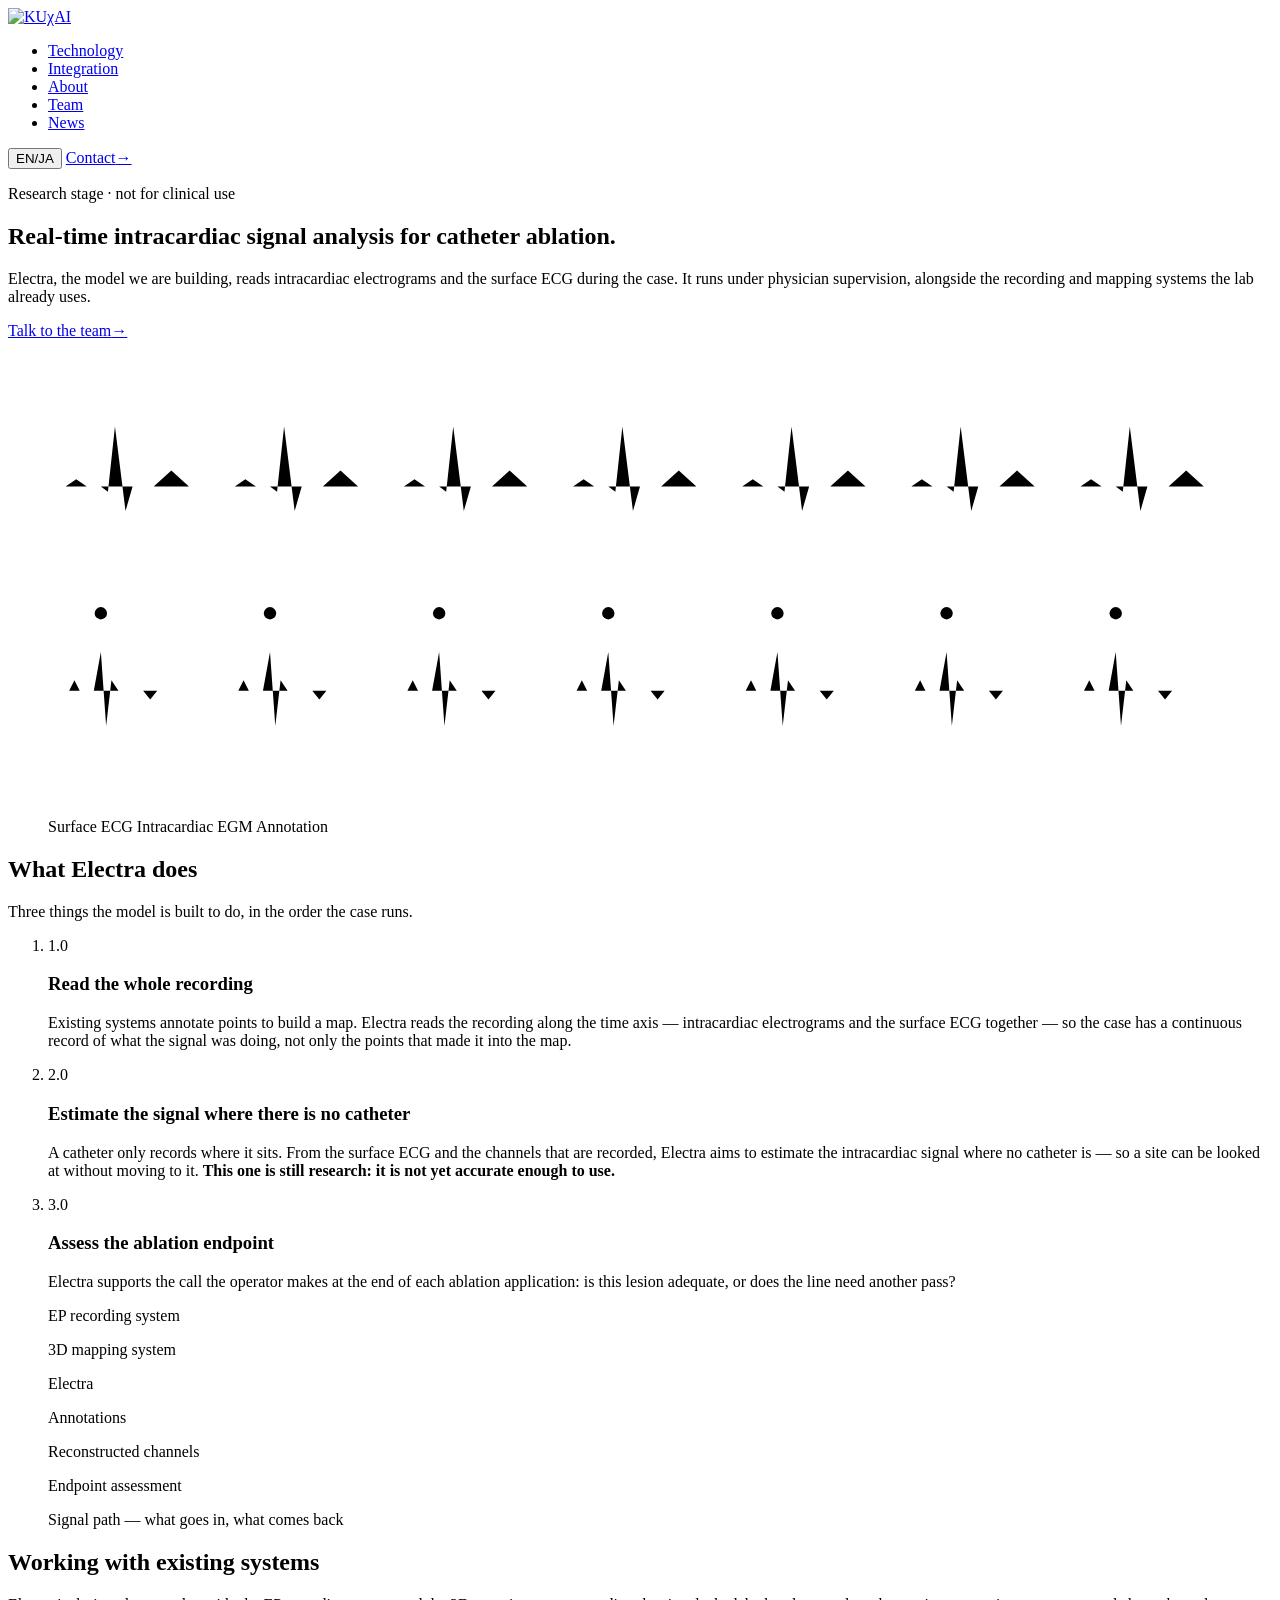
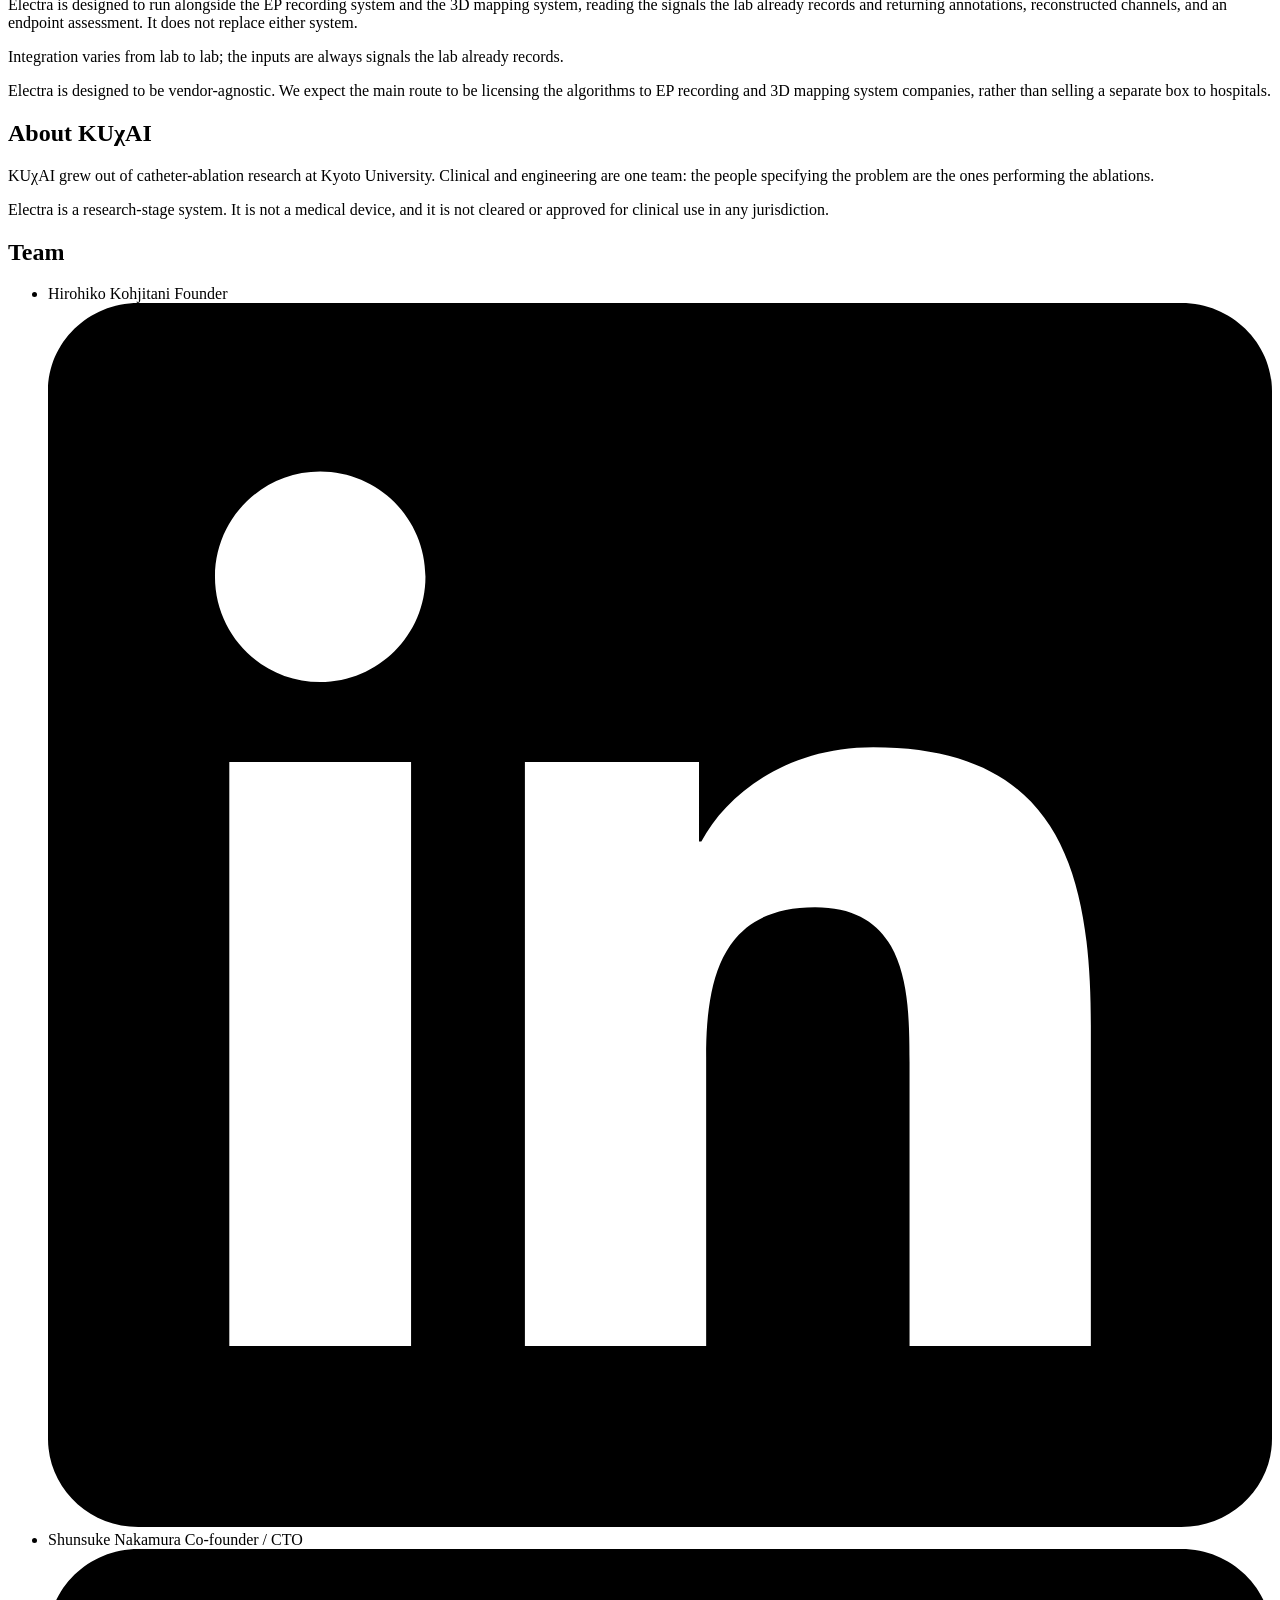
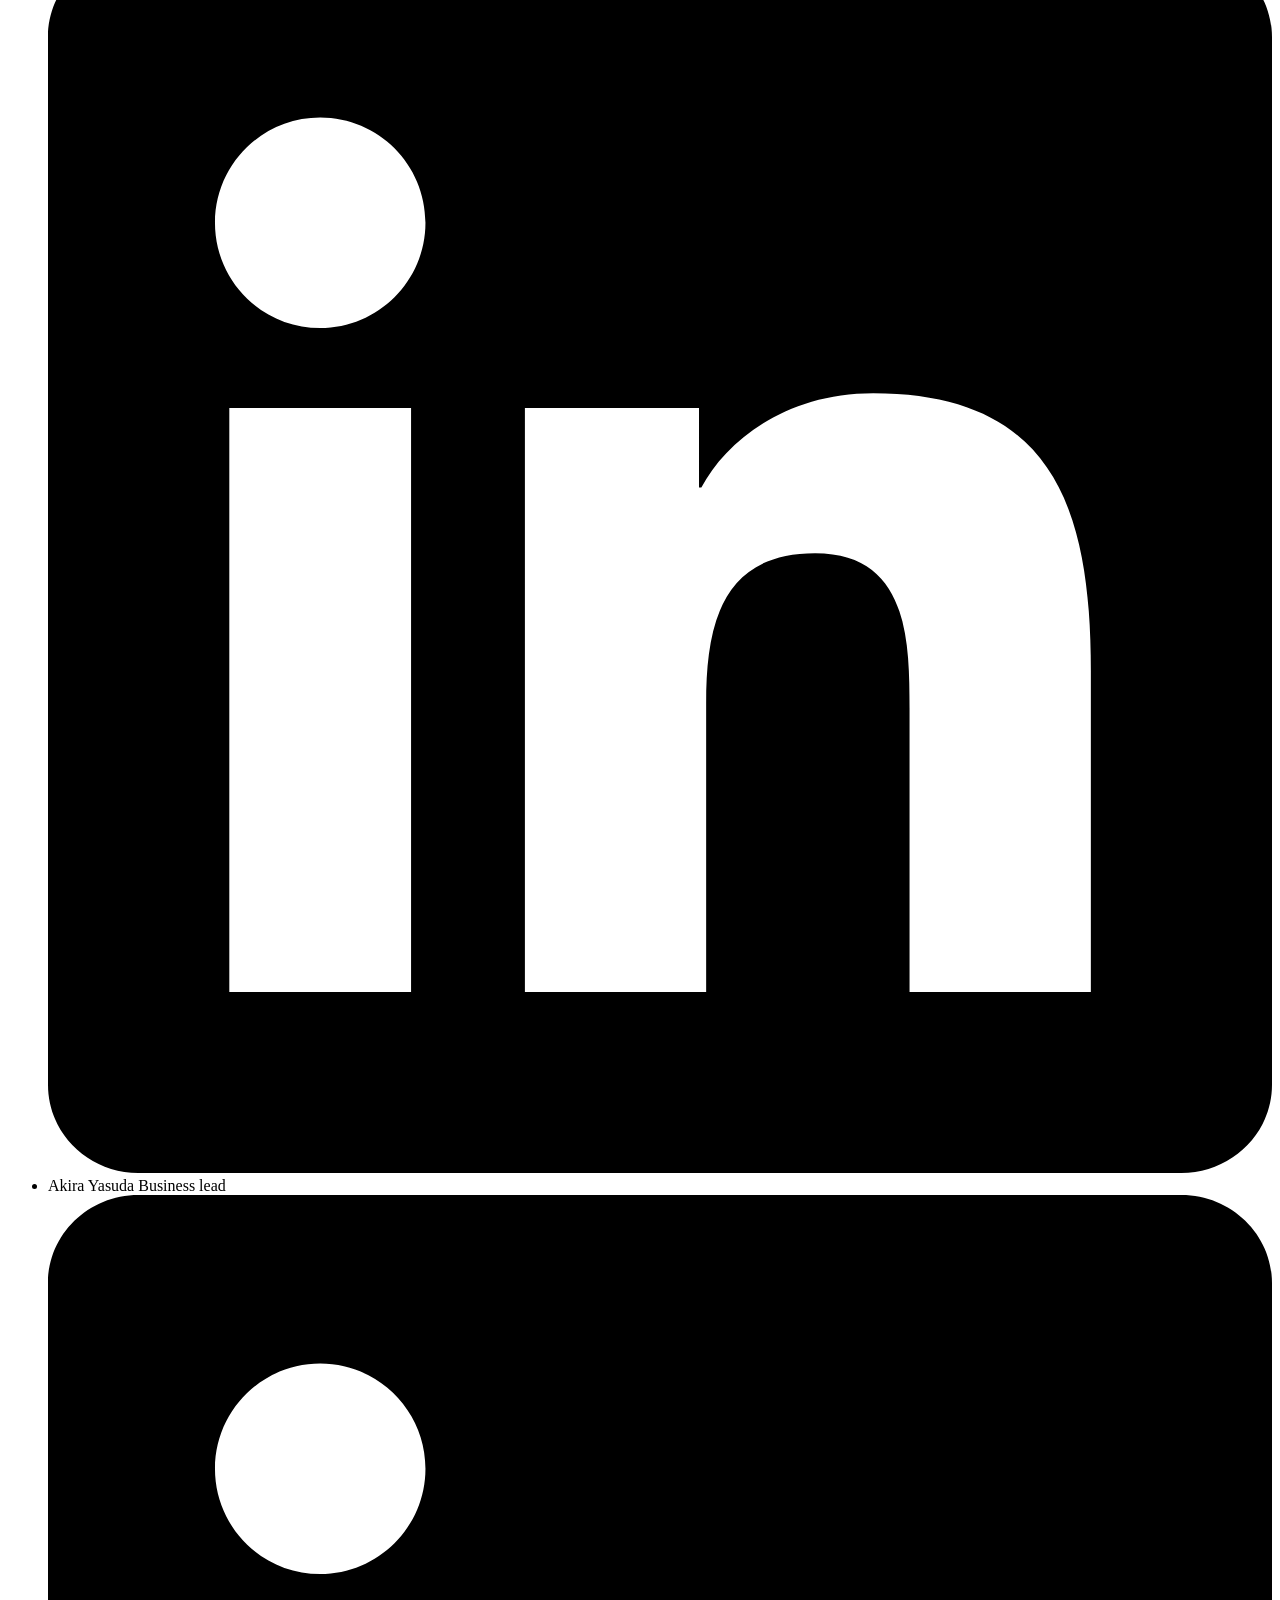
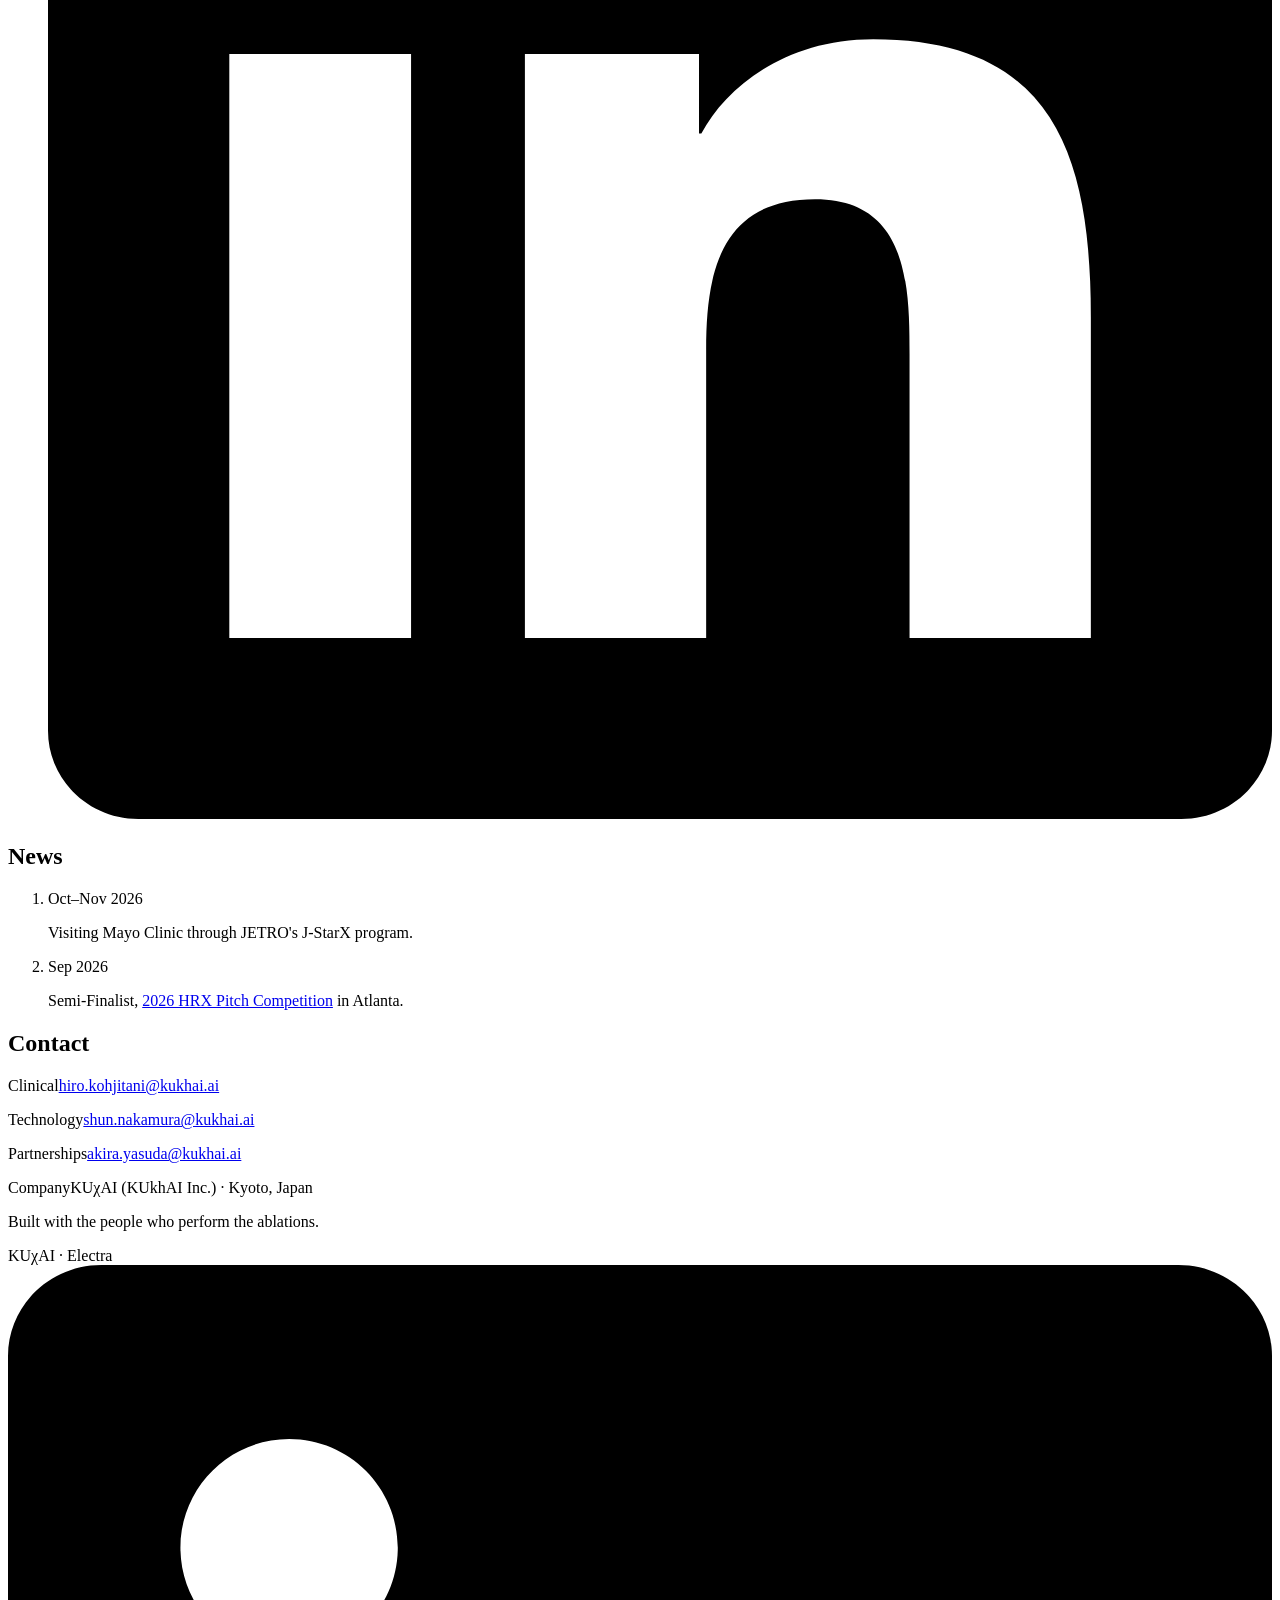
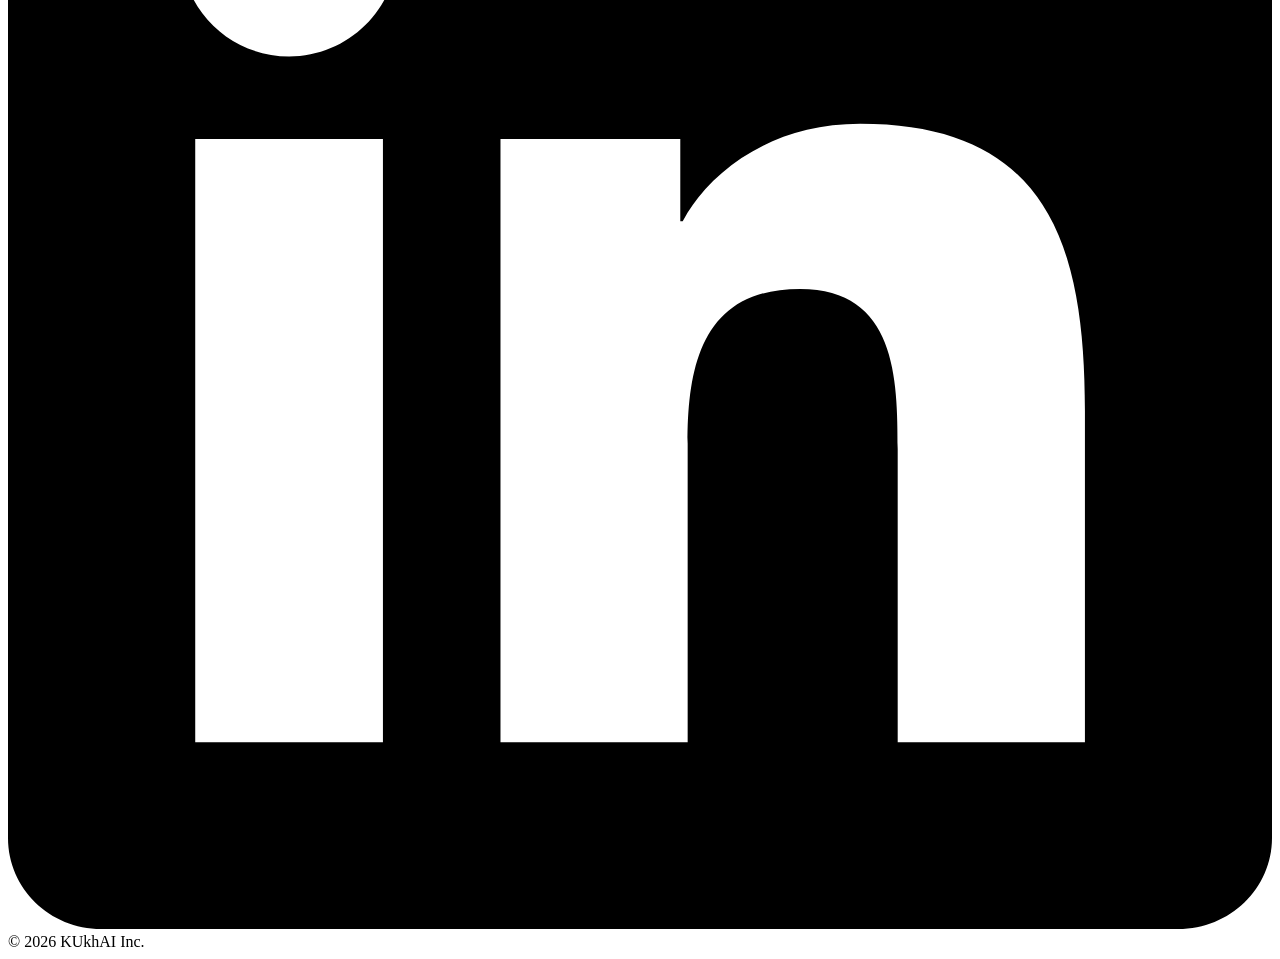
==== index.html @ 80356d18 "サイト: index.html を配置" ====
<!doctype html>
<html lang="en">
<head>
<meta charset="utf-8">
<meta name="viewport" content="width=device-width, initial-scale=1">
<title>KUχAI — Real-time intracardiac signal analysis for catheter ablation</title>
<meta name="description" content="KUχAI builds Electra, a research-stage model that reads intracardiac electrograms and surface ECG during catheter ablation — physician-supervised annotation, channel reconstruction, and endpoint assessment, alongside the recording and mapping systems the lab already uses.">
<link rel="preconnect" href="https://fonts.googleapis.com">
<link rel="preconnect" href="https://fonts.gstatic.com" crossorigin>
<link href="https://fonts.googleapis.com/css2?family=Space+Grotesk:wght@500;700&family=Inter:wght@350;400;500;600&family=JetBrains+Mono:wght@400;500&display=swap" rel="stylesheet">
<link rel="stylesheet" href="site.css">
</head>
<body>

<div class="shell">

  <!-- masthead: 大きいワードマーク（固定しない） -->
  <header class="masthead reveal" style="--i: 0">
    <a class="wordmark" href="#top" aria-label="KUχAI"><img src="assets/kukhai-wordmark.png" alt="KUχAI" width="720" height="322" fetchpriority="high"></a>
  </header>

  <!-- N5 · floating pill: スクロールしても残るタブ。押すとそのセクションへ飛ぶ -->
  <nav class="pill reveal" style="--i: 1" aria-label="Sections">
    <ul class="pill__tabs">
      <li><a class="tab" href="#procedure" data-ja="技術">Technology</a></li>
      <li><a class="tab" href="#where" data-ja="連携">Integration</a></li>
      <li><a class="tab" href="#origin" data-ja="会社概要">About</a></li>
      <li><a class="tab" href="#team" data-ja="チーム">Team</a></li>
      <li><a class="tab" href="#news" data-ja="お知らせ">News</a></li>
    </ul>
    <button class="lang" type="button" aria-label="Switch to Japanese" title="日本語 / English">
      <span class="lang__en">EN</span><span class="lang__sep" aria-hidden="true">/</span><span class="lang__ja">JA</span>
    </button>
    <a class="chip chip--nav" href="#contact"><span data-ja="お問い合わせ">Contact</span><span class="chip__arrow" aria-hidden="true">→</span></a>
  </nav>

  <main id="top">

    <!-- H2 · split diptych (7/5) -->
    <section class="hero">
      <div class="hero__body reveal" style="--i: 1">
        <p class="status" data-ja="研究段階 · 臨床使用不可">Research stage · not for clinical use</p>
        <h1 class="hero__display" data-ja-html="カテーテルアブレーションの<span class=&quot;accent&quot;>リアルタイム心内電位解析</span>">Real-time <span class="accent">intracardiac signal analysis</span> for catheter ablation.</h1>
        <p class="lede" data-ja="私たちが開発しているモデル Electra は、手技中の心内電位と体表 ECG を医師の監督下で解析する。EP ラボにある既存の記録システム・マッピングシステムと並べて使う。">Electra, the model we are building, reads intracardiac electrograms and the surface ECG during the case. It runs under physician supervision, alongside the recording and mapping systems the lab already uses.</p>
        <a class="chip" href="#contact"><span data-ja="チームに相談する">Talk to the team</span><span class="chip__arrow" aria-hidden="true">→</span></a>
      </div>

      <figure class="figure reveal" style="--i: 2">
        <div class="scope">
          <svg viewBox="0 0 672 260" role="img" aria-labelledby="scope-title scope-desc" preserveAspectRatio="xMidYMid meet">
            <title id="scope-title" data-ja="アノテーションのついた 2 チャネルの波形">Two signal traces, annotated</title>
            <desc id="scope-desc" data-ja="上が体表 ECG、下が心内電位の波形。心内電位の各電位に縦線のマーカー（アノテーション）が付いている。">A surface ECG trace above an intracardiac electrogram trace; vertical marks sit on each intracardiac deflection.</desc>

            <path class="wave wave--surface" d="M0 74.0 L0.0 74.0 L10.0 74.0 L16.0 70.0 L22.0 74.0 L30.0 74.0 L34.0 77.0 L38.0 40.0 L44.0 88.0 L48.0 74.0 L60.0 74.0 L70.0 65.0 L80.0 74.0 L96.0 74.0 L106.0 74.0 L112.0 70.0 L118.0 74.0 L126.0 74.0 L130.0 77.0 L134.0 40.0 L140.0 88.0 L144.0 74.0 L156.0 74.0 L166.0 65.0 L176.0 74.0 L192.0 74.0 L202.0 74.0 L208.0 70.0 L214.0 74.0 L222.0 74.0 L226.0 77.0 L230.0 40.0 L236.0 88.0 L240.0 74.0 L252.0 74.0 L262.0 65.0 L272.0 74.0 L288.0 74.0 L298.0 74.0 L304.0 70.0 L310.0 74.0 L318.0 74.0 L322.0 77.0 L326.0 40.0 L332.0 88.0 L336.0 74.0 L348.0 74.0 L358.0 65.0 L368.0 74.0 L384.0 74.0 L394.0 74.0 L400.0 70.0 L406.0 74.0 L414.0 74.0 L418.0 77.0 L422.0 40.0 L428.0 88.0 L432.0 74.0 L444.0 74.0 L454.0 65.0 L464.0 74.0 L480.0 74.0 L490.0 74.0 L496.0 70.0 L502.0 74.0 L510.0 74.0 L514.0 77.0 L518.0 40.0 L524.0 88.0 L528.0 74.0 L540.0 74.0 L550.0 65.0 L560.0 74.0 L576.0 74.0 L586.0 74.0 L592.0 70.0 L598.0 74.0 L606.0 74.0 L610.0 77.0 L614.0 40.0 L620.0 88.0 L624.0 74.0 L636.0 74.0 L646.0 65.0 L656.0 74.0 L672.0 74.0"></path>

            <path class="wave wave--egm" d="M0 190.0 L12.0 190.0 L15.0 184.0 L18.0 190.0 L26.0 190.0 L30.0 168.0 L33.0 210.0 L36.0 184.0 L40.0 190.0 L54.0 190.0 L58.0 195.0 L62.0 190.0 L96.0 190.0 L108.0 190.0 L111.0 184.0 L114.0 190.0 L122.0 190.0 L126.0 168.0 L129.0 210.0 L132.0 184.0 L136.0 190.0 L150.0 190.0 L154.0 195.0 L158.0 190.0 L192.0 190.0 L204.0 190.0 L207.0 184.0 L210.0 190.0 L218.0 190.0 L222.0 168.0 L225.0 210.0 L228.0 184.0 L232.0 190.0 L246.0 190.0 L250.0 195.0 L254.0 190.0 L288.0 190.0 L300.0 190.0 L303.0 184.0 L306.0 190.0 L314.0 190.0 L318.0 168.0 L321.0 210.0 L324.0 184.0 L328.0 190.0 L342.0 190.0 L346.0 195.0 L350.0 190.0 L384.0 190.0 L396.0 190.0 L399.0 184.0 L402.0 190.0 L410.0 190.0 L414.0 168.0 L417.0 210.0 L420.0 184.0 L424.0 190.0 L438.0 190.0 L442.0 195.0 L446.0 190.0 L480.0 190.0 L492.0 190.0 L495.0 184.0 L498.0 190.0 L506.0 190.0 L510.0 168.0 L513.0 210.0 L516.0 184.0 L520.0 190.0 L534.0 190.0 L538.0 195.0 L542.0 190.0 L576.0 190.0 L588.0 190.0 L591.0 184.0 L594.0 190.0 L602.0 190.0 L606.0 168.0 L609.0 210.0 L612.0 184.0 L616.0 190.0 L630.0 190.0 L634.0 195.0 L638.0 190.0 L672.0 190.0"></path>

            <g class="tick" stroke-dasharray="3 5">
              <line x1="30" y1="150" x2="30" y2="232"></line>
              <line x1="126" y1="150" x2="126" y2="232"></line>
              <line x1="222" y1="150" x2="222" y2="232"></line>
              <line x1="318" y1="150" x2="318" y2="232"></line>
              <line x1="414" y1="150" x2="414" y2="232"></line>
              <line x1="510" y1="150" x2="510" y2="232"></line>
              <line x1="606" y1="150" x2="606" y2="232"></line>
            </g>
            <g class="tick-cap">
              <circle cx="30" cy="146" r="3.5"></circle>
              <circle cx="126" cy="146" r="3.5"></circle>
              <circle cx="222" cy="146" r="3.5"></circle>
              <circle cx="318" cy="146" r="3.5"></circle>
              <circle cx="414" cy="146" r="3.5"></circle>
              <circle cx="510" cy="146" r="3.5"></circle>
              <circle cx="606" cy="146" r="3.5"></circle>
            </g>
          </svg>
        </div>

        <figcaption>
          <span class="legend">
            <span class="legend__item legend__item--surface"><span class="legend__key" aria-hidden="true"></span><span data-ja="体表 ECG">Surface ECG</span></span>
            <span class="legend__item legend__item--egm"><span class="legend__key" aria-hidden="true"></span><span data-ja="心内電位">Intracardiac EGM</span></span>
            <span class="legend__item legend__item--mark"><span class="legend__key" aria-hidden="true"></span><span data-ja="アノテーション">Annotation</span></span>
          </span>
        </figcaption>
      </figure>
    </section>

    <!-- F4 · step sequence -->
    <section id="procedure" class="section section--tight reveal" style="--i: 3" aria-labelledby="h-procedure">
      <header class="head-hang">
        <h2 id="h-procedure" data-ja="Electra にできること">What Electra does</h2>
        <p class="note" data-ja="モデルが行うよう作られている 3 つ。手技の進行と同じ順に。">Three things the model is built to do, in the order the case runs.</p>
      </header>

      <ol class="steps">
        <li class="step">
          <span class="step__stage">1.0</span>
          <h3 data-ja="録画全体を読む">Read the whole recording</h3>
          <p data-ja="既存のシステムは、マップを作るために点をアノテーションする。Electra は時間軸に沿って録画を読む。心内電位と体表 ECG を同じ入力として扱うので、マップに載った点だけでなく、信号が何をしていたかが連続して残る。">Existing systems annotate points to build a map. Electra reads the recording along the time axis — intracardiac electrograms and the surface ECG together — so the case has a continuous record of what the signal was doing, not only the points that made it into the map.</p>
        </li>
        <li class="step">
          <span class="step__stage">2.0</span>
          <h3 data-ja="置いていない場所の心内電位を推定する">Estimate the signal where there is no catheter</h3>
          <p data-ja-html="カテーテルは、置いた場所の電位しか記録しない。Electra は、記録されている体表 ECG と心内電位から、カテーテルを置いていない場所の心内電位を推定することを目指している。カテーテルを動かさずにその部位を見る、という狙い。<strong>ここはまだ研究段階で、使える精度には達していない。</strong>">A catheter only records where it sits. From the surface ECG and the channels that are recorded, Electra aims to estimate the intracardiac signal where no catheter is — so a site can be looked at without moving to it. <strong>This one is still research: it is not yet accurate enough to use.</strong></p>
        </li>
        <li class="step">
          <span class="step__stage">3.0</span>
          <h3 data-ja="アブレーションのエンドポイント評価を支える">Assess the ablation endpoint</h3>
          <p data-ja="この焼灼で十分か、同じラインをもう一度なぞるか——通電のたびに術者が下す判断を Electra が支える。">Electra supports the call the operator makes at the end of each ablation application: is this lesion adequate, or does the line need another pass?</p>
        </li>
      </ol>
    </section>

    <!-- alternating diptych: figure left, text right -->
    <section id="where" class="section reveal" style="--i: 4" aria-labelledby="h-where">
      <div class="split">
        <figure class="figure">
          <div class="map">
            <div class="map__group">
              <p class="map__node" data-ja="EP 記録システム">EP recording system</p>
              <p class="map__node" data-ja="3D マッピングシステム">3D mapping system</p>
            </div>
            <span class="map__arrow" aria-hidden="true"></span>
            <p class="map__node map__node--core">Electra</p>
            <span class="map__arrow" aria-hidden="true"></span>
            <div class="map__group">
              <p class="map__node" data-ja="アノテーション">Annotations</p>
              <p class="map__node" data-ja="再構成した心内電位">Reconstructed channels</p>
              <p class="map__node" data-ja="エンドポイント評価">Endpoint assessment</p>
            </div>
          </div>
          <figcaption data-ja="信号の経路 — 何を入力し、何を返すか">Signal path — what goes in, what comes back</figcaption>
        </figure>

        <div class="split__text">
          <header class="head-hang">
            <h2 id="h-where" data-ja="既存システムとの連携">Working with existing systems</h2>
          </header>
          <p class="lede" data-ja="Electra は EP 記録システム・3D マッピングシステムと並べて使う設計で、手技中にすでに記録されている信号を読み、アノテーション、再構成した心内電位、エンドポイントの評価を出力する。どちらの装置も置き換えない。">Electra is designed to run alongside the EP recording system and the 3D mapping system, reading the signals the lab already records and returning annotations, reconstructed channels, and an endpoint assessment. It does not replace either system.</p>
          <p class="note" data-ja="連携の方法は施設ごとに異なる。入力に使うのは、その EP ラボで既に記録している信号だ。">Integration varies from lab to lab; the inputs are always signals the lab already records.</p>
          <p class="note" data-ja="Electra はベンダー非依存を前提に設計している。提供の形としては、EP 記録システムや 3D マッピングシステムのメーカーへのアルゴリズム・ライセンスを主に想定しており、病院に別の装置を売る形は想定していない。">Electra is designed to be vendor-agnostic. We expect the main route to be licensing the algorithms to EP recording and 3D mapping system companies, rather than selling a separate box to hospitals.</p>
        </div>
      </div>
    </section>

    <!-- origin -->
    <section id="origin" class="section section--tight reveal" style="--i: 5" aria-labelledby="h-origin">
      <header class="head-hang">
        <h2 id="h-origin" data-ja="KUχAI について">About KUχAI</h2>
      </header>
      <div class="origin">
        <p class="lede" data-ja="KUχAI は京都大学のカテーテルアブレーション研究から生まれた。臨床と技術は一つのチームで、課題を定義している人間が、実際にアブレーションを行う術者でもある。">KUχAI grew out of catheter-ablation research at Kyoto University. Clinical and engineering are one team: the people specifying the problem are the ones performing the ablations.</p>
        <p class="note" data-ja="Electra は研究段階のシステムであり、医療機器ではない。いかなる国・地域でも、医療機器としての承認・認証を受けていない。">Electra is a research-stage system. It is not a medical device, and it is not cleared or approved for clinical use in any jurisdiction.</p>
      </div>
    </section>

    <!-- team -->
    <section id="team" class="section section--tight reveal" style="--i: 6" aria-labelledby="h-team">
      <header class="head-hang">
        <h2 id="h-team" data-ja="チーム">Team</h2>
      </header>
      <ul class="team">
        <li class="person">
          <span class="person__name" data-ja="糀谷　泰彦">Hirohiko Kohjitani</span>
          <span class="person__role">Founder</span>
          <a class="person__link" href="https://www.linkedin.com/in/hirohiko-kohjitani" rel="noopener" aria-label="Hirohiko Kohjitani on LinkedIn" title="Hirohiko Kohjitani on LinkedIn"><svg class="icon-li" viewBox="0 0 24 24" aria-hidden="true" focusable="false"><path d="M20.447 20.452h-3.554v-5.569c0-1.328-.027-3.037-1.852-3.037-1.853 0-2.136 1.445-2.136 2.939v5.667H9.351V9h3.414v1.561h.046c.477-.9 1.637-1.85 3.37-1.85 3.601 0 4.267 2.37 4.267 5.455v6.286zM5.337 7.433c-1.144 0-2.063-.926-2.063-2.065 0-1.138.92-2.063 2.063-2.063 1.14 0 2.064.925 2.064 2.063 0 1.139-.925 2.065-2.064 2.065zm1.782 13.019H3.555V9h3.564v11.452zM22.225 0H1.771C.792 0 0 .774 0 1.729v20.542C0 23.227.792 24 1.771 24h20.451C23.2 24 24 23.227 24 22.271V1.729C24 .774 23.2 0 22.225 0z"></path></svg></a>
        </li>
        <li class="person">
          <span class="person__name" data-ja="中村　俊輔">Shunsuke Nakamura</span>
          <span class="person__role">Co-founder / CTO</span>
          <a class="person__link" href="https://www.linkedin.com/in/shunsuke-nakamura" rel="noopener" aria-label="Shunsuke Nakamura on LinkedIn" title="Shunsuke Nakamura on LinkedIn"><svg class="icon-li" viewBox="0 0 24 24" aria-hidden="true" focusable="false"><path d="M20.447 20.452h-3.554v-5.569c0-1.328-.027-3.037-1.852-3.037-1.853 0-2.136 1.445-2.136 2.939v5.667H9.351V9h3.414v1.561h.046c.477-.9 1.637-1.85 3.37-1.85 3.601 0 4.267 2.37 4.267 5.455v6.286zM5.337 7.433c-1.144 0-2.063-.926-2.063-2.065 0-1.138.92-2.063 2.063-2.063 1.14 0 2.064.925 2.064 2.063 0 1.139-.925 2.065-2.064 2.065zm1.782 13.019H3.555V9h3.564v11.452zM22.225 0H1.771C.792 0 0 .774 0 1.729v20.542C0 23.227.792 24 1.771 24h20.451C23.2 24 24 23.227 24 22.271V1.729C24 .774 23.2 0 22.225 0z"></path></svg></a>
        </li>
        <li class="person">
          <span class="person__name" data-ja="安田　晃">Akira Yasuda</span>
          <span class="person__role">Business lead</span>
          <a class="person__link" href="https://www.linkedin.com/in/sayrendipity" rel="noopener" aria-label="Akira Yasuda on LinkedIn" title="Akira Yasuda on LinkedIn"><svg class="icon-li" viewBox="0 0 24 24" aria-hidden="true" focusable="false"><path d="M20.447 20.452h-3.554v-5.569c0-1.328-.027-3.037-1.852-3.037-1.853 0-2.136 1.445-2.136 2.939v5.667H9.351V9h3.414v1.561h.046c.477-.9 1.637-1.85 3.37-1.85 3.601 0 4.267 2.37 4.267 5.455v6.286zM5.337 7.433c-1.144 0-2.063-.926-2.063-2.065 0-1.138.92-2.063 2.063-2.063 1.14 0 2.064.925 2.064 2.063 0 1.139-.925 2.065-2.064 2.065zm1.782 13.019H3.555V9h3.564v11.452zM22.225 0H1.771C.792 0 0 .774 0 1.729v20.542C0 23.227.792 24 1.771 24h20.451C23.2 24 24 23.227 24 22.271V1.729C24 .774 23.2 0 22.225 0z"></path></svg></a>
        </li>
      </ul>
    </section>


    <!-- news -->
    <section id="news" class="section section--tight reveal" style="--i: 7" aria-labelledby="h-news">
      <header class="head-hang">
        <h2 id="h-news" data-ja="お知らせ">News</h2>
      </header>
      <ol class="news">
        <li class="news__item">
          <time class="news__date" datetime="2026-10" data-ja="2026年10〜11月">Oct–Nov 2026</time>
          <p class="news__text" data-ja="JETRO の J-StarX プログラムで Mayo Clinic を訪問（予定）。">Visiting Mayo Clinic through JETRO&#39;s J-StarX program.</p>
        </li>
        <li class="news__item">
          <time class="news__date" datetime="2026-09" data-ja="2026年9月">Sep 2026</time>
          <p class="news__text" data-ja-html="2026 HRX Pitch Competition の&lt;a class=&quot;news__link&quot; href=&quot;https://experiencehrx.com/hrx-live/pitch-competition/pitch-competition-semi-finalists/&quot; rel=&quot;noopener&quot;&gt;セミファイナリスト&lt;/a&gt;に選出（アトランタ）。">Semi-Finalist, <a class="news__link" href="https://experiencehrx.com/hrx-live/pitch-competition/pitch-competition-semi-finalists/" rel="noopener">2026 HRX Pitch Competition</a> in Atlanta.</p>
        </li>
      </ol>
    </section>
    <!-- contact -->
    <section class="section section--tight reveal" style="--i: 7" id="contact" aria-labelledby="h-contact">
      <header class="head-hang">
        <h2 id="h-contact" data-ja="お問い合わせ">Contact</h2>
      </header>
      <div class="contact">
        <div class="contact__rows">
          <p class="contact__row"><span class="contact__key" data-ja="臨床">Clinical</span><span class="contact__val"><a href="mailto:hiro.kohjitani@kukhai.ai">hiro.kohjitani@kukhai.ai</a></span></p>
          <p class="contact__row"><span class="contact__key" data-ja="技術">Technology</span><span class="contact__val"><a href="mailto:shun.nakamura@kukhai.ai">shun.nakamura@kukhai.ai</a></span></p>
          <p class="contact__row"><span class="contact__key" data-ja="提携">Partnerships</span><span class="contact__val"><a href="mailto:akira.yasuda@kukhai.ai">akira.yasuda@kukhai.ai</a></span></p>
          <p class="contact__row"><span class="contact__key" data-ja="会社">Company</span><span class="contact__val" data-ja="KUχAI（KUkhAI Inc.）· 日本・京都">KUχAI (KUkhAI Inc.) · Kyoto, Japan</span></p>
        </div>
      </div>
    </section>

  </main>
</div>

<!-- Ft5 · statement -->
<footer class="foot-stmt">
  <div class="shell">
    <p class="foot-stmt__line" data-ja="実際に手技を行う術者と一緒に作っている。">Built with the people who perform the ablations.</p>
    <div class="foot-stmt__meta">
      <span>KUχAI · Electra</span>
      <a class="foot-stmt__li" href="https://www.linkedin.com/company/ku%CF%87ai/" rel="noopener" aria-label="KUχAI on LinkedIn" title="KUχAI on LinkedIn"><svg class="icon-li" viewBox="0 0 24 24" aria-hidden="true" focusable="false"><path d="M20.447 20.452h-3.554v-5.569c0-1.328-.027-3.037-1.852-3.037-1.853 0-2.136 1.445-2.136 2.939v5.667H9.351V9h3.414v1.561h.046c.477-.9 1.637-1.85 3.37-1.85 3.601 0 4.267 2.37 4.267 5.455v6.286zM5.337 7.433c-1.144 0-2.063-.926-2.063-2.065 0-1.138.92-2.063 2.063-2.063 1.14 0 2.064.925 2.064 2.063 0 1.139-.925 2.065-2.064 2.065zm1.782 13.019H3.555V9h3.564v11.452zM22.225 0H1.771C.792 0 0 .774 0 1.729v20.542C0 23.227.792 24 1.771 24h20.451C23.2 24 24 23.227 24 22.271V1.729C24 .774 23.2 0 22.225 0z"></path></svg></a>
      <span>© 2026 KUkhAI Inc.</span>
    </div>
  </div>
</footer>


<script>
(function () {
  var tabs = Array.prototype.slice.call(document.querySelectorAll('.tab'));
  if (!tabs.length || !('IntersectionObserver' in window)) return;
  var byId = {};
  tabs.forEach(function (t) { byId[t.getAttribute('href').slice(1)] = t; });
  var seen = {};
  var io = new IntersectionObserver(function (entries) {
    entries.forEach(function (e) { seen[e.target.id] = e.isIntersecting ? e.intersectionRatio : 0; });
    var best = null, bestRatio = 0;
    Object.keys(seen).forEach(function (id) { if (seen[id] > bestRatio) { bestRatio = seen[id]; best = id; } });
    tabs.forEach(function (t) { t.removeAttribute('aria-current'); });
    if (best && byId[best]) byId[best].setAttribute('aria-current', 'true');
  }, { rootMargin: '-40% 0px -50% 0px', threshold: [0, 0.25, 0.5, 1] });
  Object.keys(byId).forEach(function (id) { var el = document.getElementById(id); if (el) io.observe(el); });
})();
</script>


<script>
(function () {
  var doc = document.documentElement;
  var btn = document.querySelector('.lang');
  var TITLE = {
    en: document.title,
    ja: 'KUχAI — カテーテルアブレーションのリアルタイム心内電位解析'
  };
  var DESC = {
    en: document.querySelector('meta[name="description"]').content,
    ja: 'KUχAI が開発する Electra は、カテーテルアブレーション中の心内電位と体表 ECG を読み、医師の監督下でアノテーション・心内電位の再構成・エンドポイント評価を支援する研究段階のモデル。EP ラボにある既存の記録システム・マッピングシステムと並べて使う。'
  };
  function apply(lang) {
    var ja = lang === 'ja';
    document.querySelectorAll('[data-ja], [data-ja-html]').forEach(function (el) {
      if (!el.hasAttribute('data-en')) {
        el.setAttribute('data-en', el.hasAttribute('data-ja-html') ? el.innerHTML : el.textContent);
      }
      if (el.hasAttribute('data-ja-html')) {
        el.innerHTML = ja ? el.getAttribute('data-ja-html') : el.getAttribute('data-en');
      } else {
        el.textContent = ja ? el.getAttribute('data-ja') : el.getAttribute('data-en');
      }
    });
    doc.lang = ja ? 'ja' : 'en';
    document.title = ja ? TITLE.ja : TITLE.en;
    document.querySelector('meta[name="description"]').content = ja ? DESC.ja : DESC.en;
    if (btn) {
      btn.setAttribute('aria-label', ja ? 'Switch to English' : 'Switch to Japanese');
      btn.dataset.lang = ja ? 'ja' : 'en';
    }
    try { localStorage.setItem('kukhai-lang', ja ? 'ja' : 'en'); } catch (e) {}
  }
  var saved = 'en';
  try { saved = localStorage.getItem('kukhai-lang') || 'en'; } catch (e) {}
  apply(saved);
  if (btn) btn.addEventListener('click', function () { apply(doc.lang === 'ja' ? 'en' : 'ja'); });
})();
</script>

</body>
</html>
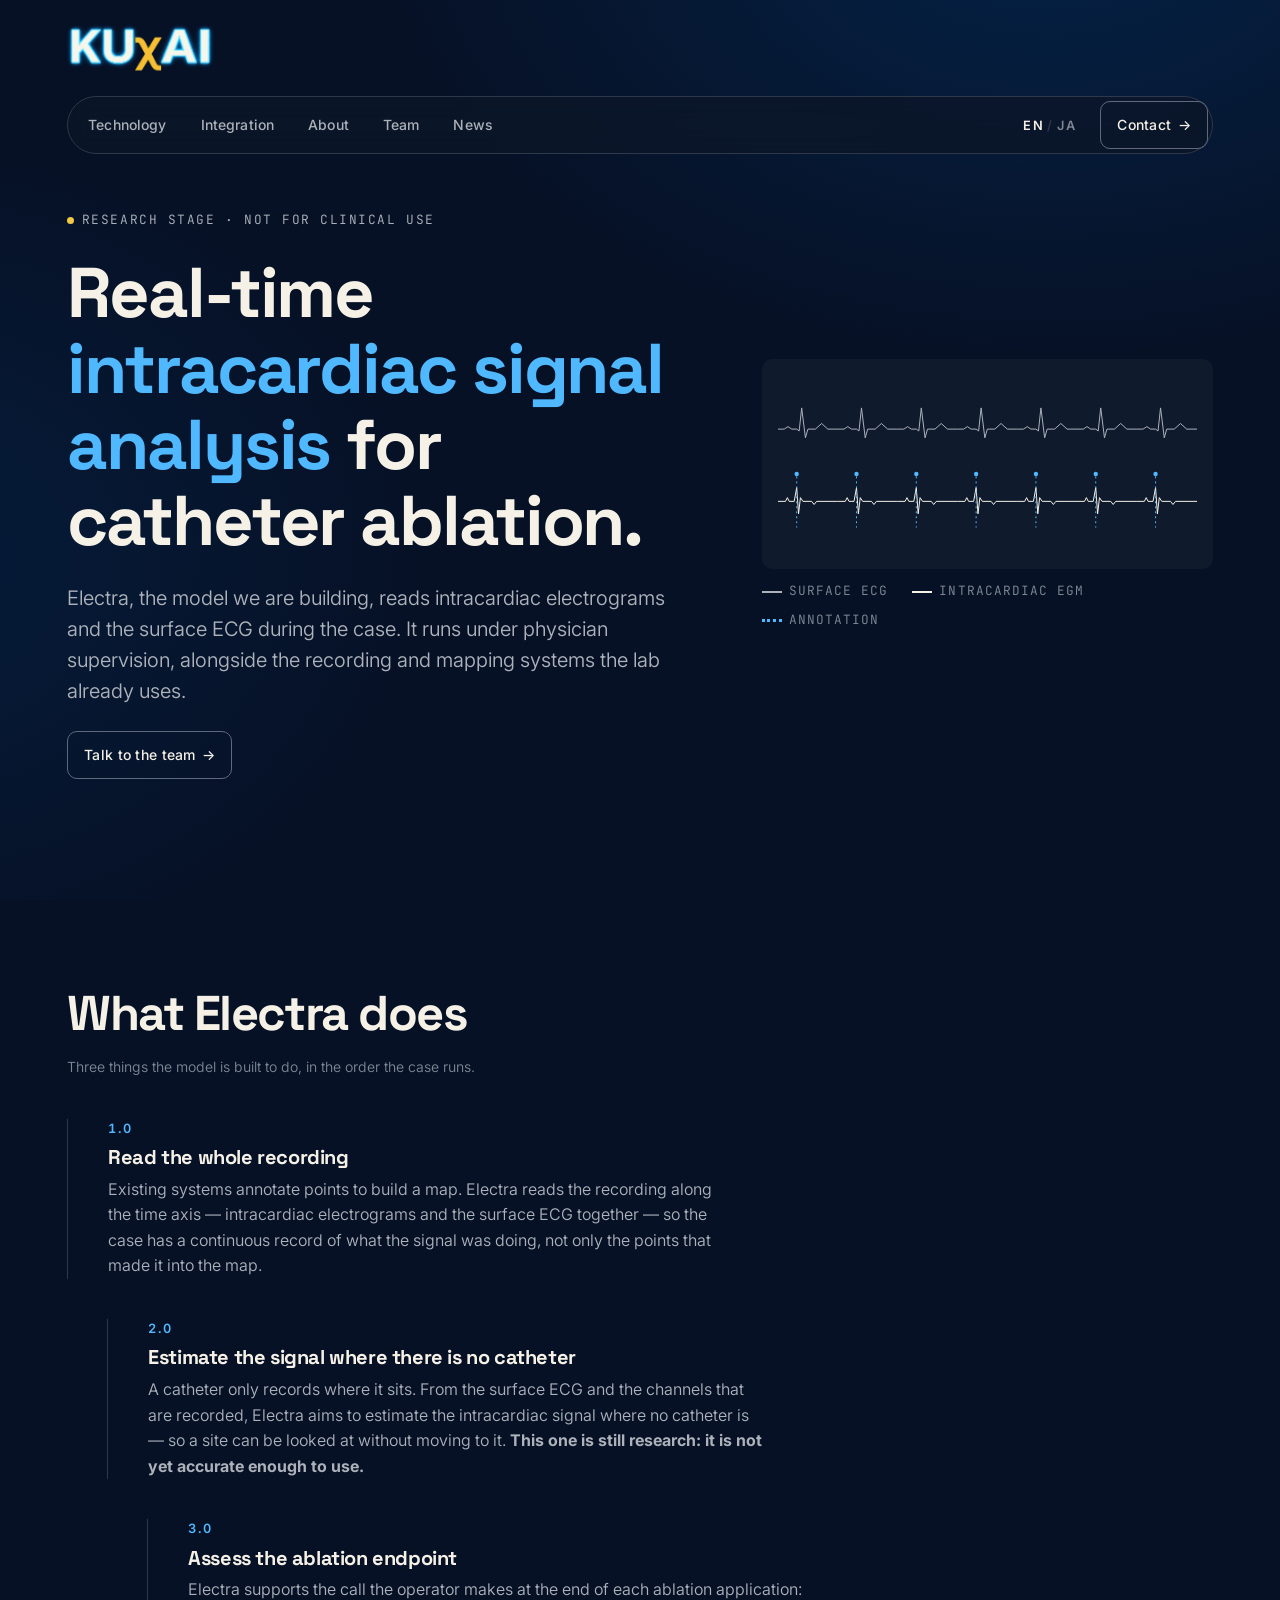
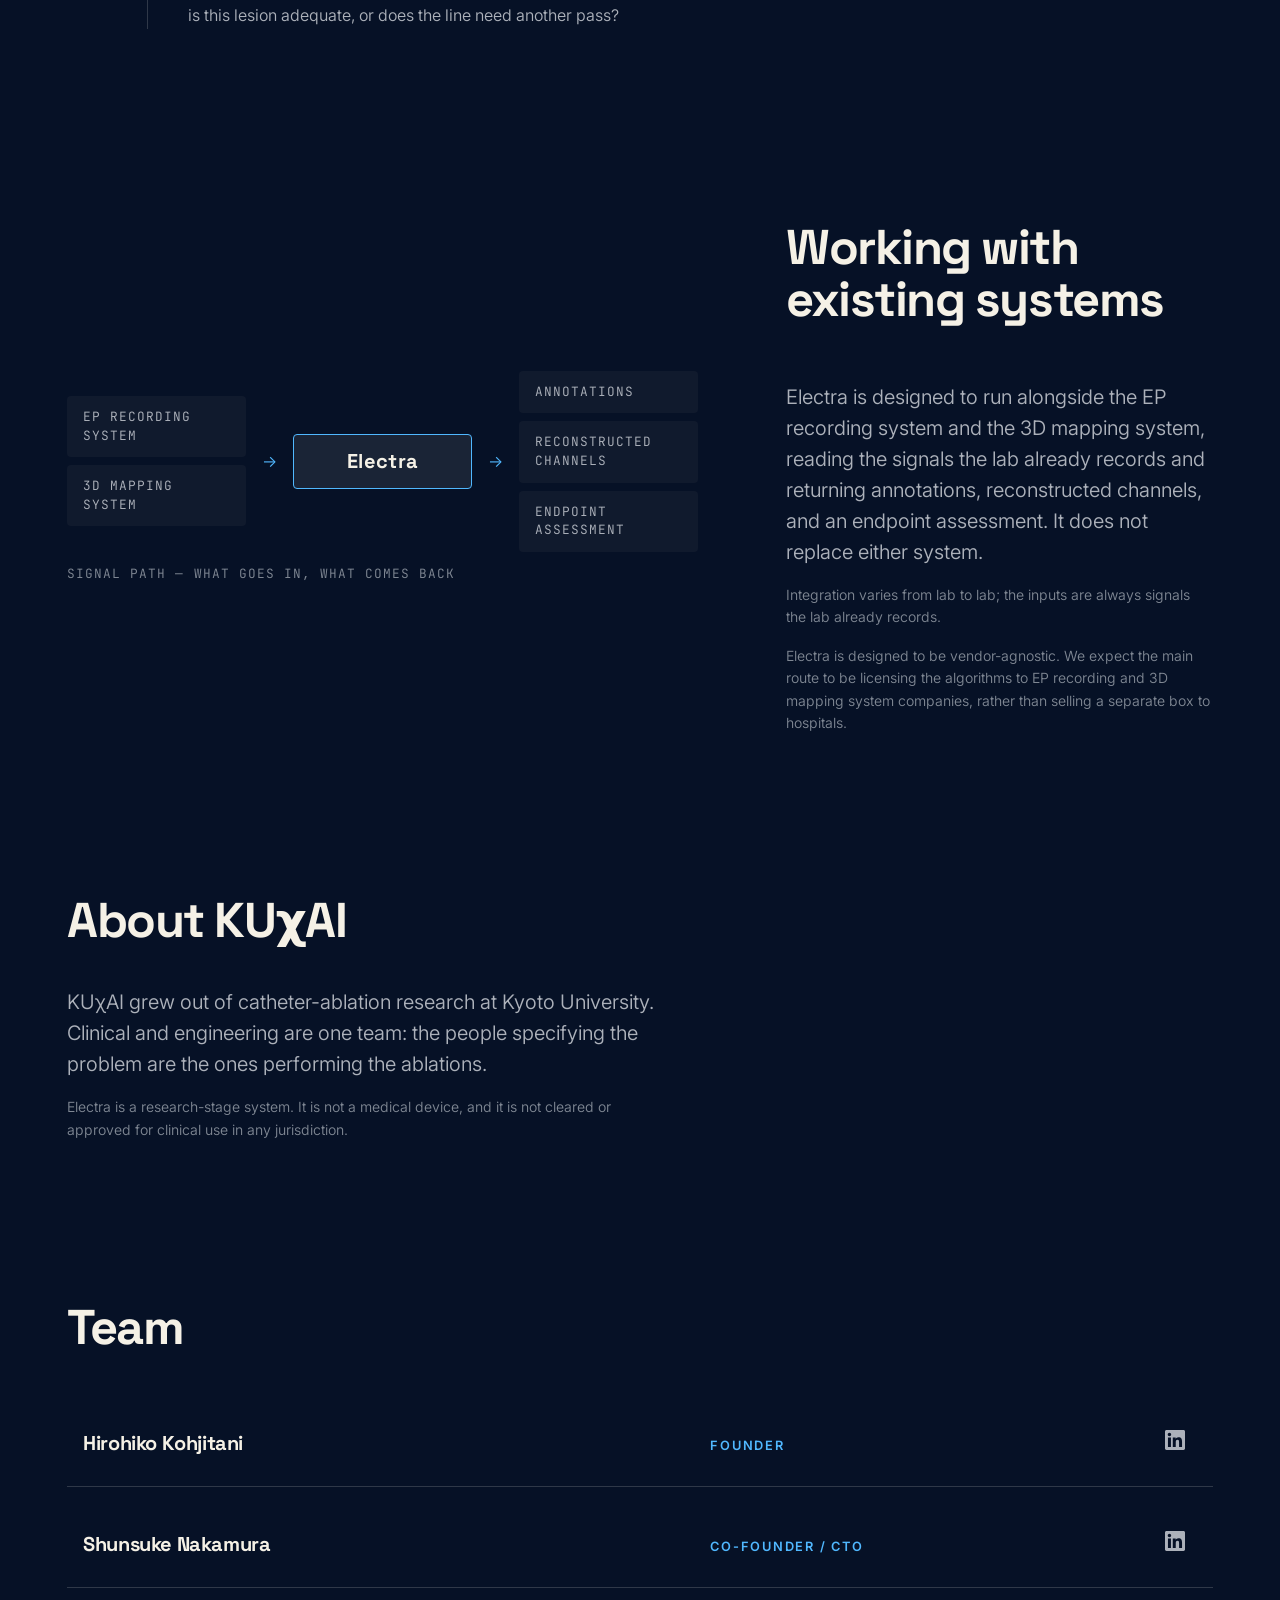
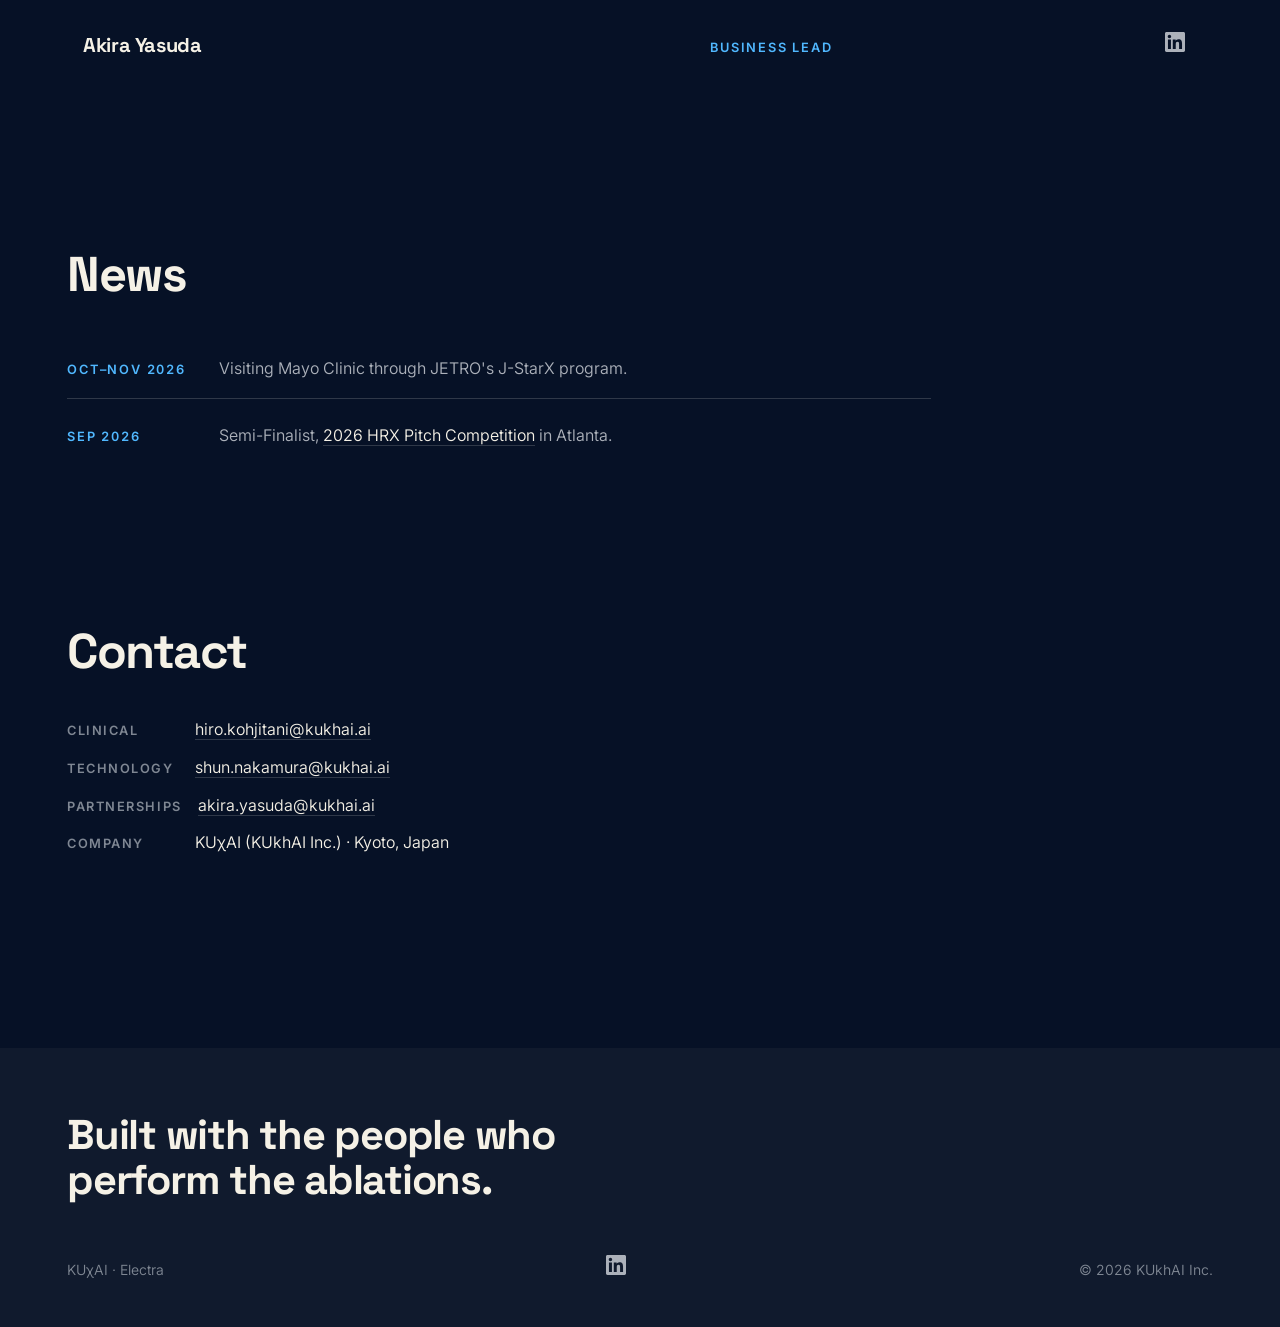
==== commit 602f989a: "サイト: index.html を配置" ====
--- a/index.html
+++ b/index.html
@@ -5,6 +5,11 @@
 <meta name="viewport" content="width=device-width, initial-scale=1">
 <title>KUχAI — Real-time intracardiac signal analysis for catheter ablation</title>
 <meta name="description" content="KUχAI builds Electra, a research-stage model that reads intracardiac electrograms and surface ECG during catheter ablation — physician-supervised annotation, channel reconstruction, and endpoint assessment, alongside the recording and mapping systems the lab already uses.">
+<link rel="icon" href="assets/favicon.ico" sizes="any">
+<link rel="icon" type="image/png" sizes="32x32" href="assets/favicon-32.png">
+<link rel="icon" type="image/png" sizes="192x192" href="assets/favicon-192.png">
+<link rel="apple-touch-icon" sizes="180x180" href="assets/apple-touch-icon.png">
+<meta name="theme-color" content="#061126">
 <link rel="preconnect" href="https://fonts.googleapis.com">
 <link rel="preconnect" href="https://fonts.gstatic.com" crossorigin>
 <link href="https://fonts.googleapis.com/css2?family=Space+Grotesk:wght@500;700&family=Inter:wght@350;400;500;600&family=JetBrains+Mono:wght@400;500&display=swap" rel="stylesheet">
--- a/site.css
+++ b/site.css
@@ -0,0 +1,658 @@
+/* Hallmark · genre: atmospheric · macrostructure: Split Studio · theme: Midnight (re-anchored to the KUχAI card palette)
+ * nav: N5 Floating pill（masthead は非固定、タブは sticky）· footer: Ft5 Statement
+ * enrichment: Tier-B hand-built SVG (hero traces) + Tier-A CSS/text diagram (signal path)
+ * H2 Split Diptych knobs: ratio=7/5 · right=proof column (hand-built SVG) · divider=negative space
+ * F4 Step sequence knobs: numbering=1.0/2.0/3.0 · layout=vertical stack · connector=line
+ * C1 Outlined chip knobs: shape=rectangular · density=spacious · adornment=arrow
+ * tone: technical + austere · anchor hue: 261 · accent: cyan #4FB8FF (<3% of viewport)
+ * type: Space Grotesk (display) + Inter (body — brand-mandated, matches the printed cards) + JetBrains Mono (outlier: status line, figure annotation)
+ * slop test: 58/58 · contrast: pass (40–41) · nav/footer/hero: pass (42–45) · honest: pass (46)
+ *   chrome: pass (47) · tokens: pass (48) · responsive: pass (49) · mobile: pass (34, 50–57) · icons: pass (30)
+ *   verified in Chrome at 320 / 375 / 414 / 768 / 1280 px — no horizontal scroll, hero fits 1280x800
+ * Hallmark · pre-emit critique: P5 H5 E5 S4 R5 V4
+ */
+
+@import url("tokens.css");
+
+/* ---------- base ---------- */
+
+*, *::before, *::after { box-sizing: border-box; }
+
+html, body {
+  overflow-x: clip;
+  margin: 0;
+  padding: 0;
+}
+
+html {
+  -webkit-text-size-adjust: 100%;
+  scroll-behavior: smooth;
+}
+
+body {
+  background-color: var(--color-paper);
+  /* two fixed blooms — the atmospheric ground. No animation, no third stop. */
+  background-image:
+    radial-gradient(60rem 40rem at 82% -10%, var(--color-bloom-1), transparent 70%),
+    radial-gradient(48rem 36rem at -10% 62%, var(--color-bloom-2), transparent 72%);
+  background-attachment: fixed;
+  color: var(--color-ink);
+  font-family: var(--font-body);
+  font-weight: 350;
+  font-size: var(--text-base);
+  line-height: 1.6;
+  -webkit-font-smoothing: antialiased;
+}
+
+h1, h2, h3 {
+  font-family: var(--font-display);
+  font-style: normal;
+  font-weight: 700;
+  letter-spacing: -0.03em;
+  line-height: 1.08;
+  overflow-wrap: anywhere;
+  min-width: 0;
+  margin: 0;
+}
+
+p { margin: 0; }
+
+a { color: inherit; }
+
+::selection { background: var(--color-accent-deep); color: var(--color-ink); }
+
+:focus-visible {
+  outline: 2px solid var(--color-focus);
+  outline-offset: 3px;
+  border-radius: var(--radius-sm);
+  /* never transitioned — the ring is instant */
+}
+
+.shell {
+  width: 100%;
+  max-width: 78rem;
+  margin-inline: auto;
+  padding-inline: var(--page-gutter);
+}
+
+.lede {
+  font-size: var(--text-md);
+  line-height: 1.55;
+  color: var(--color-muted);
+  max-width: var(--measure);
+}
+
+.note {
+  font-size: var(--text-sm);
+  color: var(--color-neutral);
+  max-width: var(--measure);
+}
+
+/* ---------- masthead（大きいワードマーク。固定しない） ---------- */
+
+.masthead {
+  display: flex;
+  align-items: center;
+  padding-block: var(--space-md) var(--space-xs);
+}
+
+/* ---------- N5 · floating pill（スクロールしても残るタブ） ---------- */
+
+.pill {
+  position: sticky;
+  top: var(--space-sm);
+  z-index: var(--z-sticky);
+  display: flex;
+  align-items: center;
+  gap: var(--space-sm);
+  min-width: 0;
+  padding: var(--space-2xs);
+  border: var(--rule-hair) solid var(--color-rule);
+  border-radius: var(--radius-pill);
+  background: var(--color-pill);
+  backdrop-filter: blur(12px);
+  -webkit-backdrop-filter: blur(12px);
+  margin-block-end: var(--space-md);
+}
+
+.pill__tabs {
+  list-style: none;
+  display: flex;
+  align-items: center;
+  gap: var(--space-3xs);
+  margin: 0;
+  padding: 0;
+  min-width: 0;
+  overflow-x: auto;
+  overscroll-behavior-x: contain;
+  scrollbar-width: none;
+}
+
+.pill__tabs::-webkit-scrollbar { display: none; }
+
+.tab {
+  display: inline-flex;
+  align-items: center;
+  min-height: 40px;
+  padding-inline: var(--space-md);
+  border-radius: var(--radius-pill);
+  color: var(--color-muted);
+  font-size: var(--text-sm);
+  font-weight: 500;
+  letter-spacing: 0.01em;
+  text-decoration: none;
+  white-space: nowrap;
+  transition: color var(--dur-short) var(--ease-out), background-color var(--dur-short) var(--ease-out);
+}
+
+/* 現在地 */
+.tab[aria-current="true"] { color: var(--color-ink); background: var(--color-paper-3); }
+
+@media (hover: hover) and (pointer: fine) {
+  .tab:hover { color: var(--color-accent); }
+}
+
+.tab:active { color: var(--color-accent); }
+
+.chip--nav {
+  margin-inline-start: auto;
+  flex: none;
+  min-height: 40px;
+  padding: var(--space-xs) var(--space-md);
+  border-radius: var(--radius-pill);
+}
+
+/* 固定タブの下に見出しが潜らないように */
+section[id], main[id] { scroll-margin-top: 5.5rem; }
+
+.wordmark {
+  display: block;
+  line-height: 0;
+  text-decoration: none;
+}
+
+/* the real wordmark from the printed cards — ivory letters, cyan glow, gold chi */
+.wordmark img {
+  display: block;
+  width: auto;
+  height: clamp(3rem, 8vw, 4.5rem);
+  margin-inline-start: calc(var(--space-xs) * -1);  /* glow padding — optical alignment to the gutter */
+}
+
+/* ---------- C1 · outlined chip ---------- */
+
+.chip {
+  display: inline-flex;
+  align-items: center;
+  gap: 0.45em;
+  min-height: 44px;
+  padding: var(--space-sm) var(--space-md);
+  border: var(--rule-hair) solid var(--color-edge);
+  border-radius: var(--radius-md);
+  background: transparent;
+  color: var(--color-ink);
+  font-family: var(--font-body);
+  font-weight: 500;
+  font-size: var(--text-sm);
+  letter-spacing: 0.02em;
+  text-decoration: none;
+  white-space: nowrap;
+  transition:
+    border-color var(--dur-short) var(--ease-out),
+    color var(--dur-short) var(--ease-out),
+    background-color var(--dur-short) var(--ease-out);
+}
+
+.chip__arrow { transition: transform var(--dur-micro) var(--ease-out); }
+
+@media (hover: hover) and (pointer: fine) {
+  .chip:hover { border-color: var(--color-accent); color: var(--color-accent); }
+  .chip:hover .chip__arrow { transform: translateX(2px); }
+}
+
+.chip:active { border-color: var(--color-accent); color: var(--color-accent); }
+
+.chip[aria-disabled="true"] {
+  opacity: 0.55;
+  cursor: not-allowed;
+  border-color: var(--color-rule);  /* boundary exempt: disabled */
+  color: var(--color-neutral);
+  pointer-events: none;
+}
+
+@media (pointer: coarse) { .chip { min-height: 48px; } }
+
+
+/* EN / JA トグル（タブと同じピルの中に置く） */
+.lang {
+  flex: none;
+  display: inline-flex;
+  align-items: center;
+  gap: 0.25em;
+  min-height: 40px;
+  margin-inline-start: auto;
+  padding-inline: var(--space-sm);
+  border: 0;
+  border-radius: var(--radius-pill);
+  background: transparent;
+  color: var(--color-neutral);
+  font-family: var(--font-body);
+  font-size: var(--text-xs);
+  font-weight: 600;
+  letter-spacing: 0.12em;
+  white-space: nowrap;
+  cursor: pointer;
+  transition: color var(--dur-short) var(--ease-out);
+}
+
+.lang__sep { color: var(--color-rule); }
+.lang[data-lang="en"] .lang__en,
+.lang[data-lang="ja"] .lang__ja { color: var(--color-ink); }
+
+@media (hover: hover) and (pointer: fine) {
+  .lang:hover { color: var(--color-accent); }
+}
+
+.lang:active { color: var(--color-accent); }
+.lang:disabled { opacity: 0.55; cursor: not-allowed; }
+
+/* トグルが auto マージンを持つので、CTA 側は詰める */
+.chip--nav { margin-inline-start: 0; }
+
+/* 日本語表示のときだけ本文の行間を少し広げる */
+:root[lang="ja"] body { line-height: 1.75; }
+:root[lang="ja"] .hero__display,
+:root[lang="ja"] .head-hang h2,
+:root[lang="ja"] .foot-stmt__line { letter-spacing: -0.01em; line-height: 1.25; }
+
+/* ---------- hero · H2 split diptych ---------- */
+
+.hero {
+  display: grid;
+  grid-template-columns: minmax(0, 1fr);
+  gap: var(--space-2xl);
+  align-items: center;
+  padding-block: var(--space-xl) var(--space-3xl);
+}
+
+.hero__display {
+  font-size: var(--text-display);
+  max-width: 14ch;
+}
+
+.hero__display .accent { color: var(--color-accent); }
+
+.hero__body { display: grid; gap: var(--space-lg); justify-items: start; }
+
+.status {
+  display: inline-flex;
+  align-items: center;
+  gap: 0.6em;
+  font-family: var(--font-outlier);
+  font-size: var(--text-xs);
+  letter-spacing: 0.12em;
+  text-transform: uppercase;
+  color: var(--color-muted);
+}
+
+.status::before {
+  content: "";
+  width: 7px;
+  height: 7px;
+  border-radius: 50%;
+  background: var(--color-signal);
+  flex: none;
+}
+
+/* ---------- figures (hand-built SVG) ---------- */
+
+.figure { margin: 0; display: grid; gap: var(--space-sm); min-width: 0; }
+
+.figure svg { display: block; width: 100%; height: auto; }
+
+.figure figcaption {
+  font-family: var(--font-outlier);
+  font-size: var(--text-xs);
+  letter-spacing: 0.08em;
+  text-transform: uppercase;
+  color: var(--color-neutral);
+}
+
+.scope {
+  background: var(--color-paper-2);
+  border-radius: var(--radius-md);
+  padding: var(--space-lg) var(--space-md);
+}
+
+.wave { fill: none; stroke-linejoin: round; stroke-linecap: round; }
+.wave--surface { stroke: var(--color-muted); stroke-width: 1.6; }
+.wave--egm { stroke: var(--color-ink); stroke-width: 1.6; }
+.tick { stroke: var(--color-accent); stroke-width: 1.6; }
+.tick-cap { fill: var(--color-accent); }
+
+.legend { display: flex; flex-wrap: wrap; gap: var(--space-xs) var(--space-lg); }
+
+.legend__item {
+  display: flex;
+  align-items: center;
+  gap: 0.55em;
+  font-family: var(--font-outlier);
+  font-size: var(--text-xs);
+  letter-spacing: 0.08em;
+  text-transform: uppercase;
+  color: var(--color-neutral);
+}
+
+.legend__key { width: 20px; border-block-start: 2px solid currentColor; flex: none; }
+.legend__item--surface .legend__key { color: var(--color-muted); }
+.legend__item--egm .legend__key { color: var(--color-ink); }
+.legend__item--mark .legend__key { color: var(--color-accent); border-block-start-style: dotted; border-block-start-width: 3px; }
+
+/* ---------- signal-path diagram (Tier-A, CSS + text) ---------- */
+
+.map { display: grid; gap: var(--space-sm); justify-items: stretch; }
+
+.map__group { display: grid; gap: var(--space-xs); align-content: center; }
+
+.map__node {
+  padding: var(--space-sm) var(--space-md);
+  border-radius: var(--radius-sm);
+  background: var(--color-paper-2);
+  font-family: var(--font-outlier);
+  font-size: var(--text-xs);
+  line-height: 1.45;
+  letter-spacing: 0.08em;
+  text-transform: uppercase;
+  color: var(--color-muted);
+}
+
+.map__node--core {
+  background: var(--color-paper-3);
+  border: var(--rule-hair) solid var(--color-accent);
+  color: var(--color-ink);
+  font-family: var(--font-display);
+  font-weight: 700;
+  font-size: var(--text-md);
+  letter-spacing: 0.02em;
+  text-transform: none;
+  text-align: center;
+  align-self: center;
+}
+
+.map__arrow { justify-self: center; color: var(--color-accent); line-height: 1; }
+.map__arrow::before { content: "↓"; }
+
+/* ---------- section heads · S2 hanging ---------- */
+
+.section { padding-block: var(--space-3xl); }
+.section--tight { padding-block: var(--space-2xl) var(--space-3xl); }
+
+.head-hang { display: grid; gap: var(--space-md); padding-block-end: var(--space-xl); }
+.head-hang h2 { font-size: var(--text-2xl); max-width: 18ch; }
+
+/* ---------- F4 · step sequence ---------- */
+
+.steps {
+  list-style: none;
+  margin: 0;
+  padding: 0;
+  display: grid;
+  gap: var(--space-xl);
+}
+
+/* Vertical stack with a connector rule. Each stage steps further in — the
+   indent carries the sequence, so no icon row and no equal-column grid. */
+.step {
+  display: grid;
+  grid-template-columns: minmax(0, 1fr);
+  gap: var(--space-xs);
+  padding-inline-start: var(--space-lg);
+  border-inline-start: var(--rule-hair) solid var(--color-rule);
+}
+
+.step__stage {
+  font-family: var(--font-body);
+  font-weight: 600;
+  font-variant-numeric: tabular-nums;
+  font-size: var(--text-xs);
+  letter-spacing: 0.14em;
+  color: var(--color-accent);
+}
+
+.step h3 { font-size: var(--text-md); letter-spacing: -0.02em; }
+
+.step p { color: var(--color-muted); max-width: var(--measure); }
+
+/* ---------- split · alternating diptych ---------- */
+
+.split {
+  display: grid;
+  grid-template-columns: minmax(0, 1fr);
+  gap: var(--space-2xl);
+  align-items: center;
+}
+
+.split__text { display: grid; gap: var(--space-md); }
+
+/* ---------- origin ---------- */
+
+.origin { display: grid; gap: var(--space-md); max-width: var(--measure); }
+
+/* ---------- team ---------- */
+
+/* Rows, not a three-card grid: name reads first, role and link sit to the
+   right on wide viewports and stack underneath on narrow ones. */
+.team { list-style: none; margin: 0; padding: 0; display: grid; gap: var(--space-xs); }
+
+.person {
+  display: grid;
+  grid-template-columns: minmax(0, 1fr);
+  gap: var(--space-2xs);
+  padding: var(--space-lg) var(--space-md);
+  border-block-end: var(--rule-hair) solid var(--color-rule);
+}
+
+.person:last-child { border-block-end: 0; }
+
+.person__role {
+  font-family: var(--font-body);
+  font-weight: 600;
+  font-size: var(--text-xs);
+  letter-spacing: 0.14em;
+  text-transform: uppercase;
+  color: var(--color-accent);
+}
+
+.person__name { font-family: var(--font-display); font-weight: 700; font-size: var(--text-md); letter-spacing: -0.02em; }
+
+/* LinkedIn はアイコンだけ。リンク名は aria-label が持つ（視覚テキストは置かない） */
+.person__link,
+.foot-stmt__li {
+  justify-self: start;
+  display: inline-flex;
+  align-items: center;
+  justify-content: center;
+  min-width: 44px;
+  min-height: 44px;
+  margin-inline-start: calc(var(--space-sm) * -1);  /* 44px のタップ枠を作りつつ、見た目は行頭に揃える */
+  color: var(--color-muted);
+  text-decoration: none;
+  border-radius: var(--radius-sm);
+  transition: color var(--dur-short) var(--ease-out);
+}
+
+.icon-li { width: 20px; height: 20px; fill: currentColor; display: block; }
+
+@media (hover: hover) and (pointer: fine) {
+  .person__link:hover,
+  .foot-stmt__li:hover { color: var(--color-accent); }
+}
+
+.person__link:active,
+.foot-stmt__li:active { color: var(--color-accent); }
+
+/* ---------- news ---------- */
+
+.news { list-style: none; margin: 0; padding: 0; display: grid; gap: var(--space-xs); max-width: 54rem; }
+
+.news__item {
+  display: grid;
+  grid-template-columns: minmax(0, 1fr);
+  gap: var(--space-2xs);
+  padding: var(--space-md) 0;
+  border-block-end: var(--rule-hair) solid var(--color-rule);
+}
+
+.news__item:last-child { border-block-end: 0; }
+
+.news__date {
+  font-family: var(--font-body);
+  font-weight: 600;
+  font-size: var(--text-xs);
+  letter-spacing: 0.14em;
+  text-transform: uppercase;
+  color: var(--color-accent);
+  font-variant-numeric: tabular-nums;
+}
+
+.news__text { color: var(--color-muted); max-width: var(--measure); }
+
+.news__link {
+  color: var(--color-ink);
+  text-decoration: none;
+  border-block-end: 1px solid var(--color-rule);
+  transition: color var(--dur-short) var(--ease-out), border-color var(--dur-short) var(--ease-out);
+}
+
+@media (hover: hover) and (pointer: fine) {
+  .news__link:hover { color: var(--color-accent); border-color: var(--color-accent); }
+}
+
+.news__link:active { color: var(--color-accent); }
+
+/* ---------- contact ---------- */
+
+.contact { display: grid; gap: var(--space-lg); }
+
+.contact__rows { display: grid; gap: var(--space-sm); }
+
+.contact__row {
+  display: flex;
+  flex-wrap: wrap;
+  align-items: baseline;
+  gap: var(--space-xs) var(--space-md);
+}
+
+.contact__key {
+  font-family: var(--font-body);
+  font-weight: 600;
+  font-size: var(--text-xs);
+  letter-spacing: 0.12em;
+  text-transform: uppercase;
+  color: var(--color-neutral);
+  min-width: 7rem;
+}
+
+.contact__val a {
+  color: var(--color-ink);
+  text-decoration: none;
+  border-bottom: 1px solid var(--color-rule);
+  transition: color var(--dur-short) var(--ease-out), border-color var(--dur-short) var(--ease-out);
+}
+
+@media (hover: hover) and (pointer: fine) {
+  .contact__val a:hover { color: var(--color-accent); border-color: var(--color-accent); }
+}
+
+/* ---------- Ft5 · statement footer ---------- */
+
+.foot-stmt {
+  background: var(--color-paper-2);
+  padding-block: var(--space-2xl) var(--space-xl);
+  margin-block-start: var(--space-3xl);
+}
+
+.foot-stmt__line {
+  font-family: var(--font-display);
+  font-weight: 700;
+  font-size: clamp(1.6rem, 3.6vw, 2.6rem);
+  line-height: 1.1;
+  letter-spacing: -0.03em;
+  max-width: 24ch;
+}
+
+.foot-stmt__meta {
+  display: flex;
+  flex-wrap: wrap;
+  justify-content: space-between;
+  align-items: baseline;
+  gap: var(--space-sm) var(--space-lg);
+  padding-block-start: var(--space-xl);
+  color: var(--color-neutral);
+  font-size: var(--text-sm);
+}
+
+.foot-stmt__meta a { text-decoration: none; }
+
+/* ---------- motion: one orchestrated entrance ---------- */
+
+.reveal {
+  opacity: 0;
+  transform: translateY(8px);
+  animation: reveal var(--dur-long) var(--ease-out) forwards;
+  animation-delay: calc(var(--i, 0) * 60ms);
+}
+
+@keyframes reveal { to { opacity: 1; transform: none; } }
+
+.wave { stroke-dasharray: 2400; stroke-dashoffset: 2400; animation: trace 1400ms var(--ease-out) 240ms forwards; }
+.wave--egm { animation-delay: 520ms; }
+
+@keyframes trace { to { stroke-dashoffset: 0; } }
+
+@media (prefers-reduced-motion: reduce) {
+  html { scroll-behavior: auto; }
+  .reveal { animation: fade 140ms linear forwards; transform: none; }
+  @keyframes fade { to { opacity: 1; } }
+  .wave { stroke-dasharray: none; stroke-dashoffset: 0; animation: none; }
+  .chip, .chip__arrow, .person__link, .contact__val a { transition-duration: 1ms; }
+}
+
+/* ---------- breakpoints ---------- */
+
+@media (min-width: 60rem) {
+  .hero {
+    grid-template-columns: minmax(0, 7fr) minmax(0, 5fr);
+    padding-block: var(--space-xl) var(--space-4xl);
+  }
+
+  .steps { max-width: 54rem; }
+  .step { padding-inline-start: var(--space-xl); }
+  .step:nth-child(2) { margin-inline-start: var(--space-xl); }
+  .step:nth-child(3) { margin-inline-start: calc(var(--space-xl) * 2); }
+
+  /* figure takes the wide half — the diagram is the payload of this section */
+  .split { grid-template-columns: minmax(0, 7fr) minmax(0, 5fr); }
+  .split__text { padding-inline-start: var(--space-lg); }
+
+  .map {
+    grid-template-columns: minmax(0, 1fr) auto minmax(0, 1fr) auto minmax(0, 1fr);
+    align-items: center;
+    gap: var(--space-md);
+  }
+  .map__arrow::before { content: "→"; }
+
+  .person {
+    grid-template-columns: minmax(0, 7fr) minmax(0, 5fr) auto;
+    align-items: baseline;
+    gap: var(--space-lg);
+  }
+
+  .news__item {
+    grid-template-columns: 8rem minmax(0, 1fr);
+    align-items: baseline;
+    gap: var(--space-lg);
+  }
+
+  .head-hang h2 { font-size: var(--text-3xl); }
+}
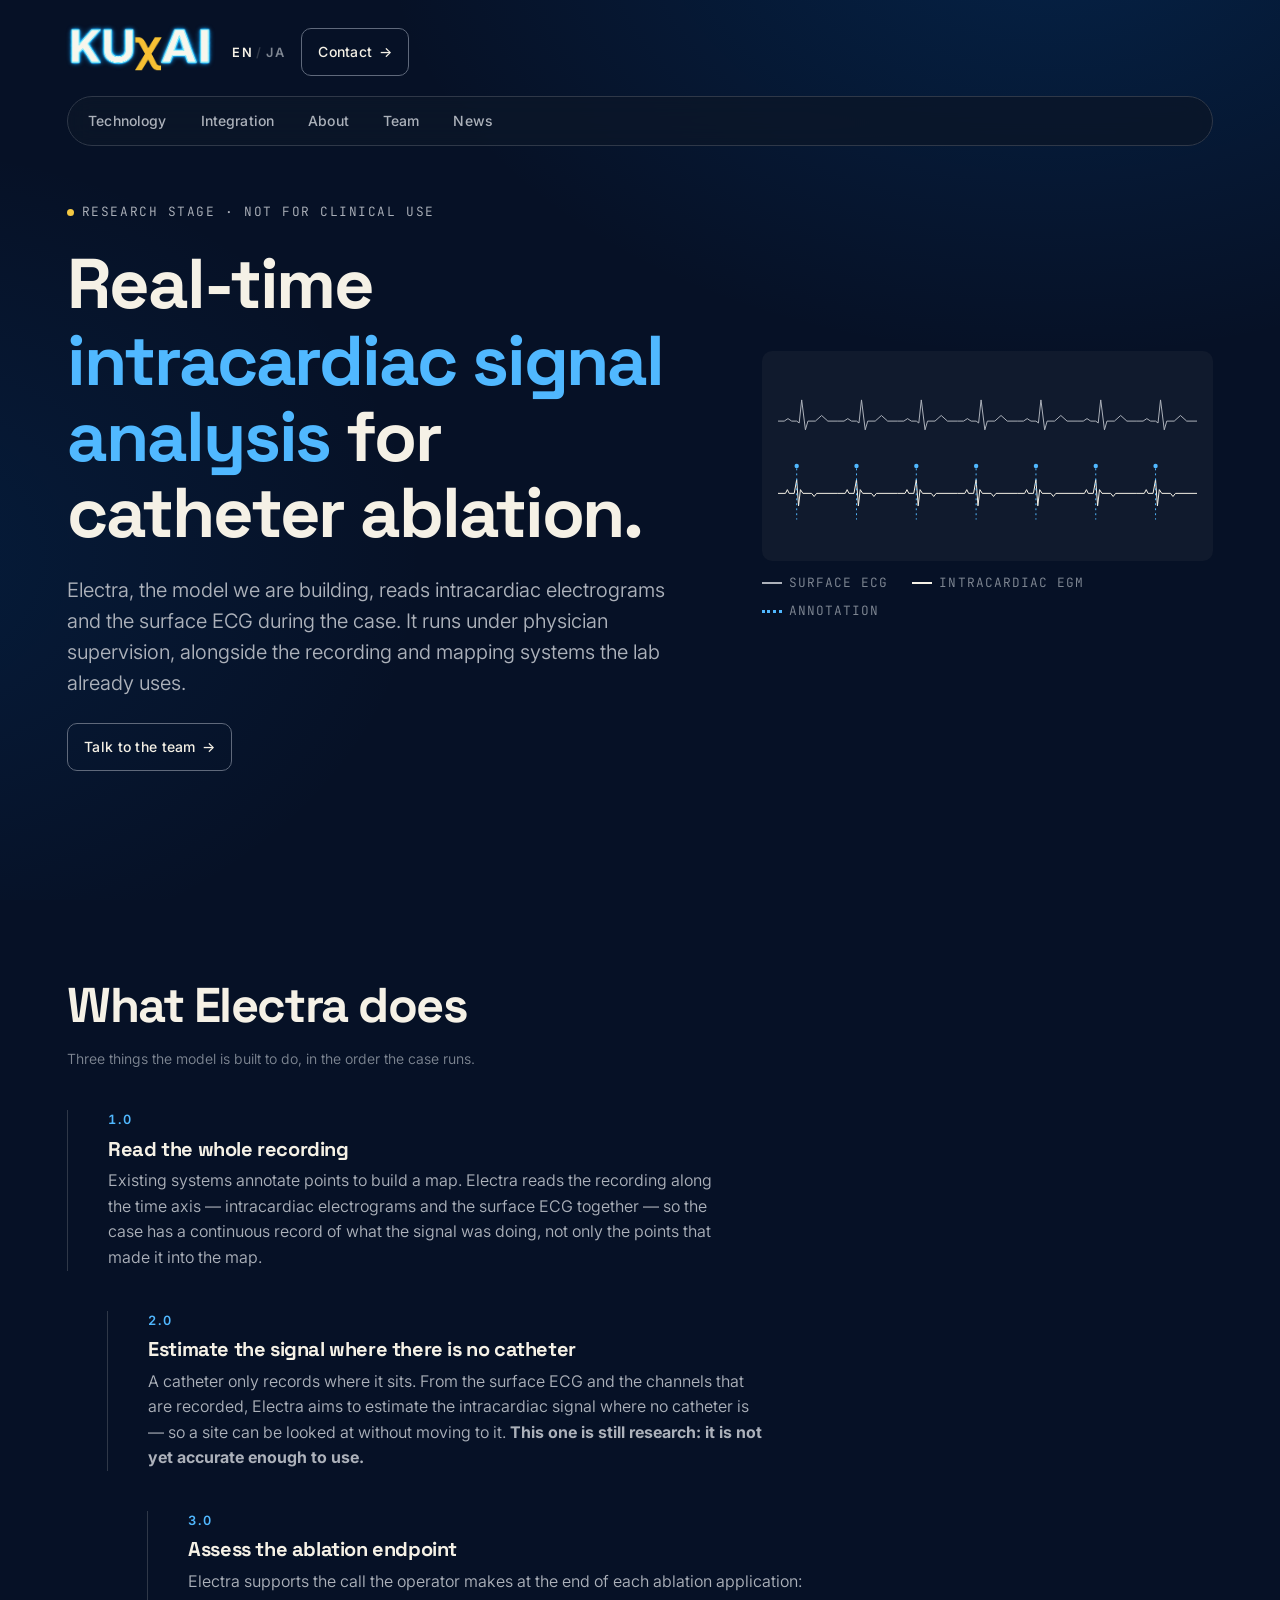
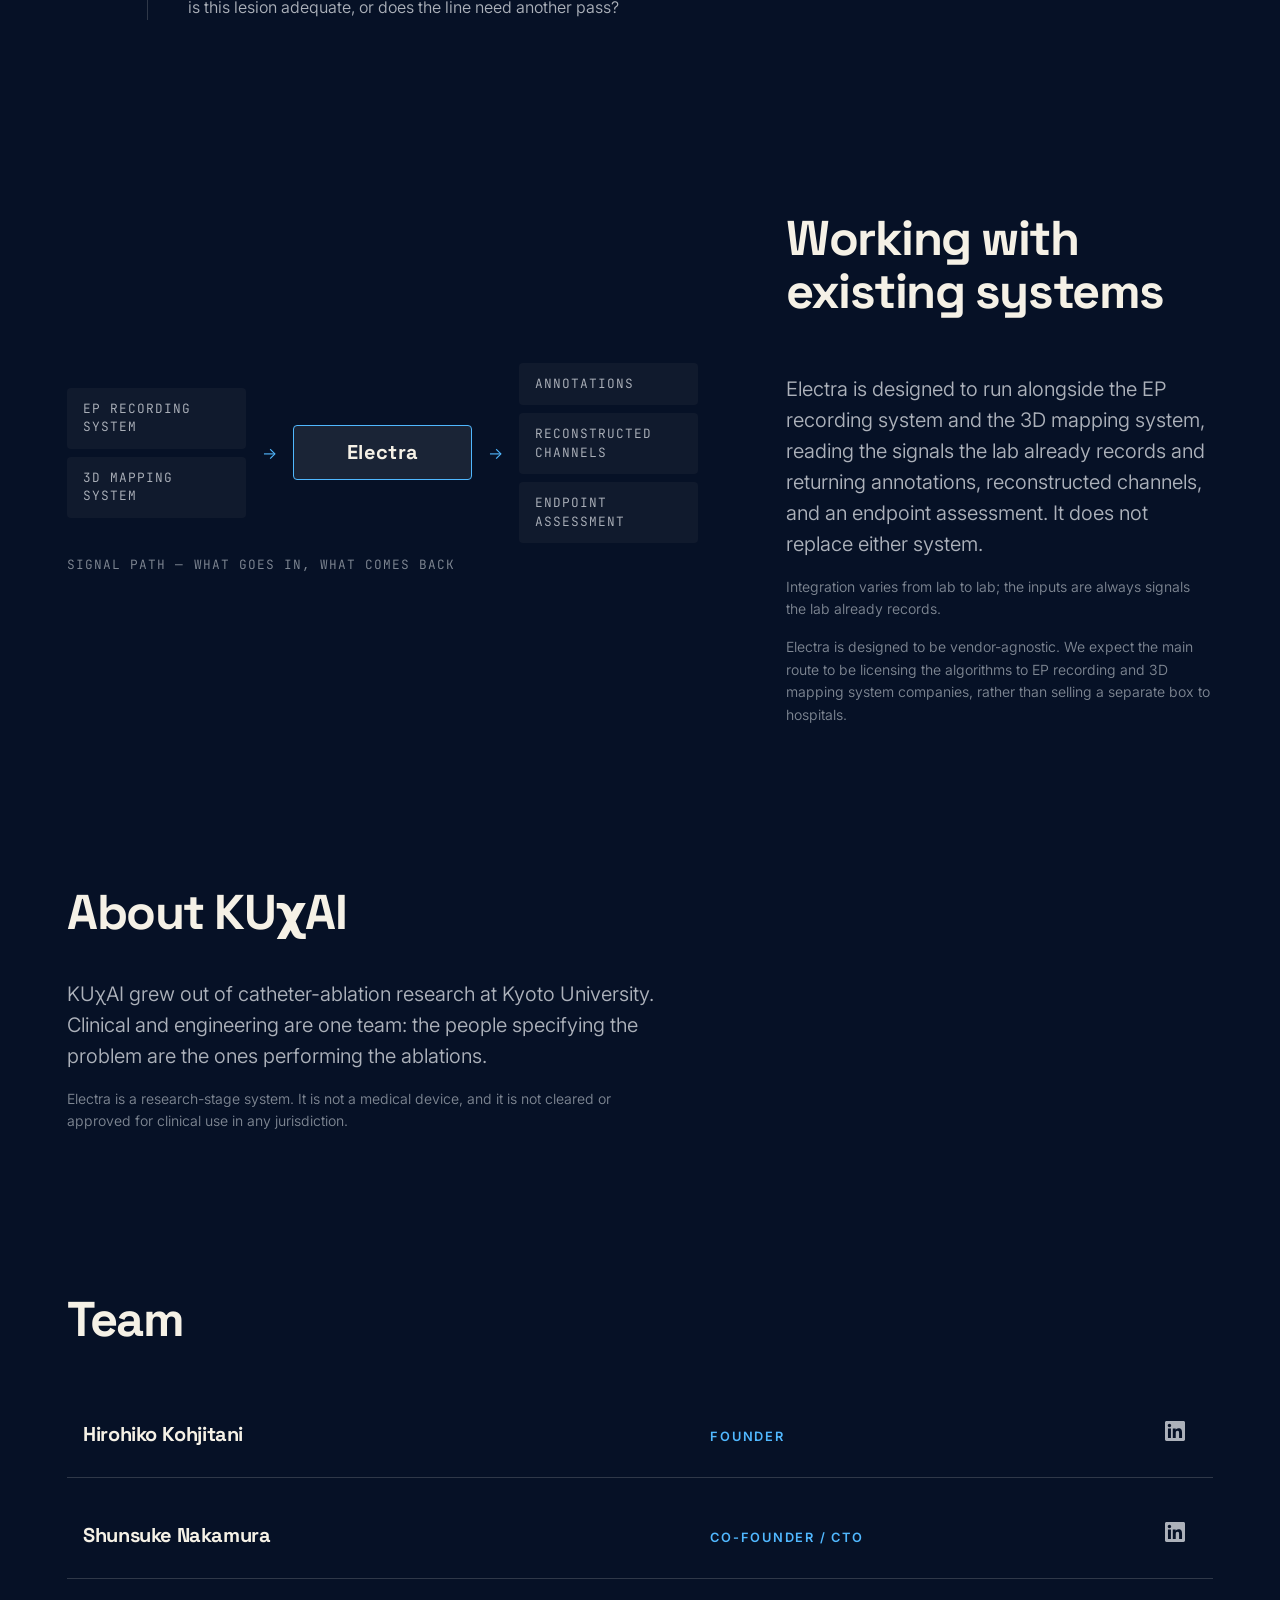
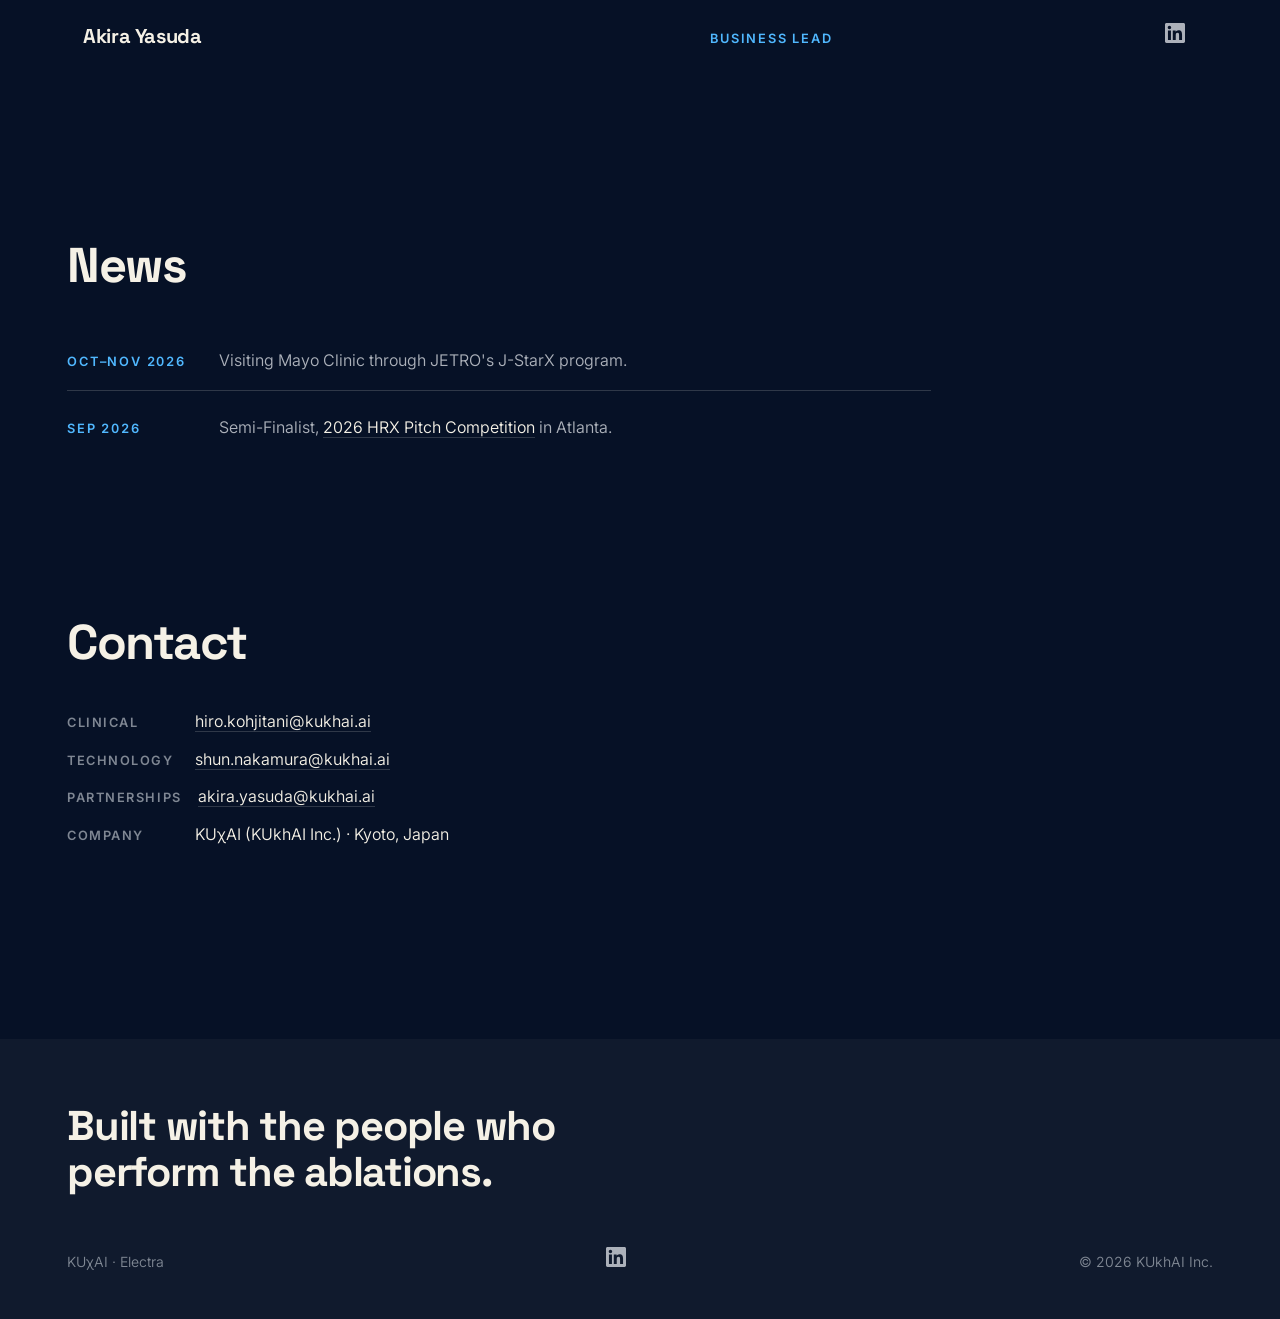
==== commit 7b59d1b2: "サイト: index.html を配置" ====
--- a/index.html
+++ b/index.html
@@ -22,6 +22,12 @@
   <!-- masthead: 大きいワードマーク（固定しない） -->
   <header class="masthead reveal" style="--i: 0">
     <a class="wordmark" href="#top" aria-label="KUχAI"><img src="assets/kukhai-wordmark.png" alt="KUχAI" width="720" height="322" fetchpriority="high"></a>
+    <div class="masthead__actions">
+      <button class="lang" type="button" aria-label="Switch to Japanese" title="日本語 / English">
+        <span class="lang__en">EN</span><span class="lang__sep" aria-hidden="true">/</span><span class="lang__ja">JA</span>
+      </button>
+      <a class="chip chip--nav" href="#contact"><span data-ja="お問い合わせ">Contact</span><span class="chip__arrow" aria-hidden="true">→</span></a>
+    </div>
   </header>
 
   <!-- N5 · floating pill: スクロールしても残るタブ。押すとそのセクションへ飛ぶ -->
@@ -33,10 +39,6 @@
       <li><a class="tab" href="#team" data-ja="チーム">Team</a></li>
       <li><a class="tab" href="#news" data-ja="お知らせ">News</a></li>
     </ul>
-    <button class="lang" type="button" aria-label="Switch to Japanese" title="日本語 / English">
-      <span class="lang__en">EN</span><span class="lang__sep" aria-hidden="true">/</span><span class="lang__ja">JA</span>
-    </button>
-    <a class="chip chip--nav" href="#contact"><span data-ja="お問い合わせ">Contact</span><span class="chip__arrow" aria-hidden="true">→</span></a>
   </nav>
 
   <main id="top">
@@ -234,6 +236,17 @@
 
 <script>
 (function () {
+  // 固定バーの実高さを CSS に渡す（タブが折り返すと高さが変わるため）
+  var pill = document.querySelector('.pill');
+  function navHeight() {
+    if (!pill) return;
+    document.documentElement.style.setProperty('--nav-h', Math.ceil(pill.getBoundingClientRect().height) + 'px');
+  }
+  navHeight();
+  window.addEventListener('resize', navHeight);
+  if (window.ResizeObserver && pill) new ResizeObserver(navHeight).observe(pill);
+  document.addEventListener('click', function (e) { if (e.target.closest('.lang')) setTimeout(navHeight, 50); });
+
   var tabs = Array.prototype.slice.call(document.querySelectorAll('.tab'));
   if (!tabs.length || !('IntersectionObserver' in window)) return;
   var byId = {};
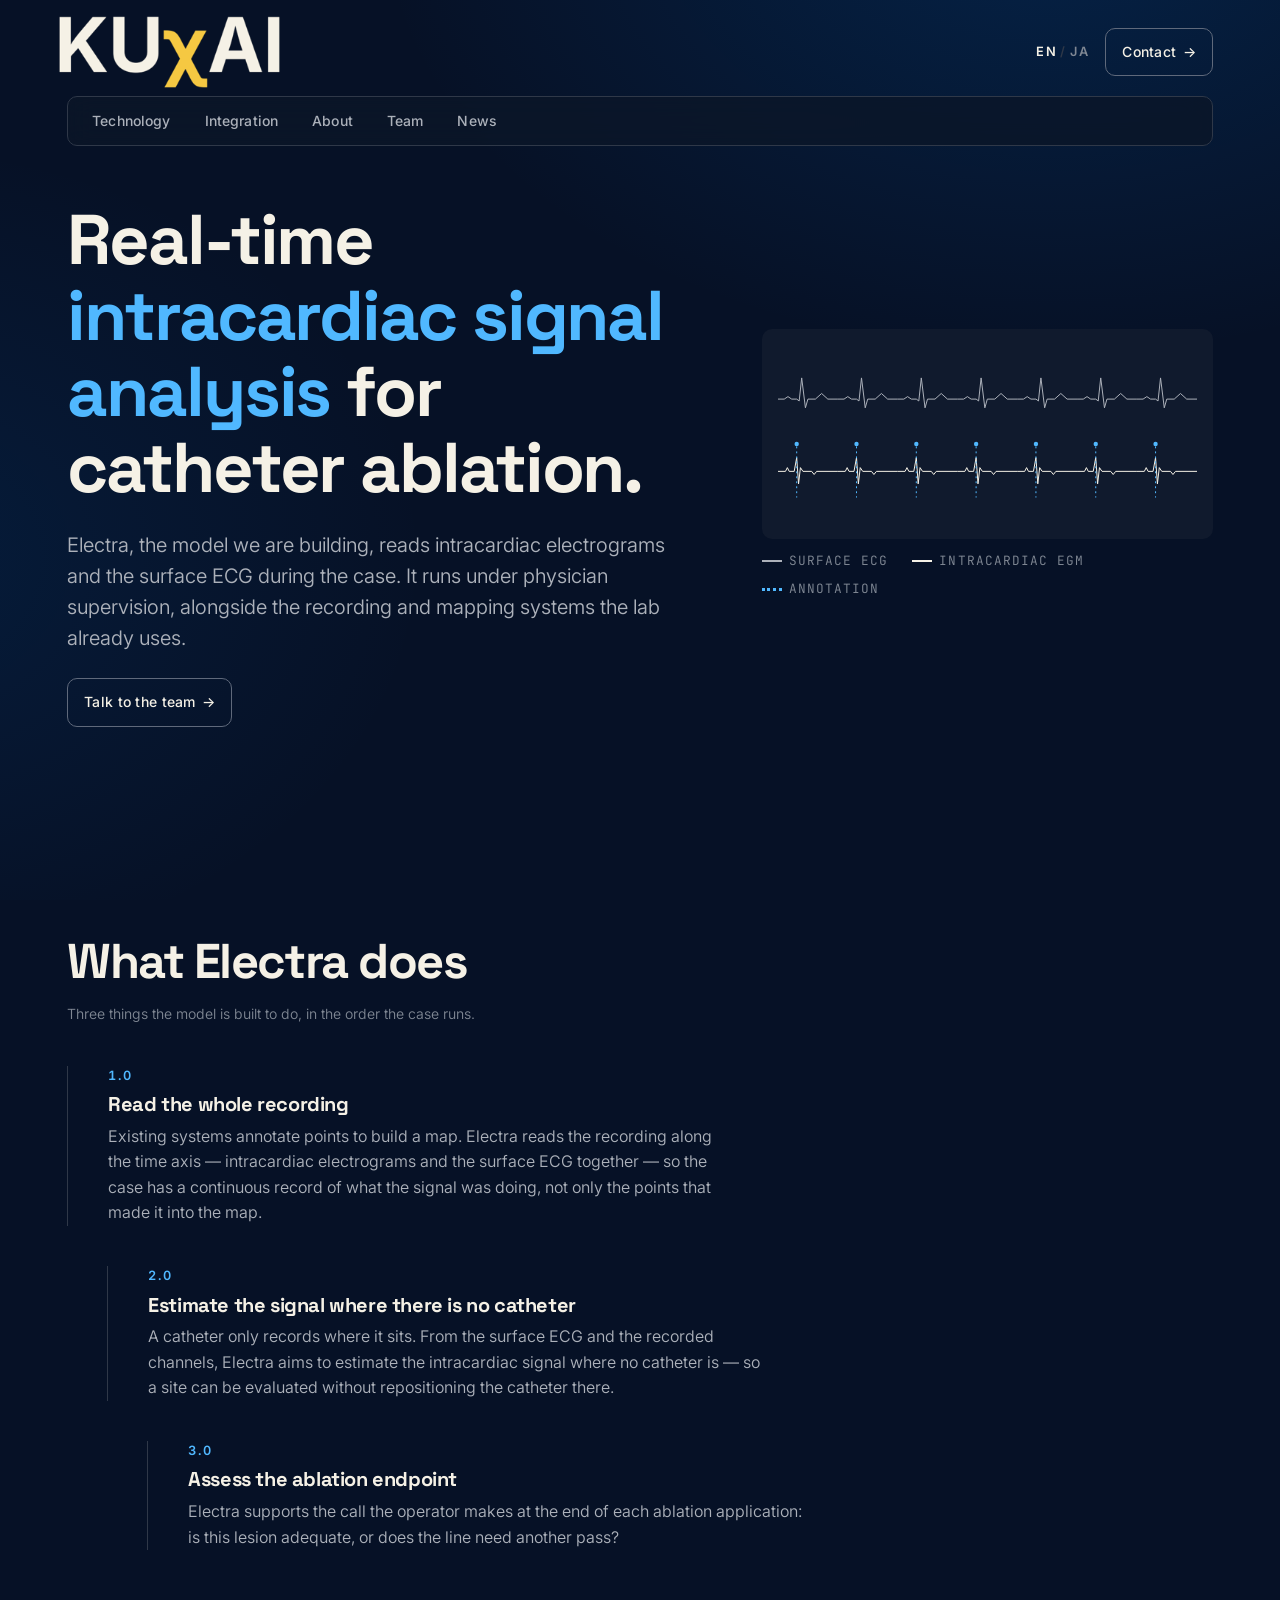
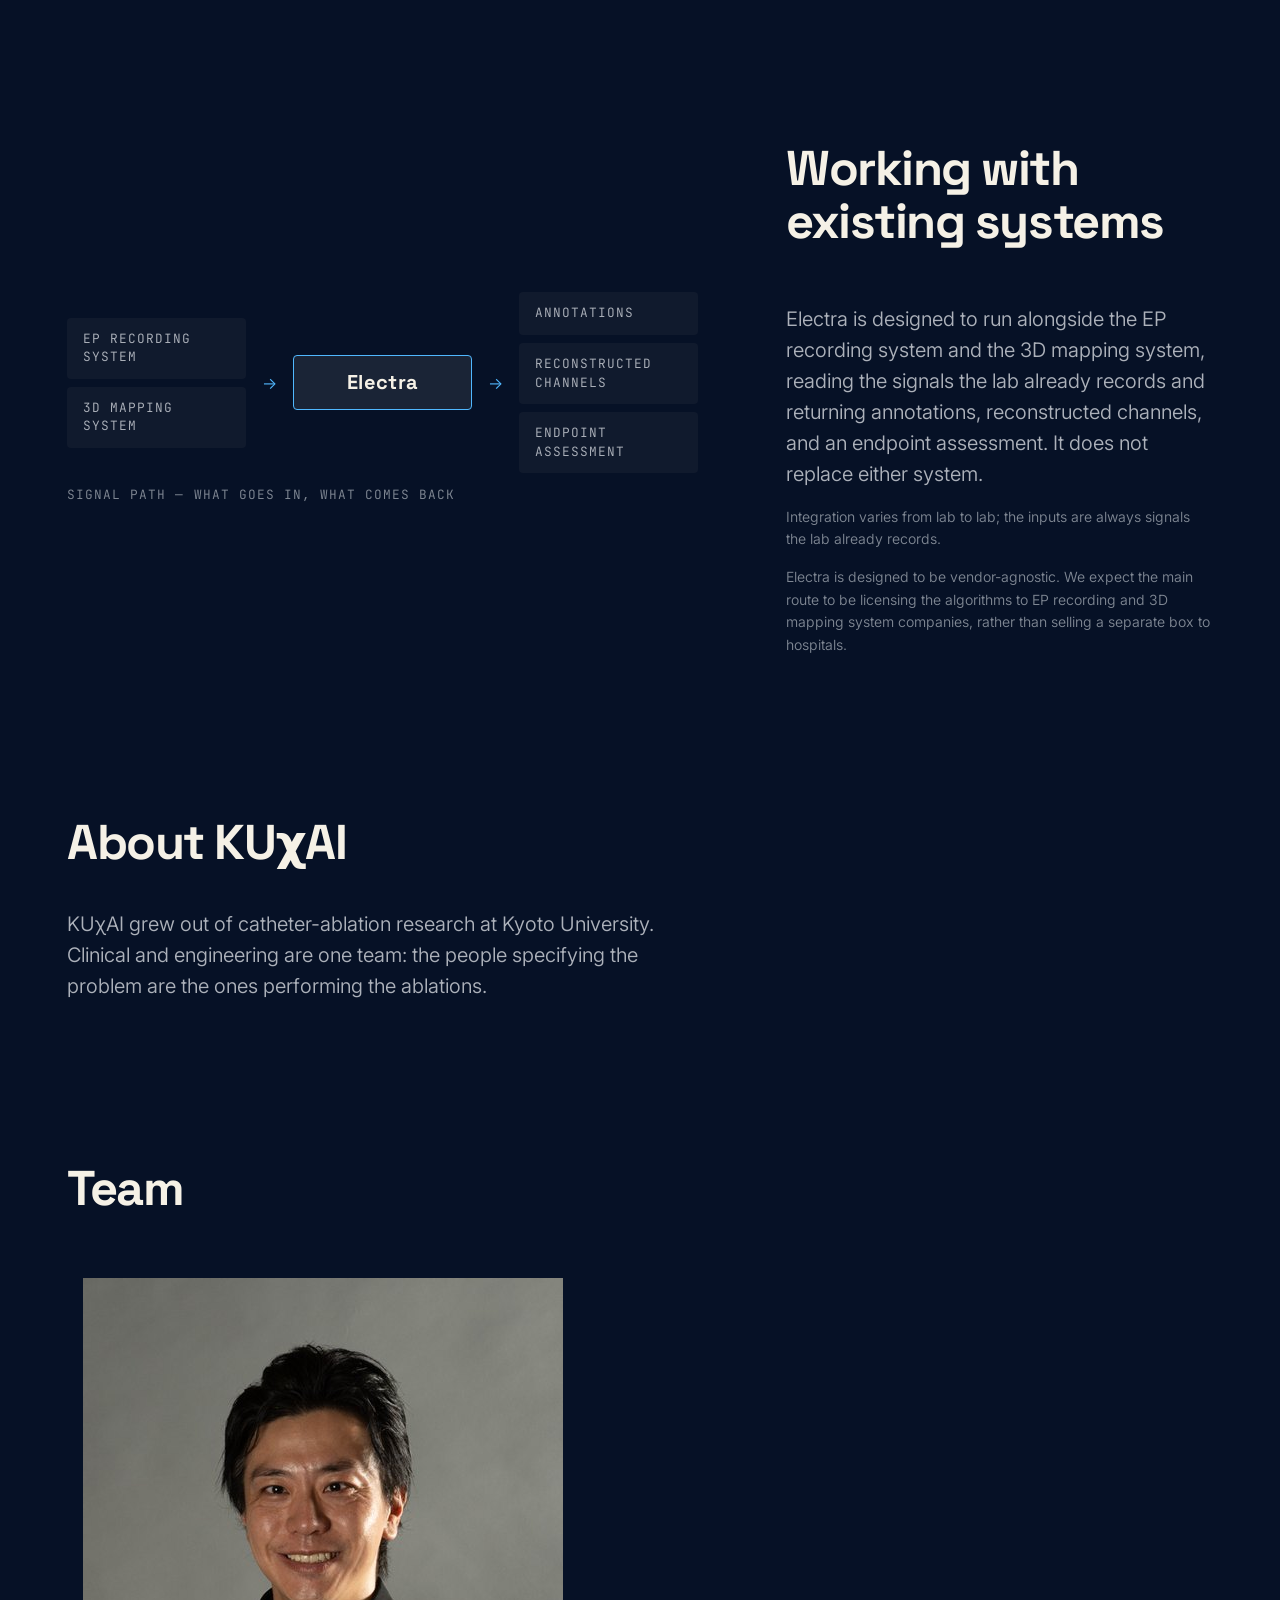
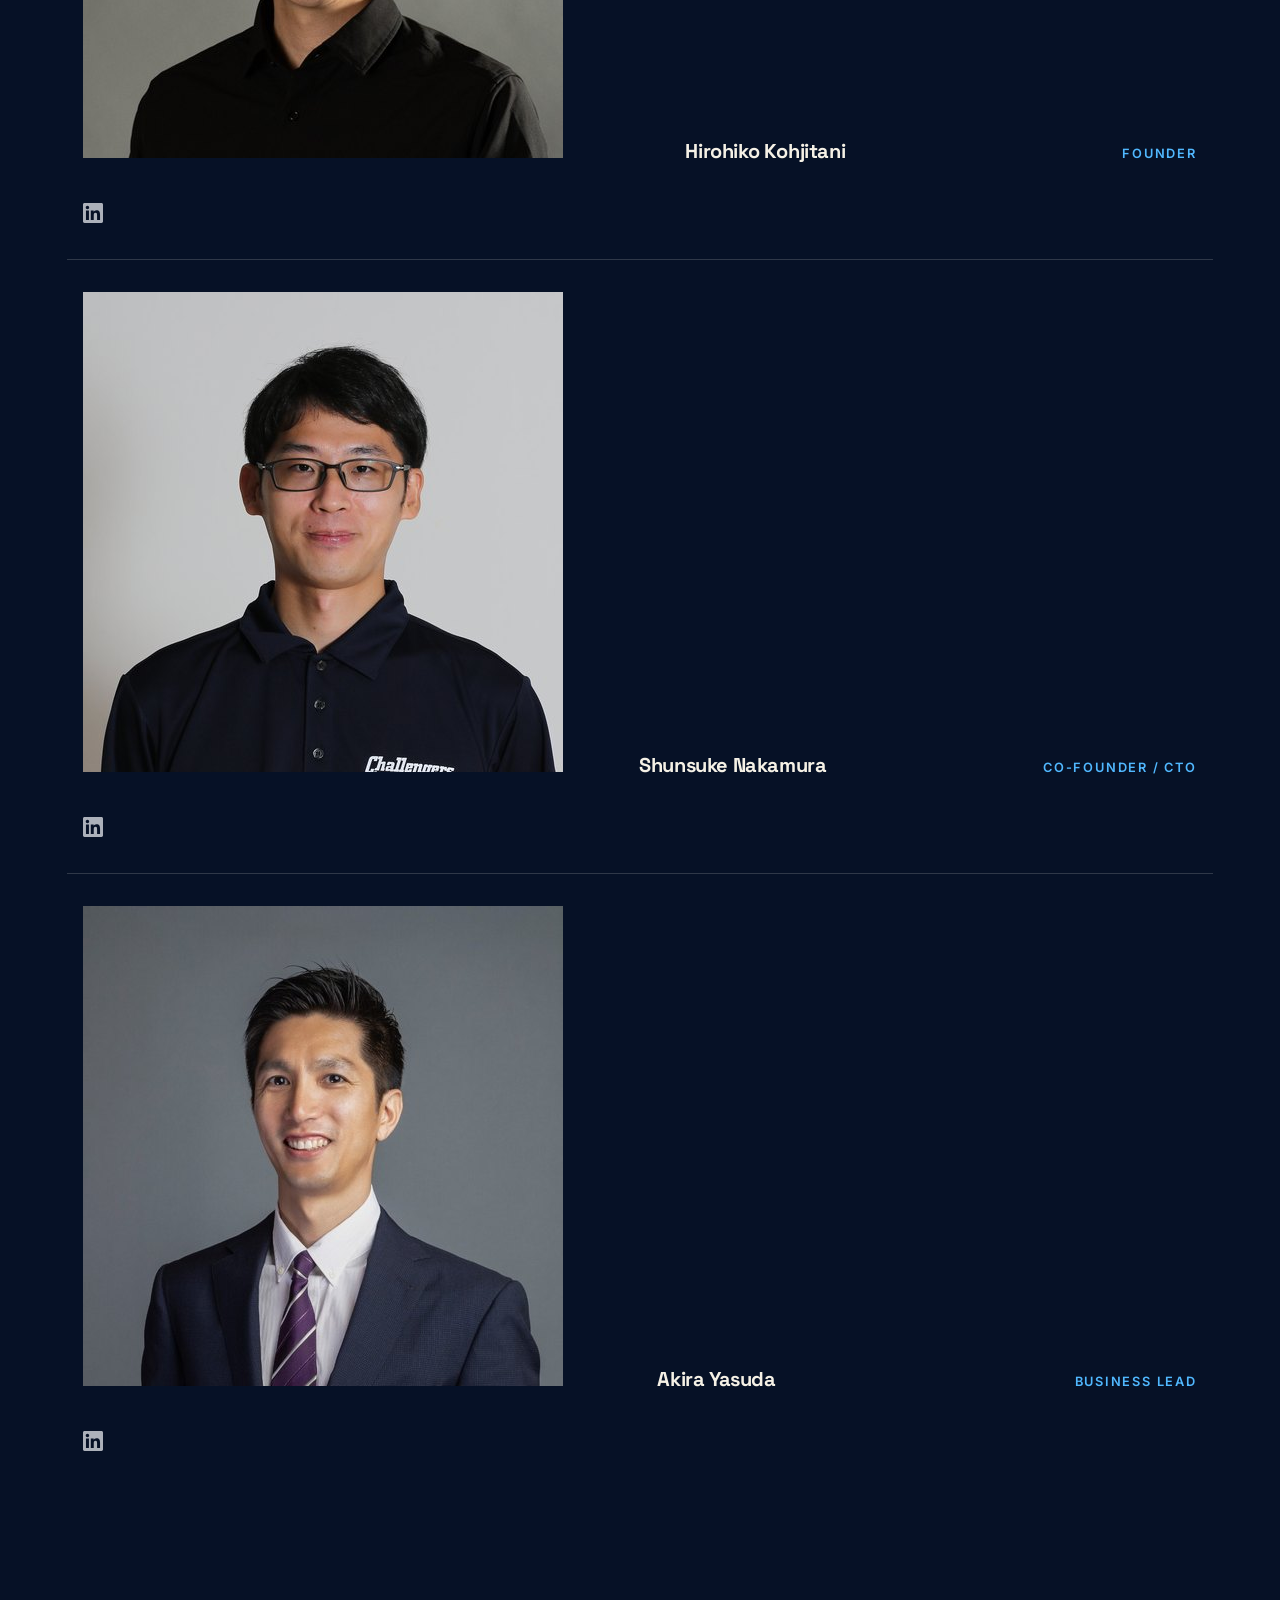
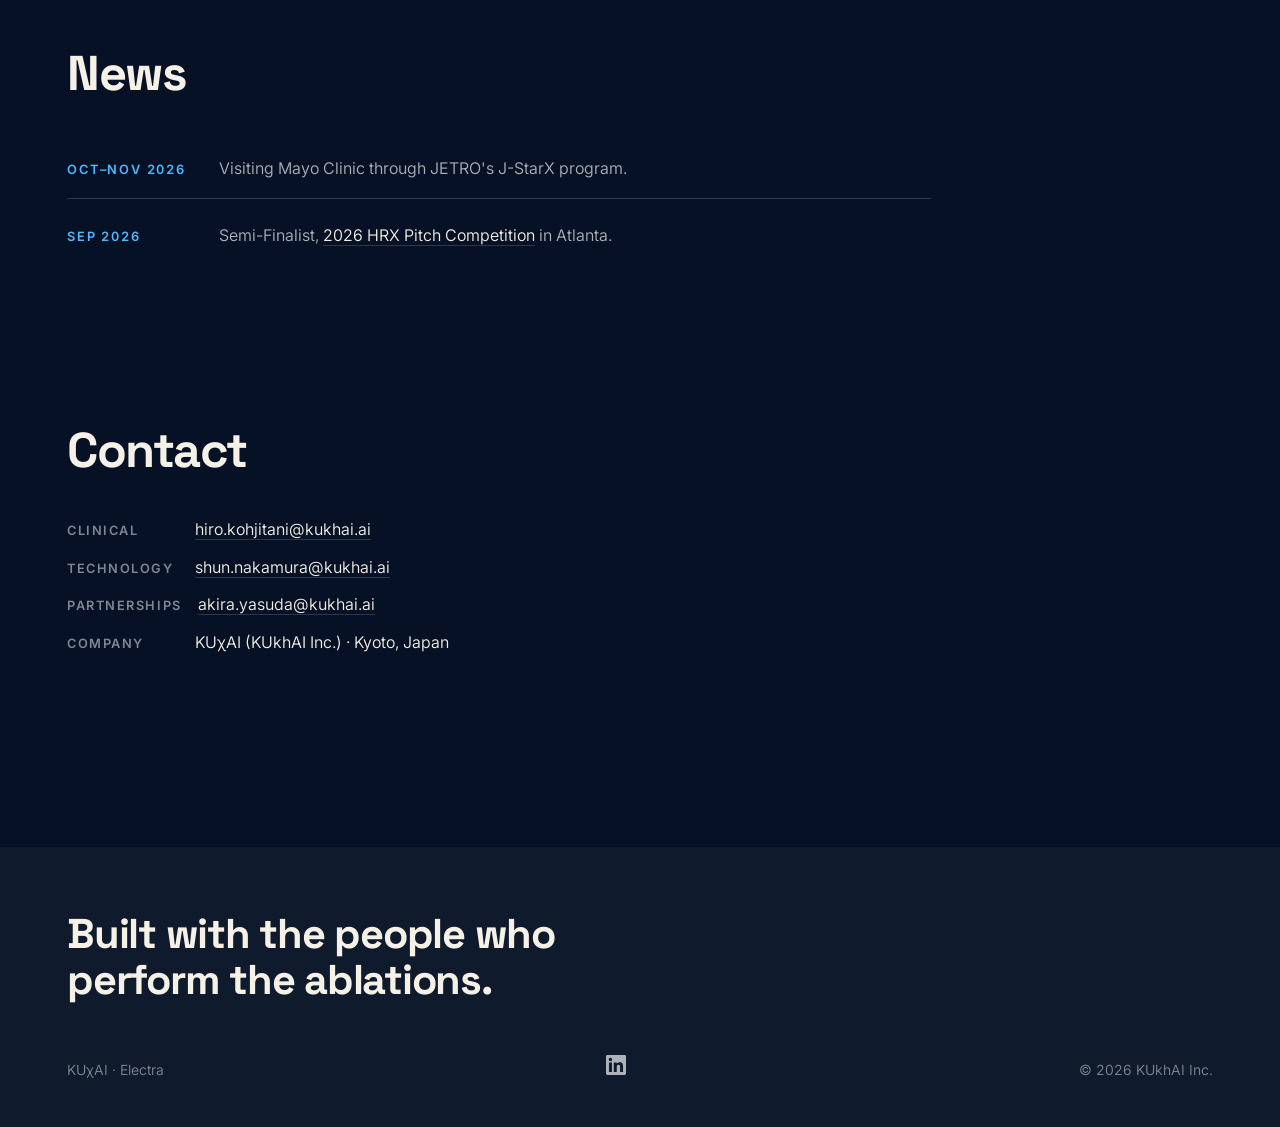
==== commit 65be5be1: "サイト: index.html を配置" ====
--- a/index.html
+++ b/index.html
@@ -4,7 +4,7 @@
 <meta charset="utf-8">
 <meta name="viewport" content="width=device-width, initial-scale=1">
 <title>KUχAI — Real-time intracardiac signal analysis for catheter ablation</title>
-<meta name="description" content="KUχAI builds Electra, a research-stage model that reads intracardiac electrograms and surface ECG during catheter ablation — physician-supervised annotation, channel reconstruction, and endpoint assessment, alongside the recording and mapping systems the lab already uses.">
+<meta name="description" content="KUχAI builds Electra, a model that reads intracardiac electrograms and surface ECG during catheter ablation — physician-supervised annotation, channel reconstruction, and endpoint assessment, alongside the recording and mapping systems the lab already uses.">
 <link rel="icon" href="assets/favicon.ico" sizes="any">
 <link rel="icon" type="image/png" sizes="32x32" href="assets/favicon-32.png">
 <link rel="icon" type="image/png" sizes="192x192" href="assets/favicon-192.png">
@@ -46,9 +46,8 @@
     <!-- H2 · split diptych (7/5) -->
     <section class="hero">
       <div class="hero__body reveal" style="--i: 1">
-        <p class="status" data-ja="研究段階 · 臨床使用不可">Research stage · not for clinical use</p>
         <h1 class="hero__display" data-ja-html="カテーテルアブレーションの<span class=&quot;accent&quot;>リアルタイム心内電位解析</span>">Real-time <span class="accent">intracardiac signal analysis</span> for catheter ablation.</h1>
-        <p class="lede" data-ja="私たちが開発しているモデル Electra は、手技中の心内電位と体表 ECG を医師の監督下で解析する。EP ラボにある既存の記録システム・マッピングシステムと並べて使う。">Electra, the model we are building, reads intracardiac electrograms and the surface ECG during the case. It runs under physician supervision, alongside the recording and mapping systems the lab already uses.</p>
+        <p class="lede" data-ja="Electra は、アブレーション手技中の心内電位と体表 ECG をリアルタイムに読み取るモデル。医師の管理のもとで、EP ラボにすでにある記録システムや 3D マッピングシステムと併せて使う。">Electra, the model we are building, reads intracardiac electrograms and the surface ECG during the case. It runs under physician supervision, alongside the recording and mapping systems the lab already uses.</p>
         <a class="chip" href="#contact"><span data-ja="チームに相談する">Talk to the team</span><span class="chip__arrow" aria-hidden="true">→</span></a>
       </div>
 
@@ -97,19 +96,19 @@
     <section id="procedure" class="section section--tight reveal" style="--i: 3" aria-labelledby="h-procedure">
       <header class="head-hang">
         <h2 id="h-procedure" data-ja="Electra にできること">What Electra does</h2>
-        <p class="note" data-ja="モデルが行うよう作られている 3 つ。手技の進行と同じ順に。">Three things the model is built to do, in the order the case runs.</p>
+        <p class="note" data-ja="Electra が担う役割は 3 つ。手技の進行順に並べた。">Three things the model is built to do, in the order the case runs.</p>
       </header>
 
       <ol class="steps">
         <li class="step">
           <span class="step__stage">1.0</span>
           <h3 data-ja="録画全体を読む">Read the whole recording</h3>
-          <p data-ja="既存のシステムは、マップを作るために点をアノテーションする。Electra は時間軸に沿って録画を読む。心内電位と体表 ECG を同じ入力として扱うので、マップに載った点だけでなく、信号が何をしていたかが連続して残る。">Existing systems annotate points to build a map. Electra reads the recording along the time axis — intracardiac electrograms and the surface ECG together — so the case has a continuous record of what the signal was doing, not only the points that made it into the map.</p>
+          <p data-ja="既存のシステムは、マップを作るために点をアノテーションする。Electra は時間軸に沿って録画を読む。心内電位と体表 ECG を同じ入力として扱うため、マップ上の点だけでなく、信号がその間どう動いていたかも連続した記録として残る。">Existing systems annotate points to build a map. Electra reads the recording along the time axis — intracardiac electrograms and the surface ECG together — so the case has a continuous record of what the signal was doing, not only the points that made it into the map.</p>
         </li>
         <li class="step">
           <span class="step__stage">2.0</span>
-          <h3 data-ja="置いていない場所の心内電位を推定する">Estimate the signal where there is no catheter</h3>
-          <p data-ja-html="カテーテルは、置いた場所の電位しか記録しない。Electra は、記録されている体表 ECG と心内電位から、カテーテルを置いていない場所の心内電位を推定することを目指している。カテーテルを動かさずにその部位を見る、という狙い。<strong>ここはまだ研究段階で、使える精度には達していない。</strong>">A catheter only records where it sits. From the surface ECG and the channels that are recorded, Electra aims to estimate the intracardiac signal where no catheter is — so a site can be looked at without moving to it. <strong>This one is still research: it is not yet accurate enough to use.</strong></p>
+          <h3 data-ja="留置していない部位の心内電位を推定する">Estimate the signal where there is no catheter</h3>
+          <p data-ja-html="カテーテルは、留置した部位の電位しか記録しない。Electra は、記録されている体表 ECG と心内電位から、カテーテルを留置していない部位の心内電位を推定することを目指している。カテーテルを動かさずにその部位の電位を捉える、という狙い。">A catheter only records where it sits. From the surface ECG and the recorded channels, Electra aims to estimate the intracardiac signal where no catheter is — so a site can be evaluated without repositioning the catheter there.</p>
         </li>
         <li class="step">
           <span class="step__stage">3.0</span>
@@ -144,9 +143,9 @@
           <header class="head-hang">
             <h2 id="h-where" data-ja="既存システムとの連携">Working with existing systems</h2>
           </header>
-          <p class="lede" data-ja="Electra は EP 記録システム・3D マッピングシステムと並べて使う設計で、手技中にすでに記録されている信号を読み、アノテーション、再構成した心内電位、エンドポイントの評価を出力する。どちらの装置も置き換えない。">Electra is designed to run alongside the EP recording system and the 3D mapping system, reading the signals the lab already records and returning annotations, reconstructed channels, and an endpoint assessment. It does not replace either system.</p>
+          <p class="lede" data-ja="Electra は EP 記録システムや 3D マッピングシステムと併せて使う設計で、手技中にすでに記録されている信号を読み、アノテーション、再構成した心内電位、エンドポイントの評価を出力する。どちらの装置も置き換えない。">Electra is designed to run alongside the EP recording system and the 3D mapping system, reading the signals the lab already records and returning annotations, reconstructed channels, and an endpoint assessment. It does not replace either system.</p>
           <p class="note" data-ja="連携の方法は施設ごとに異なる。入力に使うのは、その EP ラボで既に記録している信号だ。">Integration varies from lab to lab; the inputs are always signals the lab already records.</p>
-          <p class="note" data-ja="Electra はベンダー非依存を前提に設計している。提供の形としては、EP 記録システムや 3D マッピングシステムのメーカーへのアルゴリズム・ライセンスを主に想定しており、病院に別の装置を売る形は想定していない。">Electra is designed to be vendor-agnostic. We expect the main route to be licensing the algorithms to EP recording and 3D mapping system companies, rather than selling a separate box to hospitals.</p>
+          <p class="note" data-ja="Electra はベンダー非依存を前提に設計されている。提供の形としては、EP 記録システムや 3D マッピングシステムのメーカーへのアルゴリズムライセンス供与を主に想定しており、病院に別の装置を売る形は想定していない。">Electra is designed to be vendor-agnostic. We expect the main route to be licensing the algorithms to EP recording and 3D mapping system companies, rather than selling a separate box to hospitals.</p>
         </div>
       </div>
     </section>
@@ -158,7 +157,6 @@
       </header>
       <div class="origin">
         <p class="lede" data-ja="KUχAI は京都大学のカテーテルアブレーション研究から生まれた。臨床と技術は一つのチームで、課題を定義している人間が、実際にアブレーションを行う術者でもある。">KUχAI grew out of catheter-ablation research at Kyoto University. Clinical and engineering are one team: the people specifying the problem are the ones performing the ablations.</p>
-        <p class="note" data-ja="Electra は研究段階のシステムであり、医療機器ではない。いかなる国・地域でも、医療機器としての承認・認証を受けていない。">Electra is a research-stage system. It is not a medical device, and it is not cleared or approved for clinical use in any jurisdiction.</p>
       </div>
     </section>
 
@@ -169,16 +167,19 @@
       </header>
       <ul class="team">
         <li class="person">
+          <img class="person__photo" src="assets/team/kohjitani.jpg" alt="" width="480" height="480" loading="lazy">
           <span class="person__name" data-ja="糀谷　泰彦">Hirohiko Kohjitani</span>
           <span class="person__role">Founder</span>
           <a class="person__link" href="https://www.linkedin.com/in/hirohiko-kohjitani" rel="noopener" aria-label="Hirohiko Kohjitani on LinkedIn" title="Hirohiko Kohjitani on LinkedIn"><svg class="icon-li" viewBox="0 0 24 24" aria-hidden="true" focusable="false"><path d="M20.447 20.452h-3.554v-5.569c0-1.328-.027-3.037-1.852-3.037-1.853 0-2.136 1.445-2.136 2.939v5.667H9.351V9h3.414v1.561h.046c.477-.9 1.637-1.85 3.37-1.85 3.601 0 4.267 2.37 4.267 5.455v6.286zM5.337 7.433c-1.144 0-2.063-.926-2.063-2.065 0-1.138.92-2.063 2.063-2.063 1.14 0 2.064.925 2.064 2.063 0 1.139-.925 2.065-2.064 2.065zm1.782 13.019H3.555V9h3.564v11.452zM22.225 0H1.771C.792 0 0 .774 0 1.729v20.542C0 23.227.792 24 1.771 24h20.451C23.2 24 24 23.227 24 22.271V1.729C24 .774 23.2 0 22.225 0z"></path></svg></a>
         </li>
         <li class="person">
+          <img class="person__photo" src="assets/team/nakamura.jpg" alt="" width="480" height="480" loading="lazy">
           <span class="person__name" data-ja="中村　俊輔">Shunsuke Nakamura</span>
           <span class="person__role">Co-founder / CTO</span>
           <a class="person__link" href="https://www.linkedin.com/in/shunsuke-nakamura" rel="noopener" aria-label="Shunsuke Nakamura on LinkedIn" title="Shunsuke Nakamura on LinkedIn"><svg class="icon-li" viewBox="0 0 24 24" aria-hidden="true" focusable="false"><path d="M20.447 20.452h-3.554v-5.569c0-1.328-.027-3.037-1.852-3.037-1.853 0-2.136 1.445-2.136 2.939v5.667H9.351V9h3.414v1.561h.046c.477-.9 1.637-1.85 3.37-1.85 3.601 0 4.267 2.37 4.267 5.455v6.286zM5.337 7.433c-1.144 0-2.063-.926-2.063-2.065 0-1.138.92-2.063 2.063-2.063 1.14 0 2.064.925 2.064 2.063 0 1.139-.925 2.065-2.064 2.065zm1.782 13.019H3.555V9h3.564v11.452zM22.225 0H1.771C.792 0 0 .774 0 1.729v20.542C0 23.227.792 24 1.771 24h20.451C23.2 24 24 23.227 24 22.271V1.729C24 .774 23.2 0 22.225 0z"></path></svg></a>
         </li>
         <li class="person">
+          <img class="person__photo" src="assets/team/yasuda.jpg" alt="" width="480" height="480" loading="lazy">
           <span class="person__name" data-ja="安田　晃">Akira Yasuda</span>
           <span class="person__role">Business lead</span>
           <a class="person__link" href="https://www.linkedin.com/in/sayrendipity" rel="noopener" aria-label="Akira Yasuda on LinkedIn" title="Akira Yasuda on LinkedIn"><svg class="icon-li" viewBox="0 0 24 24" aria-hidden="true" focusable="false"><path d="M20.447 20.452h-3.554v-5.569c0-1.328-.027-3.037-1.852-3.037-1.853 0-2.136 1.445-2.136 2.939v5.667H9.351V9h3.414v1.561h.046c.477-.9 1.637-1.85 3.37-1.85 3.601 0 4.267 2.37 4.267 5.455v6.286zM5.337 7.433c-1.144 0-2.063-.926-2.063-2.065 0-1.138.92-2.063 2.063-2.063 1.14 0 2.064.925 2.064 2.063 0 1.139-.925 2.065-2.064 2.065zm1.782 13.019H3.555V9h3.564v11.452zM22.225 0H1.771C.792 0 0 .774 0 1.729v20.542C0 23.227.792 24 1.771 24h20.451C23.2 24 24 23.227 24 22.271V1.729C24 .774 23.2 0 22.225 0z"></path></svg></a>
@@ -210,10 +211,10 @@
       </header>
       <div class="contact">
         <div class="contact__rows">
-          <p class="contact__row"><span class="contact__key" data-ja="臨床">Clinical</span><span class="contact__val"><a href="mailto:hiro.kohjitani@kukhai.ai">hiro.kohjitani@kukhai.ai</a></span></p>
-          <p class="contact__row"><span class="contact__key" data-ja="技術">Technology</span><span class="contact__val"><a href="mailto:shun.nakamura@kukhai.ai">shun.nakamura@kukhai.ai</a></span></p>
-          <p class="contact__row"><span class="contact__key" data-ja="提携">Partnerships</span><span class="contact__val"><a href="mailto:akira.yasuda@kukhai.ai">akira.yasuda@kukhai.ai</a></span></p>
-          <p class="contact__row"><span class="contact__key" data-ja="会社">Company</span><span class="contact__val" data-ja="KUχAI（KUkhAI Inc.）· 日本・京都">KUχAI (KUkhAI Inc.) · Kyoto, Japan</span></p>
+          <p class="contact__row"><span class="contact__key" data-ja="臨床について">Clinical</span><span class="contact__val"><a href="mailto:hiro.kohjitani@kukhai.ai">hiro.kohjitani@kukhai.ai</a></span></p>
+          <p class="contact__row"><span class="contact__key" data-ja="技術について">Technology</span><span class="contact__val"><a href="mailto:shun.nakamura@kukhai.ai">shun.nakamura@kukhai.ai</a></span></p>
+          <p class="contact__row"><span class="contact__key" data-ja="提携・協業について">Partnerships</span><span class="contact__val"><a href="mailto:akira.yasuda@kukhai.ai">akira.yasuda@kukhai.ai</a></span></p>
+          <p class="contact__row"><span class="contact__key" data-ja="会社情報">Company</span><span class="contact__val" data-ja="KUχAI（KUkhAI Inc.）· 日本・京都">KUχAI (KUkhAI Inc.) · Kyoto, Japan</span></p>
         </div>
       </div>
     </section>
@@ -224,7 +225,7 @@
 <!-- Ft5 · statement -->
 <footer class="foot-stmt">
   <div class="shell">
-    <p class="foot-stmt__line" data-ja="実際に手技を行う術者と一緒に作っている。">Built with the people who perform the ablations.</p>
+    <p class="foot-stmt__line" data-ja="アブレーションの現場から。">Built with the people who perform the ablations.</p>
     <div class="foot-stmt__meta">
       <span>KUχAI · Electra</span>
       <a class="foot-stmt__li" href="https://www.linkedin.com/company/ku%CF%87ai/" rel="noopener" aria-label="KUχAI on LinkedIn" title="KUχAI on LinkedIn"><svg class="icon-li" viewBox="0 0 24 24" aria-hidden="true" focusable="false"><path d="M20.447 20.452h-3.554v-5.569c0-1.328-.027-3.037-1.852-3.037-1.853 0-2.136 1.445-2.136 2.939v5.667H9.351V9h3.414v1.561h.046c.477-.9 1.637-1.85 3.37-1.85 3.601 0 4.267 2.37 4.267 5.455v6.286zM5.337 7.433c-1.144 0-2.063-.926-2.063-2.065 0-1.138.92-2.063 2.063-2.063 1.14 0 2.064.925 2.064 2.063 0 1.139-.925 2.065-2.064 2.065zm1.782 13.019H3.555V9h3.564v11.452zM22.225 0H1.771C.792 0 0 .774 0 1.729v20.542C0 23.227.792 24 1.771 24h20.451C23.2 24 24 23.227 24 22.271V1.729C24 .774 23.2 0 22.225 0z"></path></svg></a>
@@ -274,7 +275,7 @@
   };
   var DESC = {
     en: document.querySelector('meta[name="description"]').content,
-    ja: 'KUχAI が開発する Electra は、カテーテルアブレーション中の心内電位と体表 ECG を読み、医師の監督下でアノテーション・心内電位の再構成・エンドポイント評価を支援する研究段階のモデル。EP ラボにある既存の記録システム・マッピングシステムと並べて使う。'
+    ja: 'KUχAI が開発する Electra は、カテーテルアブレーション手技中の心内電位と体表 ECG を読み取り、医師の管理のもとでアノテーション、心内電位の再構成、エンドポイントの評価を支援するモデル。EP ラボにすでにある記録システムや 3D マッピングシステムと併せて使う。'
   };
   function apply(lang) {
     var ja = lang === 'ja';
--- a/site.css
+++ b/site.css
@@ -93,7 +93,17 @@
 .masthead {
   display: flex;
   align-items: center;
+  justify-content: space-between;
+  gap: var(--space-sm);
   padding-block: var(--space-md) var(--space-xs);
+}
+
+/* 言語切替と CTA はロゴの行に置く。ピルに同居させるとスマホでタブが押し出されて見えなくなる */
+.masthead__actions {
+  display: flex;
+  align-items: center;
+  gap: var(--space-2xs);
+  flex: none;
 }
 
 /* ---------- N5 · floating pill（スクロールしても残るタブ） ---------- */
@@ -106,9 +116,9 @@
   align-items: center;
   gap: var(--space-sm);
   min-width: 0;
-  padding: var(--space-2xs);
+  padding: var(--space-2xs) var(--space-xs);
   border: var(--rule-hair) solid var(--color-rule);
-  border-radius: var(--radius-pill);
+  border-radius: var(--radius-md);
   background: var(--color-pill);
   backdrop-filter: blur(12px);
   -webkit-backdrop-filter: blur(12px);
@@ -117,6 +127,7 @@
 
 .pill__tabs {
   list-style: none;
+  width: 100%;
   display: flex;
   align-items: center;
   gap: var(--space-3xs);
@@ -135,7 +146,7 @@
   align-items: center;
   min-height: 40px;
   padding-inline: var(--space-md);
-  border-radius: var(--radius-pill);
+  border-radius: var(--radius-sm);
   color: var(--color-muted);
   font-size: var(--text-sm);
   font-weight: 500;
@@ -155,15 +166,23 @@
 .tab:active { color: var(--color-accent); }
 
 .chip--nav {
-  margin-inline-start: auto;
   flex: none;
   min-height: 40px;
-  padding: var(--space-xs) var(--space-md);
-  border-radius: var(--radius-pill);
-}
-
-/* 固定タブの下に見出しが潜らないように */
-section[id], main[id] { scroll-margin-top: 5.5rem; }
+  padding: var(--space-xs) var(--space-sm);
+  border-radius: var(--radius-md);
+  font-size: var(--text-xs);
+}
+
+/* スマホでは行に 3 つ載せるので、ロゴとボタンを詰める */
+@media (max-width: 30rem) {
+  .wordmark img { height: clamp(2.2rem, 11vw, 3rem); }
+  .chip--nav { padding-inline: var(--space-xs); }
+  .lang { padding-inline: var(--space-2xs); letter-spacing: 0.08em; }
+}
+
+/* 固定タブの下に見出しが潜らないように。--nav-h は実際のバー高さを JS が入れる
+   （言語・画面幅でタブが 1 段 / 2 段に変わるので固定値だと隠れる） */
+section[id], main[id] { scroll-margin-top: calc(var(--nav-h, 5.5rem) + var(--space-md)); }
 
 .wordmark {
   display: block;
@@ -230,10 +249,9 @@
   align-items: center;
   gap: 0.25em;
   min-height: 40px;
-  margin-inline-start: auto;
   padding-inline: var(--space-sm);
   border: 0;
-  border-radius: var(--radius-pill);
+  border-radius: var(--radius-sm);
   background: transparent;
   color: var(--color-neutral);
   font-family: var(--font-body);
@@ -656,3 +674,33 @@
 
   .head-hang h2 { font-size: var(--text-3xl); }
 }
+
+/* ---------- モバイル: メニューを 1 行に収める ----------
+   基本ルールより後ろに置くこと（前に置くと .tab の padding 指定に負ける）。
+   折り返しも横スクロールもさせず、文字と余白を画面幅に追随させる。 */
+@media (max-width: 48rem) {
+  .pill { padding: var(--space-3xs) var(--space-2xs); }
+
+  .pill__tabs {
+    flex-wrap: nowrap;
+    overflow-x: visible;
+    justify-content: space-between;
+    gap: 0;
+  }
+
+  .tab {
+    font-size: clamp(0.62rem, 2.9vw, 0.8rem);
+    padding-inline: clamp(0.1rem, 1.4vw, 0.6rem);
+    min-height: 36px;
+    letter-spacing: 0;
+  }
+
+  .wordmark img { height: clamp(2.2rem, 11vw, 3rem); }
+  .chip--nav { padding-inline: var(--space-xs); }
+  .lang { padding-inline: var(--space-2xs); letter-spacing: 0.08em; }
+}
+
+@media (max-width: 23rem) {
+  .chip--nav .chip__arrow { display: none; }
+  .chip--nav { padding-inline: var(--space-2xs); }
+}
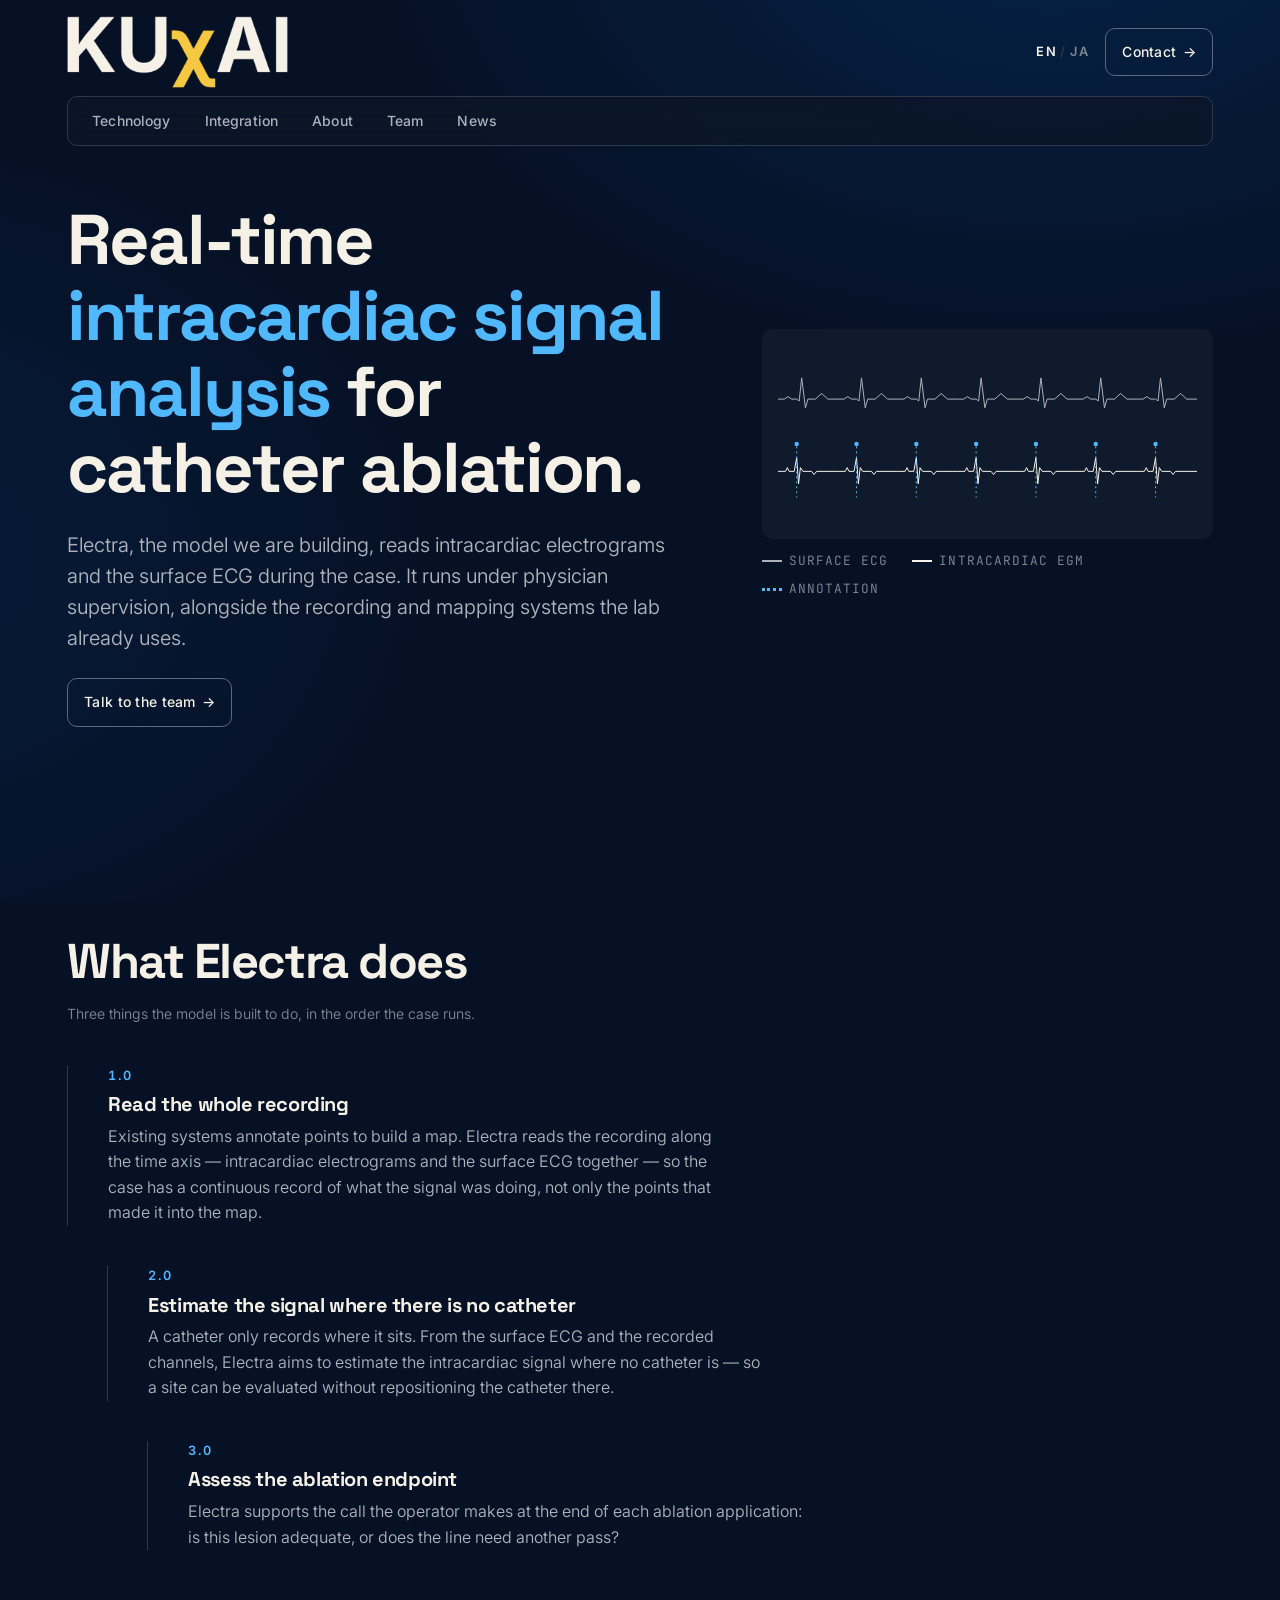
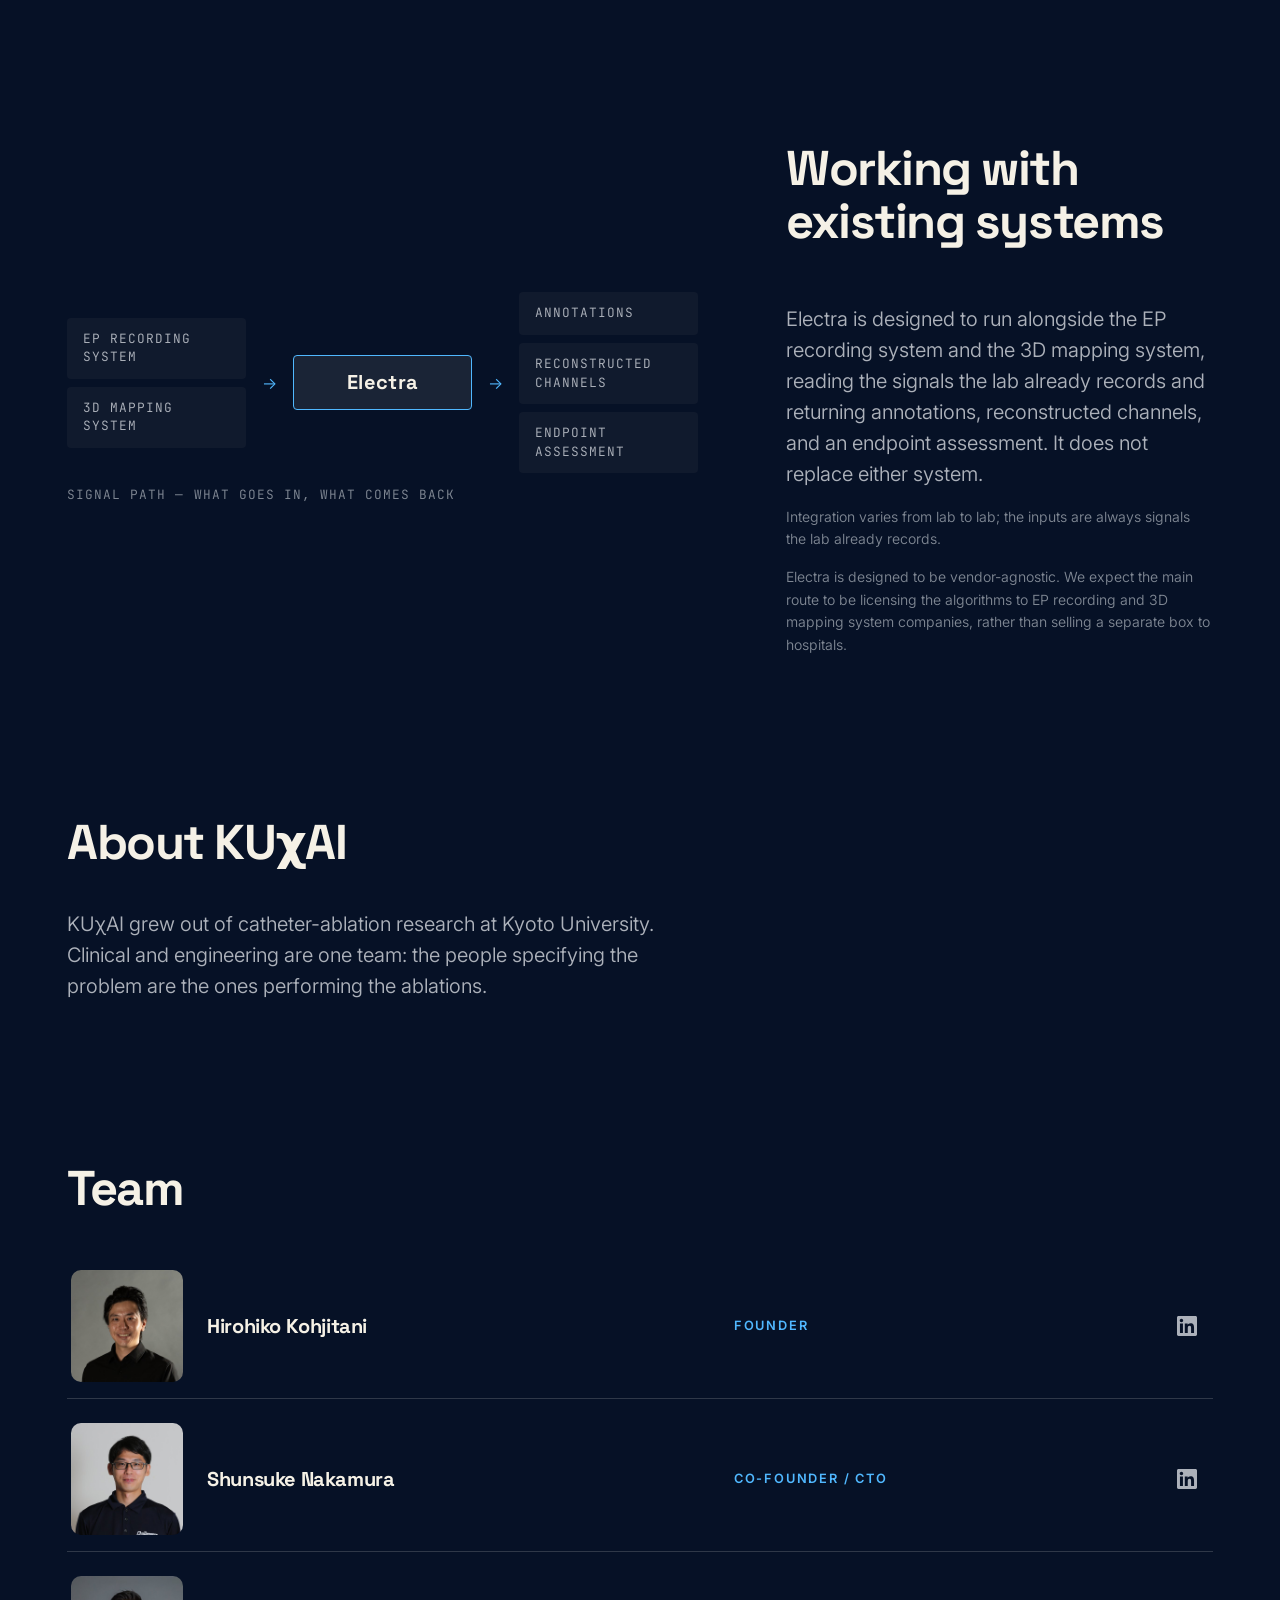
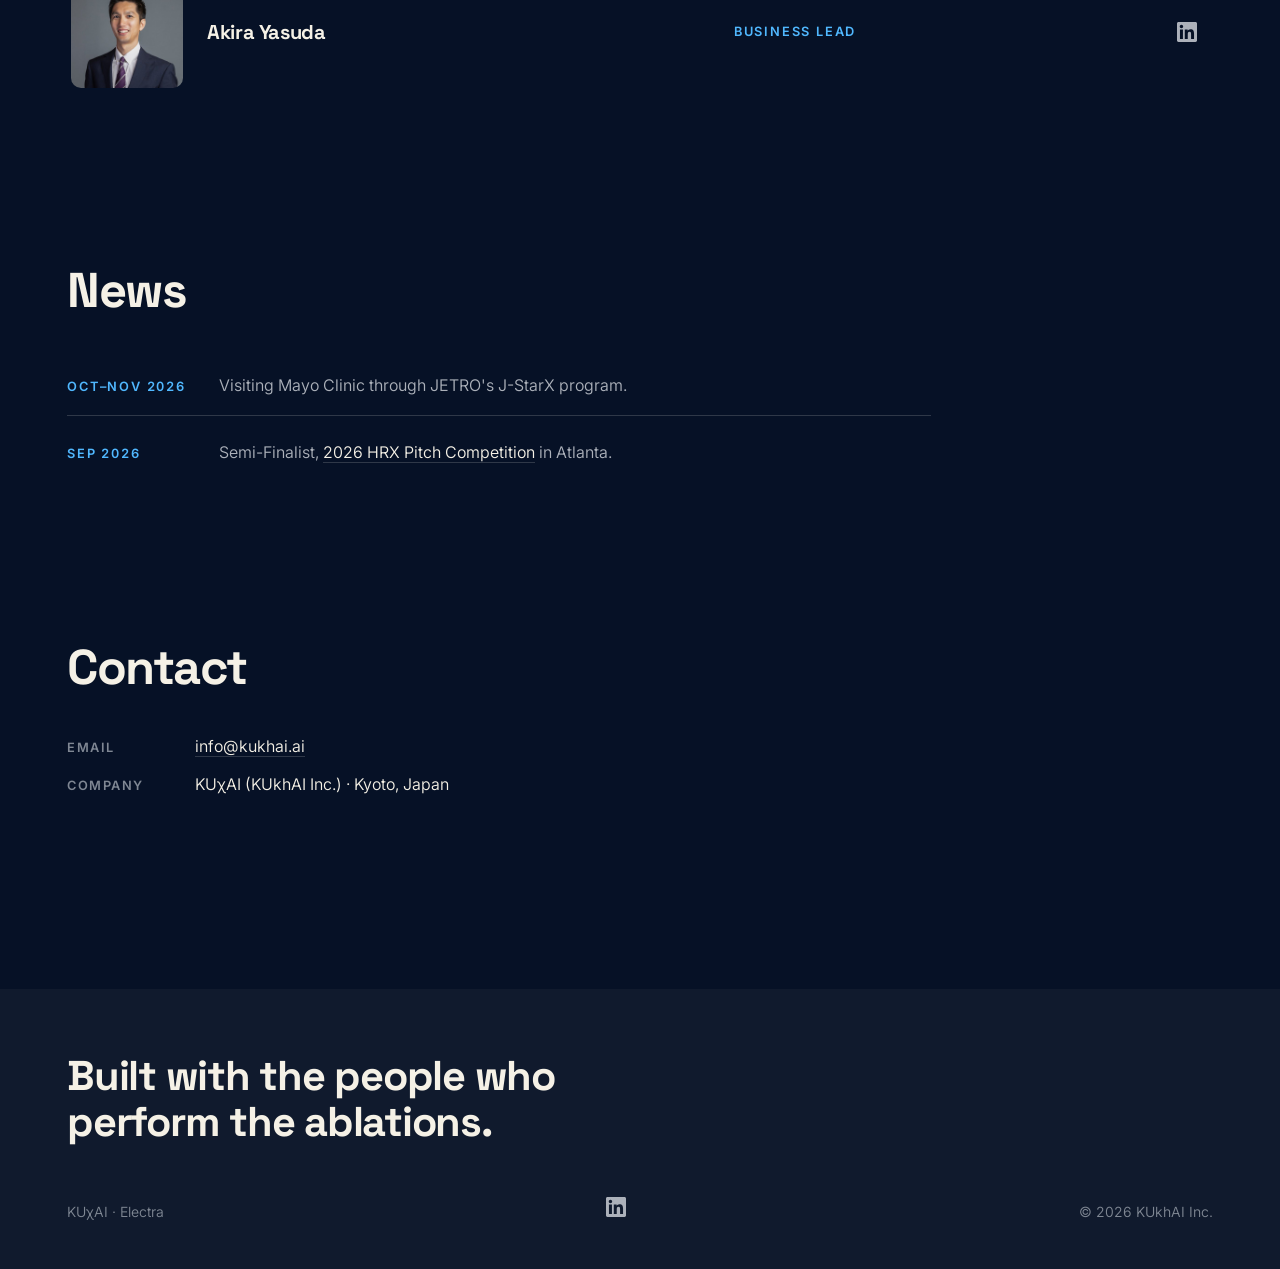
==== commit 50d9546f: "サイト: index.html を配置" ====
--- a/index.html
+++ b/index.html
@@ -211,9 +211,7 @@
       </header>
       <div class="contact">
         <div class="contact__rows">
-          <p class="contact__row"><span class="contact__key" data-ja="臨床について">Clinical</span><span class="contact__val"><a href="mailto:hiro.kohjitani@kukhai.ai">hiro.kohjitani@kukhai.ai</a></span></p>
-          <p class="contact__row"><span class="contact__key" data-ja="技術について">Technology</span><span class="contact__val"><a href="mailto:shun.nakamura@kukhai.ai">shun.nakamura@kukhai.ai</a></span></p>
-          <p class="contact__row"><span class="contact__key" data-ja="提携・協業について">Partnerships</span><span class="contact__val"><a href="mailto:akira.yasuda@kukhai.ai">akira.yasuda@kukhai.ai</a></span></p>
+          <p class="contact__row"><span class="contact__key" data-ja="メール">Email</span><span class="contact__val"><a href="mailto:info@kukhai.ai">info@kukhai.ai</a></span></p>
           <p class="contact__row"><span class="contact__key" data-ja="会社情報">Company</span><span class="contact__val" data-ja="KUχAI（KUkhAI Inc.）· 日本・京都">KUχAI (KUkhAI Inc.) · Kyoto, Japan</span></p>
         </div>
       </div>
--- a/site.css
+++ b/site.css
@@ -178,6 +178,7 @@
   .wordmark img { height: clamp(2.2rem, 11vw, 3rem); }
   .chip--nav { padding-inline: var(--space-xs); }
   .lang { padding-inline: var(--space-2xs); letter-spacing: 0.08em; }
+  .person__role { letter-spacing: 0.02em; font-size: 0.68rem; }
 }
 
 /* 固定タブの下に見出しが潜らないように。--nav-h は実際のバー高さを JS が入れる
@@ -195,7 +196,7 @@
   display: block;
   width: auto;
   height: clamp(3rem, 8vw, 4.5rem);
-  margin-inline-start: calc(var(--space-xs) * -1);  /* glow padding — optical alignment to the gutter */
+  /* 透過 PNG を余白ごとトリミング済みなので、光学補正の負マージンは不要 */
 }
 
 /* ---------- C1 · outlined chip ---------- */
@@ -281,7 +282,25 @@
 :root[lang="ja"] body { line-height: 1.75; }
 :root[lang="ja"] .hero__display,
 :root[lang="ja"] .head-hang h2,
-:root[lang="ja"] .foot-stmt__line { letter-spacing: -0.01em; line-height: 1.25; }
+:root[lang="ja"] .foot-stmt__line {
+  letter-spacing: -0.01em;
+  line-height: 1.3;
+}
+
+/* 締めの一行だけの調整。`max-width: 24ch` は英語の行長を揃えるための指定で、
+   どこでも改行できる日本語に当てると中途半端な位置で割れる。
+   ここは他の見出しと同じグループに入れないこと（入れると全見出しが巻き添えになる）。 */
+:root[lang="ja"] .foot-stmt__line {
+  max-width: none;
+  font-size: clamp(1.35rem, 3.6vw, 2.4rem);
+}
+
+/* 狭い画面では日本語の見出しだけ少し詰める。
+   既定サイズだと「既存システムとの連携」が 2 行に割れて最終行が数文字になる。
+   ここも見出し専用のルールとして単独で置く（他のセレクタと束ねない）。 */
+@media (max-width: 24rem) {
+  :root[lang="ja"] .head-hang h2 { font-size: clamp(1.5rem, 7.2vw, 2rem); }
+}
 
 /* ---------- hero · H2 split diptych ---------- */
 
@@ -464,11 +483,27 @@
 
 .person {
   display: grid;
-  grid-template-columns: minmax(0, 1fr);
-  gap: var(--space-2xs);
-  padding: var(--space-lg) var(--space-md);
+  grid-template-columns: auto minmax(0, 1fr) auto;
+  grid-template-areas: "photo name link" "photo role link";
+  align-items: center;
+  column-gap: var(--space-md);
+  row-gap: var(--space-3xs);
+  padding: var(--space-md) var(--space-2xs);
   border-block-end: var(--rule-hair) solid var(--color-rule);
 }
+
+.person__photo {
+  grid-area: photo;
+  width: 88px;
+  height: 88px;
+  object-fit: cover;
+  border-radius: var(--radius-md);
+  background: var(--color-paper-2);
+}
+
+.person__name { grid-area: name; }
+.person__role { grid-area: role; }
+.person__link { grid-area: link; }
 
 .person:last-child { border-block-end: 0; }
 
@@ -593,7 +628,7 @@
 .foot-stmt__line {
   font-family: var(--font-display);
   font-weight: 700;
-  font-size: clamp(1.6rem, 3.6vw, 2.6rem);
+  font-size: clamp(1.45rem, 3.6vw, 2.6rem);
   line-height: 1.1;
   letter-spacing: -0.03em;
   max-width: 24ch;
@@ -661,10 +696,12 @@
   .map__arrow::before { content: "→"; }
 
   .person {
-    grid-template-columns: minmax(0, 7fr) minmax(0, 5fr) auto;
-    align-items: baseline;
-    gap: var(--space-lg);
+    grid-template-columns: auto minmax(0, 6fr) minmax(0, 5fr) auto;
+    grid-template-areas: "photo name role link";
+    align-items: center;
+    column-gap: var(--space-lg);
   }
+  .person__photo { width: 112px; height: 112px; }
 
   .news__item {
     grid-template-columns: 8rem minmax(0, 1fr);
@@ -698,6 +735,7 @@
   .wordmark img { height: clamp(2.2rem, 11vw, 3rem); }
   .chip--nav { padding-inline: var(--space-xs); }
   .lang { padding-inline: var(--space-2xs); letter-spacing: 0.08em; }
+  .person__role { letter-spacing: 0.02em; font-size: 0.68rem; }
 }
 
 @media (max-width: 23rem) {
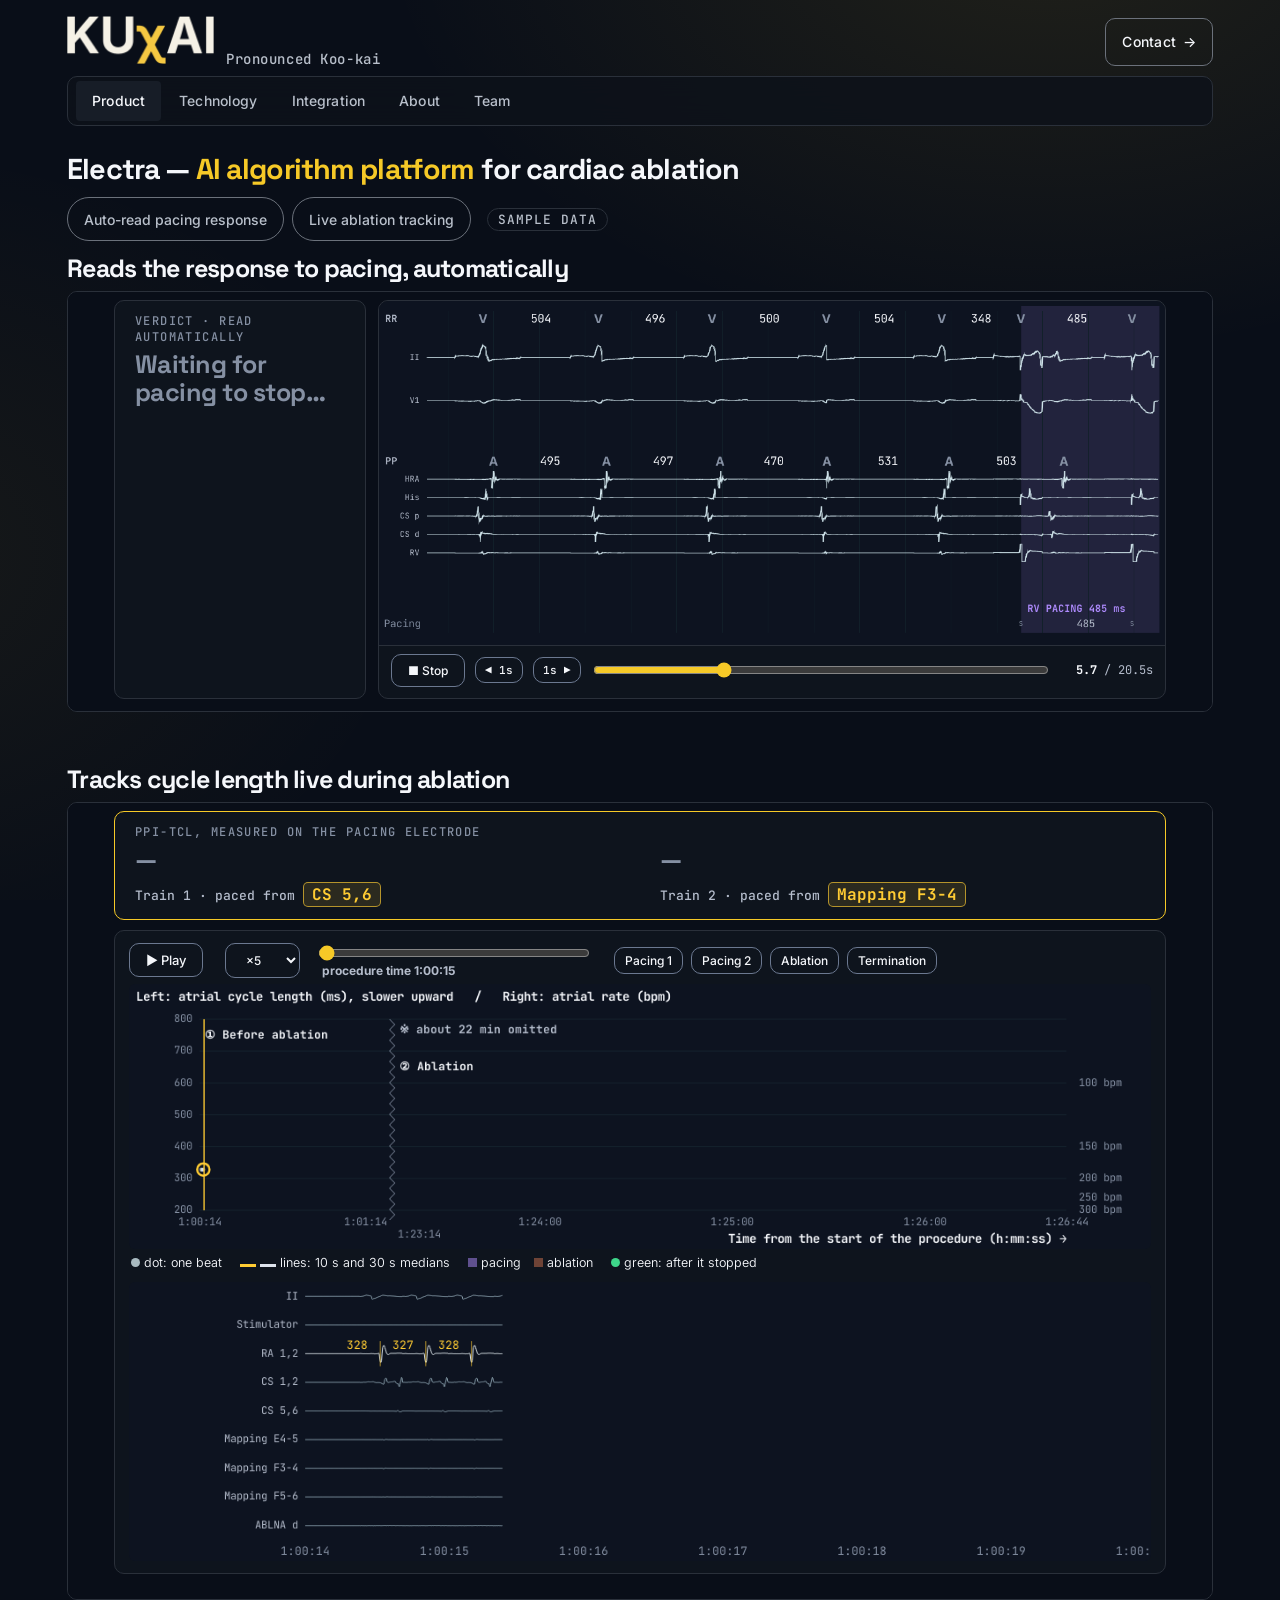
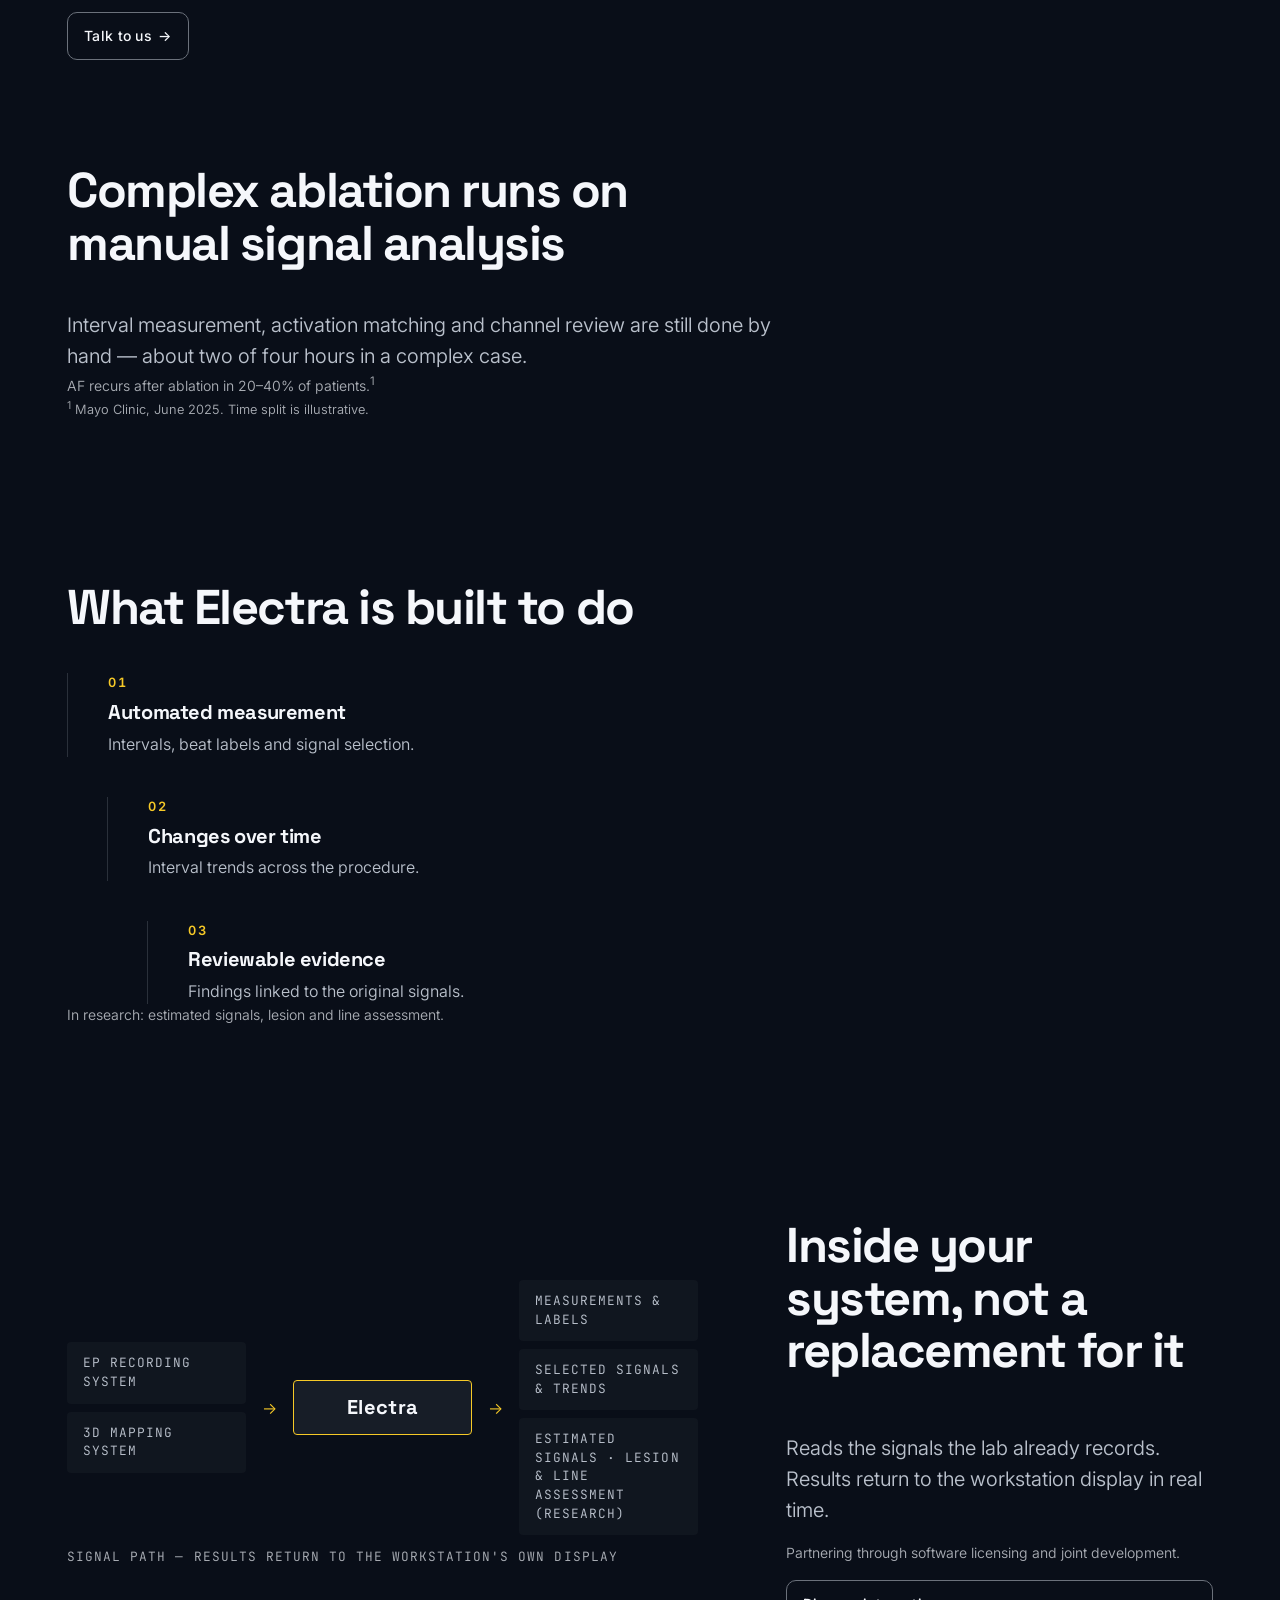
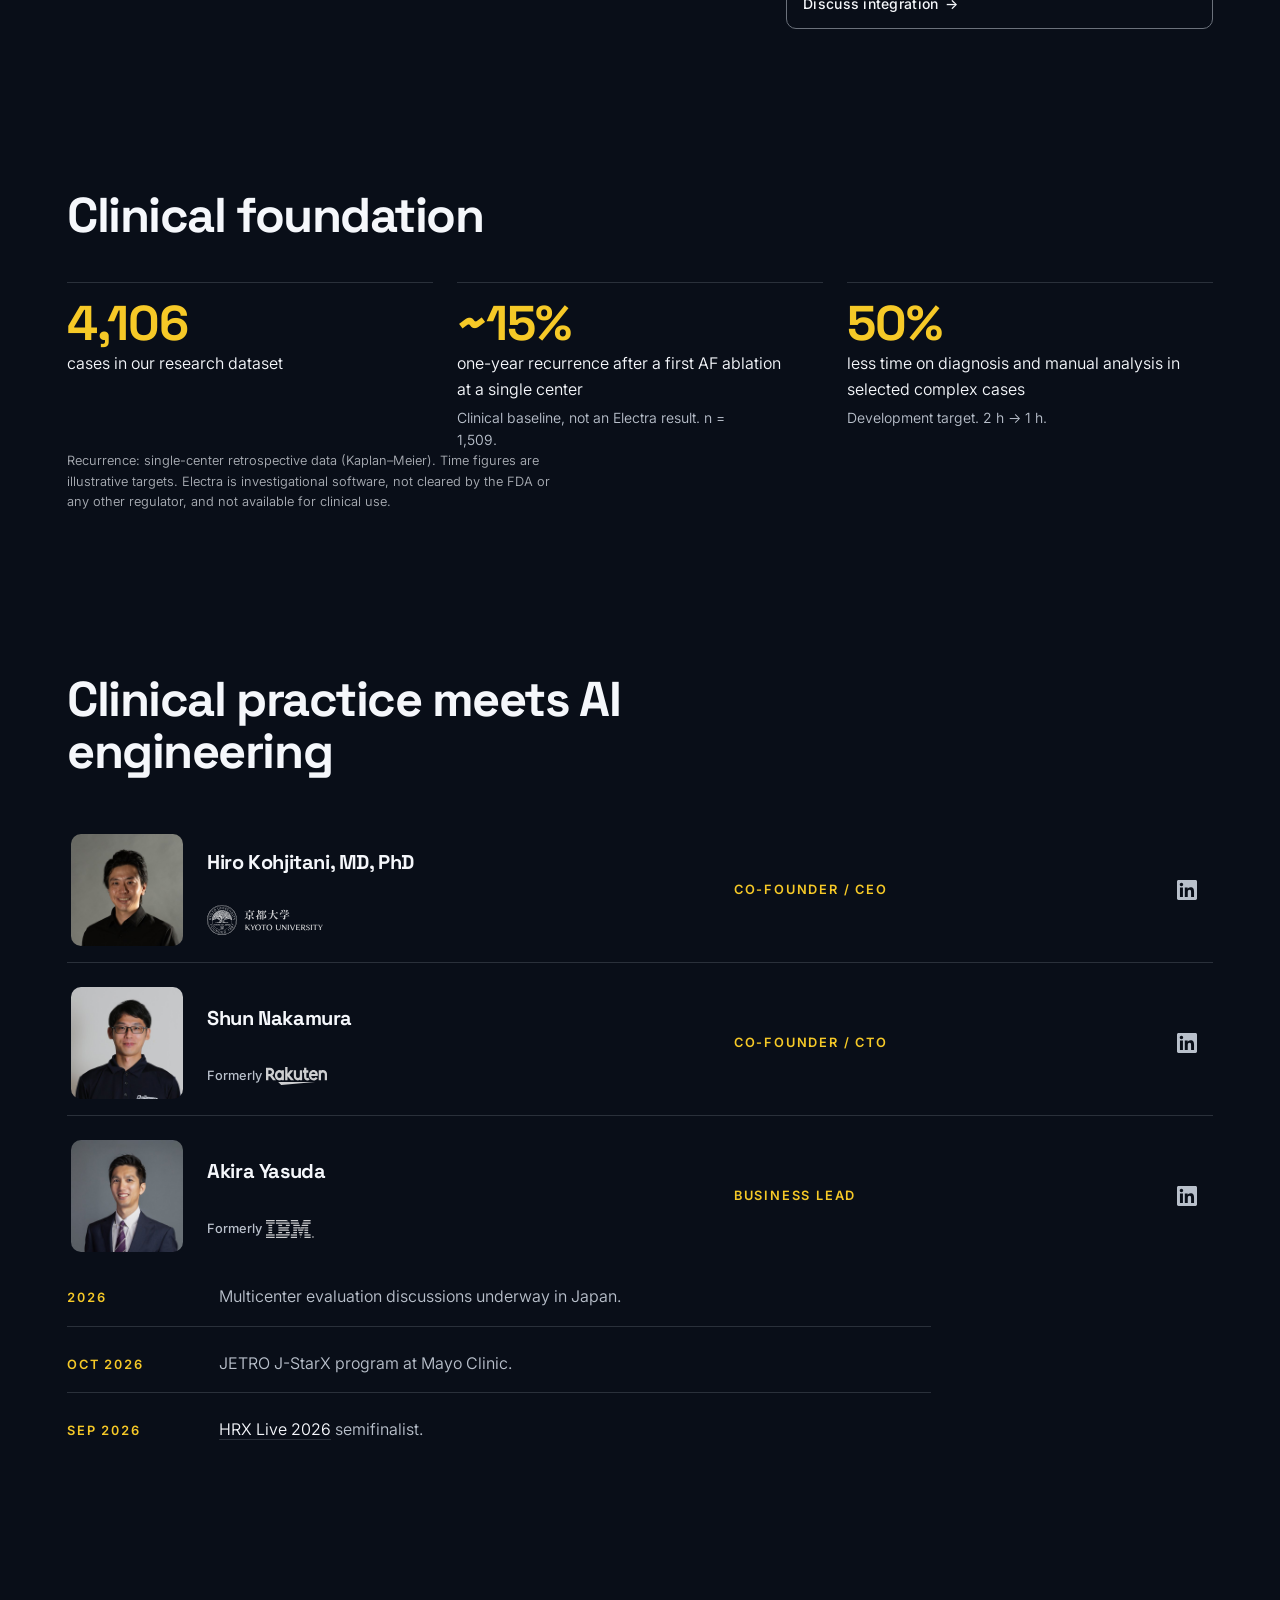
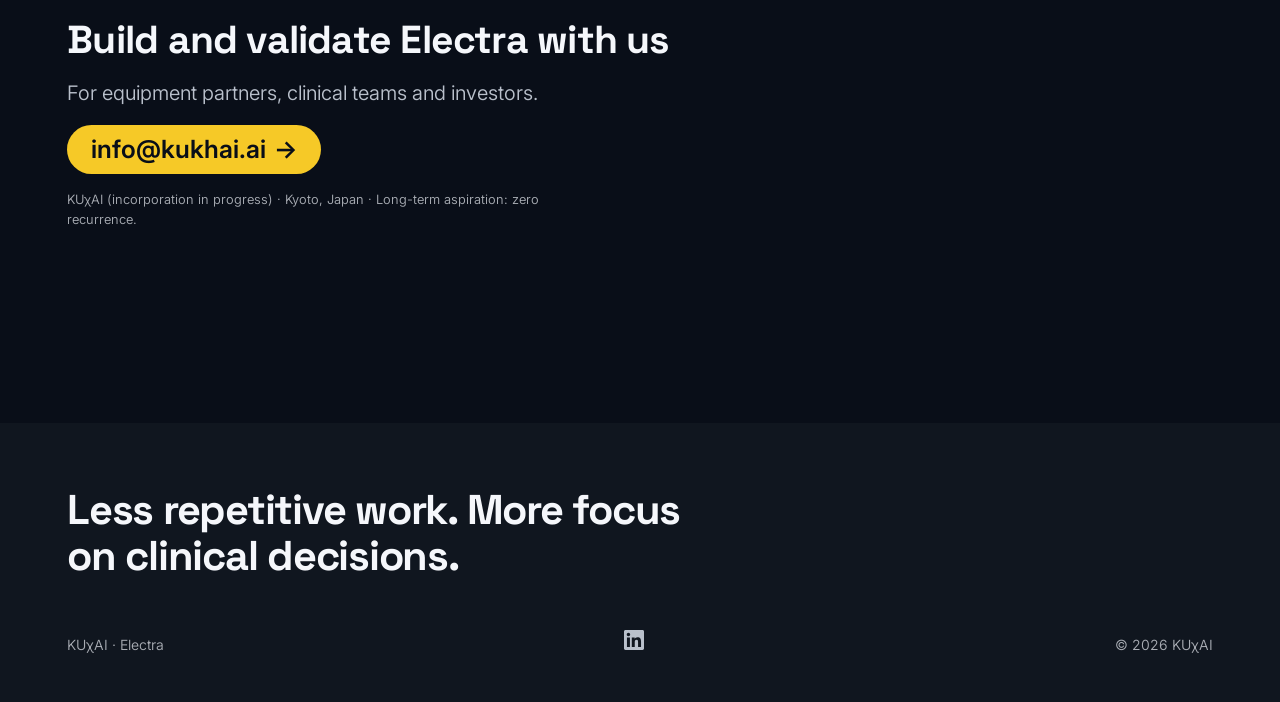
==== commit b8cc4af1: "Promote /new to the site root; /new redirects to / Co-Authored-By: Claude Opus 5.5 <noreply@anthropi" ====
--- a/index.html
+++ b/index.html
@@ -1,241 +1,259 @@
 <!doctype html>
+<!-- purpose: exempt — 公開 Web サイト本体（資料ではない）。目的と読み手は s2i_ecg_fm docs/strategy/2026-10-27-website-update-plan.md -->
 <html lang="en">
 <head>
 <meta charset="utf-8">
 <meta name="viewport" content="width=device-width, initial-scale=1">
-<title>KUχAI — Real-time intracardiac signal analysis for catheter ablation</title>
-<meta name="description" content="KUχAI builds Electra, a model that reads intracardiac electrograms and surface ECG during catheter ablation — physician-supervised annotation, channel reconstruction, and endpoint assessment, alongside the recording and mapping systems the lab already uses.">
+<meta name="robots" content="noindex">
+<title>KUχAI — Electra, AI algorithm platform for cardiac ablation</title>
+<meta name="description" content="Electra is an AI algorithm platform for cardiac ablation, designed to run inside the EP workstation: automated measurement, labeling and signal selection, with findings linked to the original signals.">
 <link rel="icon" href="assets/favicon.ico" sizes="any">
 <link rel="icon" type="image/png" sizes="32x32" href="assets/favicon-32.png">
 <link rel="icon" type="image/png" sizes="192x192" href="assets/favicon-192.png">
 <link rel="apple-touch-icon" sizes="180x180" href="assets/apple-touch-icon.png">
-<meta name="theme-color" content="#061126">
+<meta name="theme-color" content="#090E18">
 <link rel="preconnect" href="https://fonts.googleapis.com">
 <link rel="preconnect" href="https://fonts.gstatic.com" crossorigin>
 <link href="https://fonts.googleapis.com/css2?family=Space+Grotesk:wght@500;700&family=Inter:wght@350;400;500;600&family=JetBrains+Mono:wght@400;500&display=swap" rel="stylesheet">
 <link rel="stylesheet" href="site.css">
+<style>
+  .demo-tabs { display: flex; gap: var(--space-xs); flex-wrap: wrap; }
+  .demo-tab { font: 500 var(--text-sm) var(--font-body); color: var(--color-muted); background: transparent; cursor: pointer;
+    border: var(--rule-hair) solid var(--color-edge); border-radius: var(--radius-pill); padding: var(--space-xs) var(--space-md); min-height: 44px; }
+  .demo-tab[aria-selected="true"] { color: var(--color-paper); background: var(--color-accent); border-color: var(--color-accent); }
+  .stats { display: grid; gap: var(--space-lg); grid-template-columns: repeat(auto-fit, minmax(14rem, 1fr)); }
+  .stat { display: grid; gap: var(--space-2xs); align-content: start; border-block-start: var(--rule-hair) solid var(--color-rule); padding-block-start: var(--space-md); }
+  .stat__num { font: 700 var(--text-3xl)/1 var(--font-display); color: var(--color-accent); letter-spacing: -.02em; }
+  .stat__label { color: var(--color-ink); max-width: 34ch; }
+  .stat__sub { color: var(--color-muted); font-size: var(--text-sm); max-width: 34ch; }
+  .fine { color: var(--color-neutral); font-size: var(--text-xs); max-width: var(--measure); line-height: 1.6; }
+  .cta-simple { display: grid; gap: var(--space-md); justify-items: start; max-width: 46rem; }
+  .cta-simple h2 { font: 700 var(--text-2xl)/1.1 var(--font-display); letter-spacing: -.02em; margin: 0; color: var(--color-ink); }
+  .cta-mail { font: 600 var(--text-lg)/1 var(--font-body); color: var(--color-paper); background: var(--color-accent); border-radius: var(--radius-pill);
+    padding: var(--space-sm) var(--space-lg); min-height: 44px; display: inline-flex; align-items: center; gap: var(--space-xs); text-decoration: none; }
+  .cta-mail:hover, .cta-mail:focus-visible { background: var(--color-focus); }
+  .cta-mail:focus-visible { outline: 2px solid var(--color-ink); outline-offset: 3px; }
+  .wordmark-wrap { display: flex; align-items: baseline; gap: var(--space-sm); flex-wrap: wrap; }
+  .pronounce { font: 500 var(--text-sm) var(--font-outlier); color: var(--color-muted); letter-spacing: .04em; white-space: nowrap; }
+  .partners { list-style: none; margin: 0; padding: 0; display: grid; gap: var(--space-sm); grid-template-columns: repeat(auto-fit, minmax(13rem, 1fr)); }
+  .partners li { border: var(--rule-hair) solid var(--color-rule); border-radius: var(--radius-md); padding: var(--space-md); color: var(--color-ink); }
+  .partners small { display: block; color: var(--color-muted); margin-top: var(--space-2xs); }
+  /* デモをサイトの一番上に、ページ幅いっぱいで（中村さん 2026-10-28） */
+  .demo-hero { display: grid; gap: var(--space-md); padding-block: var(--space-xl) var(--space-2xl); }
+  .demo-hero__title { font: 700 clamp(1.9rem, 3vw + 1rem, 3.2rem)/1.08 var(--font-display); letter-spacing: -.03em; margin: 0; max-width: 24ch; color: var(--color-ink); }
+  .demo-hero__title .accent { color: var(--color-accent); }
+  .demo-frame { border: var(--rule-hair) solid var(--color-rule); border-radius: var(--radius-md); overflow: hidden; background: var(--color-paper); }
+  .demo-frame iframe { display: block; width: 100%; height: 1020px; border: 0; }
+  a.demo-tab { text-decoration: none; display: inline-flex; align-items: center; }
+  a.demo-tab:hover, a.demo-tab:focus-visible { color: var(--color-paper); background: var(--color-accent); border-color: var(--color-accent); }
+  .demo-block { display: grid; gap: var(--space-sm); scroll-margin-top: calc(var(--nav-h, 64px) + var(--space-md)); }
+  .demo-block + .demo-block { margin-top: var(--space-xl); }
+  .demo-block__title { font: 700 var(--text-xl)/1.2 var(--font-display); margin: 0; color: var(--color-ink); }
+  /* below the wide layout the map stacks; the two input systems sit side by side (中村 2026-10-28) */
+  @media (max-width: 59.99rem) {
+    .map > .map__group:first-child { grid-template-columns: minmax(0, 1fr) minmax(0, 1fr); }
+  }
+  /* team: where each person comes from, as a monochrome logo under the name */
+  .person { grid-template-areas: "photo name link" "photo role link" "photo org link"; }
+  .person__org { grid-area: org; display: flex; align-items: center; gap: var(--space-2xs); margin-top: var(--space-3xs);
+    font: 500 var(--text-xs) var(--font-body); color: var(--color-muted); }
+  .person__org img { height: 18px; width: auto; filter: brightness(0) invert(1); opacity: .8; }
+  .person__org img[src*="kyoto"] { height: 30px; } /* emblem + two-line wordmark: needs more height to read */
+  @media (min-width: 60rem) {
+    .person { grid-template-areas: "photo name role link" "photo org role link"; }
+  }
+  /* phone: title + demo on one screen */
+  @media (max-width: 600px) {
+    .demo-block { gap: var(--space-xs); scroll-margin-top: calc(var(--nav-h, 56px) + var(--space-xs)); }
+    .demo-block .note { display: none; }
+    .demo-block__title { font-size: var(--text-lg); }
+    .demo-frame iframe { height: 560px; }
+  }
+  /* PC: the first screen shows the title, the demo buttons and all of demo 1 (中村 2026-10-28「スクロール無しで見えるように」) */
+  .demo-tabs { display: flex; flex-wrap: wrap; align-items: center; gap: var(--space-xs); }
+  .demo-tabs__note { font: 500 var(--text-xs) var(--font-outlier); letter-spacing: .08em; text-transform: uppercase; color: var(--color-muted);
+    border: var(--rule-hair) solid var(--color-rule); border-radius: var(--radius-pill); padding: 2px 10px; margin-inline-start: var(--space-xs); }
+  @media (min-width: 601px) {
+    .masthead .wordmark img { height: 3rem; }
+    .demo-hero { gap: var(--space-sm); padding-block: var(--space-sm) var(--space-xl); }
+    .demo-hero__title { font-size: clamp(1.5rem, 1vw + 1rem, 2.2rem); max-width: none; }
+    .demo-block { gap: var(--space-xs); scroll-margin-top: calc(var(--nav-h, 56px) + var(--space-xs)); }
+    .demo-block__title { font-size: var(--text-lg); }
+  }
+  .demo-hero__after { display: grid; gap: var(--space-md); justify-items: start; max-width: var(--measure); }
+</style>
 </head>
 <body>
 
 <div class="shell">
 
-  <!-- masthead: 大きいワードマーク（固定しない） -->
   <header class="masthead reveal" style="--i: 0">
-    <a class="wordmark" href="#top" aria-label="KUχAI"><img src="assets/kukhai-wordmark.png" alt="KUχAI" width="720" height="322" fetchpriority="high"></a>
+    <div class="wordmark-wrap">
+      <a class="wordmark" href="#top" aria-label="KUχAI"><img src="assets/kukhai-wordmark.png" alt="KUχAI" width="720" height="322" fetchpriority="high"></a>
+      <span class="pronounce">Pronounced Koo-kai</span>
+    </div>
     <div class="masthead__actions">
-      <button class="lang" type="button" aria-label="Switch to Japanese" title="日本語 / English">
-        <span class="lang__en">EN</span><span class="lang__sep" aria-hidden="true">/</span><span class="lang__ja">JA</span>
-      </button>
-      <a class="chip chip--nav" href="#contact"><span data-ja="お問い合わせ">Contact</span><span class="chip__arrow" aria-hidden="true">→</span></a>
+      <a class="chip chip--nav" href="#contact"><span>Contact</span><span class="chip__arrow" aria-hidden="true">→</span></a>
     </div>
   </header>
 
-  <!-- N5 · floating pill: スクロールしても残るタブ。押すとそのセクションへ飛ぶ -->
   <nav class="pill reveal" style="--i: 1" aria-label="Sections">
     <ul class="pill__tabs">
-      <li><a class="tab" href="#procedure" data-ja="技術">Technology</a></li>
-      <li><a class="tab" href="#where" data-ja="連携">Integration</a></li>
-      <li><a class="tab" href="#origin" data-ja="会社概要">About</a></li>
-      <li><a class="tab" href="#team" data-ja="チーム">Team</a></li>
-      <li><a class="tab" href="#news" data-ja="お知らせ">News</a></li>
+      <li><a class="tab" href="#top">Product</a></li>
+      <li><a class="tab" href="#procedure">Technology</a></li>
+      <li><a class="tab" href="#where">Integration</a></li>
+      <li><a class="tab" href="#about">About</a></li>
+      <li><a class="tab" href="#team">Team</a></li>
     </ul>
   </nav>
 
   <main id="top">
 
-    <!-- H2 · split diptych (7/5) -->
-    <section class="hero">
-      <div class="hero__body reveal" style="--i: 1">
-        <h1 class="hero__display" data-ja-html="カテーテルアブレーションの<span class=&quot;accent&quot;>リアルタイム心内電位解析</span>">Real-time <span class="accent">intracardiac signal analysis</span> for catheter ablation.</h1>
-        <p class="lede" data-ja="Electra は、アブレーション手技中の心内電位と体表 ECG をリアルタイムに読み取るモデル。医師の管理のもとで、EP ラボにすでにある記録システムや 3D マッピングシステムと併せて使う。">Electra, the model we are building, reads intracardiac electrograms and the surface ECG during the case. It runs under physician supervision, alongside the recording and mapping systems the lab already uses.</p>
-        <a class="chip" href="#contact"><span data-ja="チームに相談する">Talk to the team</span><span class="chip__arrow" aria-hidden="true">→</span></a>
-      </div>
-
-      <figure class="figure reveal" style="--i: 2">
-        <div class="scope">
-          <svg viewBox="0 0 672 260" role="img" aria-labelledby="scope-title scope-desc" preserveAspectRatio="xMidYMid meet">
-            <title id="scope-title" data-ja="アノテーションのついた 2 チャネルの波形">Two signal traces, annotated</title>
-            <desc id="scope-desc" data-ja="上が体表 ECG、下が心内電位の波形。心内電位の各電位に縦線のマーカー（アノテーション）が付いている。">A surface ECG trace above an intracardiac electrogram trace; vertical marks sit on each intracardiac deflection.</desc>
-
-            <path class="wave wave--surface" d="M0 74.0 L0.0 74.0 L10.0 74.0 L16.0 70.0 L22.0 74.0 L30.0 74.0 L34.0 77.0 L38.0 40.0 L44.0 88.0 L48.0 74.0 L60.0 74.0 L70.0 65.0 L80.0 74.0 L96.0 74.0 L106.0 74.0 L112.0 70.0 L118.0 74.0 L126.0 74.0 L130.0 77.0 L134.0 40.0 L140.0 88.0 L144.0 74.0 L156.0 74.0 L166.0 65.0 L176.0 74.0 L192.0 74.0 L202.0 74.0 L208.0 70.0 L214.0 74.0 L222.0 74.0 L226.0 77.0 L230.0 40.0 L236.0 88.0 L240.0 74.0 L252.0 74.0 L262.0 65.0 L272.0 74.0 L288.0 74.0 L298.0 74.0 L304.0 70.0 L310.0 74.0 L318.0 74.0 L322.0 77.0 L326.0 40.0 L332.0 88.0 L336.0 74.0 L348.0 74.0 L358.0 65.0 L368.0 74.0 L384.0 74.0 L394.0 74.0 L400.0 70.0 L406.0 74.0 L414.0 74.0 L418.0 77.0 L422.0 40.0 L428.0 88.0 L432.0 74.0 L444.0 74.0 L454.0 65.0 L464.0 74.0 L480.0 74.0 L490.0 74.0 L496.0 70.0 L502.0 74.0 L510.0 74.0 L514.0 77.0 L518.0 40.0 L524.0 88.0 L528.0 74.0 L540.0 74.0 L550.0 65.0 L560.0 74.0 L576.0 74.0 L586.0 74.0 L592.0 70.0 L598.0 74.0 L606.0 74.0 L610.0 77.0 L614.0 40.0 L620.0 88.0 L624.0 74.0 L636.0 74.0 L646.0 65.0 L656.0 74.0 L672.0 74.0"></path>
-
-            <path class="wave wave--egm" d="M0 190.0 L12.0 190.0 L15.0 184.0 L18.0 190.0 L26.0 190.0 L30.0 168.0 L33.0 210.0 L36.0 184.0 L40.0 190.0 L54.0 190.0 L58.0 195.0 L62.0 190.0 L96.0 190.0 L108.0 190.0 L111.0 184.0 L114.0 190.0 L122.0 190.0 L126.0 168.0 L129.0 210.0 L132.0 184.0 L136.0 190.0 L150.0 190.0 L154.0 195.0 L158.0 190.0 L192.0 190.0 L204.0 190.0 L207.0 184.0 L210.0 190.0 L218.0 190.0 L222.0 168.0 L225.0 210.0 L228.0 184.0 L232.0 190.0 L246.0 190.0 L250.0 195.0 L254.0 190.0 L288.0 190.0 L300.0 190.0 L303.0 184.0 L306.0 190.0 L314.0 190.0 L318.0 168.0 L321.0 210.0 L324.0 184.0 L328.0 190.0 L342.0 190.0 L346.0 195.0 L350.0 190.0 L384.0 190.0 L396.0 190.0 L399.0 184.0 L402.0 190.0 L410.0 190.0 L414.0 168.0 L417.0 210.0 L420.0 184.0 L424.0 190.0 L438.0 190.0 L442.0 195.0 L446.0 190.0 L480.0 190.0 L492.0 190.0 L495.0 184.0 L498.0 190.0 L506.0 190.0 L510.0 168.0 L513.0 210.0 L516.0 184.0 L520.0 190.0 L534.0 190.0 L538.0 195.0 L542.0 190.0 L576.0 190.0 L588.0 190.0 L591.0 184.0 L594.0 190.0 L602.0 190.0 L606.0 168.0 L609.0 210.0 L612.0 184.0 L616.0 190.0 L630.0 190.0 L634.0 195.0 L638.0 190.0 L672.0 190.0"></path>
-
-            <g class="tick" stroke-dasharray="3 5">
-              <line x1="30" y1="150" x2="30" y2="232"></line>
-              <line x1="126" y1="150" x2="126" y2="232"></line>
-              <line x1="222" y1="150" x2="222" y2="232"></line>
-              <line x1="318" y1="150" x2="318" y2="232"></line>
-              <line x1="414" y1="150" x2="414" y2="232"></line>
-              <line x1="510" y1="150" x2="510" y2="232"></line>
-              <line x1="606" y1="150" x2="606" y2="232"></line>
-            </g>
-            <g class="tick-cap">
-              <circle cx="30" cy="146" r="3.5"></circle>
-              <circle cx="126" cy="146" r="3.5"></circle>
-              <circle cx="222" cy="146" r="3.5"></circle>
-              <circle cx="318" cy="146" r="3.5"></circle>
-              <circle cx="414" cy="146" r="3.5"></circle>
-              <circle cx="510" cy="146" r="3.5"></circle>
-              <circle cx="606" cy="146" r="3.5"></circle>
-            </g>
-          </svg>
-        </div>
-
-        <figcaption>
-          <span class="legend">
-            <span class="legend__item legend__item--surface"><span class="legend__key" aria-hidden="true"></span><span data-ja="体表 ECG">Surface ECG</span></span>
-            <span class="legend__item legend__item--egm"><span class="legend__key" aria-hidden="true"></span><span data-ja="心内電位">Intracardiac EGM</span></span>
-            <span class="legend__item legend__item--mark"><span class="legend__key" aria-hidden="true"></span><span data-ja="アノテーション">Annotation</span></span>
-          </span>
-        </figcaption>
-      </figure>
-    </section>
-
-    <!-- F4 · step sequence -->
+    <section class="demo-hero reveal" style="--i: 1">
+      <h1 class="demo-hero__title">Electra — <span class="accent">AI algorithm platform</span> for cardiac ablation</h1>
+      <nav class="demo-tabs" aria-label="Demos">
+        <a class="demo-tab" href="#demo1">Auto-read pacing response</a>
+        <a class="demo-tab" href="#demo2">Live ablation tracking</a>
+        <span class="demo-tabs__note">Sample data</span>
+      </nav>
+
+      <div class="demo-block" id="demo1">
+        <h2 class="demo-block__title">Reads the response to pacing, automatically</h2>
+        <div class="demo-frame"><iframe scrolling="no" src="demo1/" title="Electra: automatic read of the pacing response" loading="eager"></iframe></div>
+      </div>
+
+      <div class="demo-block" id="demo2">
+        <h2 class="demo-block__title">Tracks cycle length live during ablation</h2>
+        <div class="demo-frame"><iframe scrolling="no" src="demo2/" title="Electra: live cycle-length tracking during ablation" loading="lazy"></iframe></div>
+      </div>
+
+      <div class="demo-hero__after">
+        <a class="chip" href="#contact"><span>Talk to us</span><span class="chip__arrow" aria-hidden="true">→</span></a>
+      </div>
+    </section>
+
+    <section id="problem" class="section section--tight reveal" style="--i: 3" aria-labelledby="h-problem">
+      <header class="head-hang">
+        <h2 id="h-problem">Complex ablation runs on manual signal analysis</h2>
+      </header>
+      <p class="lede">Interval measurement, activation matching and channel review are still done by hand — about two of four hours in a complex case.</p>
+      <p class="note">AF recurs after ablation in 20–40% of patients.<sup>1</sup></p>
+      <p class="fine"><sup>1</sup> Mayo Clinic, June 2025. Time split is illustrative.</p>
+    </section>
+
     <section id="procedure" class="section section--tight reveal" style="--i: 3" aria-labelledby="h-procedure">
       <header class="head-hang">
-        <h2 id="h-procedure" data-ja="Electra にできること">What Electra does</h2>
-        <p class="note" data-ja="Electra が担う役割は 3 つ。手技の進行順に並べた。">Three things the model is built to do, in the order the case runs.</p>
+        <h2 id="h-procedure">What Electra is built to do</h2>
       </header>
-
       <ol class="steps">
-        <li class="step">
-          <span class="step__stage">1.0</span>
-          <h3 data-ja="録画全体を読む">Read the whole recording</h3>
-          <p data-ja="既存のシステムは、マップを作るために点をアノテーションする。Electra は時間軸に沿って録画を読む。心内電位と体表 ECG を同じ入力として扱うため、マップ上の点だけでなく、信号がその間どう動いていたかも連続した記録として残る。">Existing systems annotate points to build a map. Electra reads the recording along the time axis — intracardiac electrograms and the surface ECG together — so the case has a continuous record of what the signal was doing, not only the points that made it into the map.</p>
-        </li>
-        <li class="step">
-          <span class="step__stage">2.0</span>
-          <h3 data-ja="留置していない部位の心内電位を推定する">Estimate the signal where there is no catheter</h3>
-          <p data-ja-html="カテーテルは、留置した部位の電位しか記録しない。Electra は、記録されている体表 ECG と心内電位から、カテーテルを留置していない部位の心内電位を推定することを目指している。カテーテルを動かさずにその部位の電位を捉える、という狙い。">A catheter only records where it sits. From the surface ECG and the recorded channels, Electra aims to estimate the intracardiac signal where no catheter is — so a site can be evaluated without repositioning the catheter there.</p>
-        </li>
-        <li class="step">
-          <span class="step__stage">3.0</span>
-          <h3 data-ja="アブレーションのエンドポイント評価を支える">Assess the ablation endpoint</h3>
-          <p data-ja="この焼灼で十分か、同じラインをもう一度なぞるか——通電のたびに術者が下す判断を Electra が支える。">Electra supports the call the operator makes at the end of each ablation application: is this lesion adequate, or does the line need another pass?</p>
-        </li>
+        <li class="step"><span class="step__stage">01</span><h3>Automated measurement</h3><p>Intervals, beat labels and signal selection.</p></li>
+        <li class="step"><span class="step__stage">02</span><h3>Changes over time</h3><p>Interval trends across the procedure.</p></li>
+        <li class="step"><span class="step__stage">03</span><h3>Reviewable evidence</h3><p>Findings linked to the original signals.</p></li>
       </ol>
-    </section>
-
-    <!-- alternating diptych: figure left, text right -->
+      <p class="note">In research: estimated signals, lesion and line assessment.</p>
+    </section>
+
     <section id="where" class="section reveal" style="--i: 4" aria-labelledby="h-where">
       <div class="split">
         <figure class="figure">
           <div class="map">
             <div class="map__group">
-              <p class="map__node" data-ja="EP 記録システム">EP recording system</p>
-              <p class="map__node" data-ja="3D マッピングシステム">3D mapping system</p>
+              <p class="map__node">EP recording system</p>
+              <p class="map__node">3D mapping system</p>
             </div>
             <span class="map__arrow" aria-hidden="true"></span>
             <p class="map__node map__node--core">Electra</p>
             <span class="map__arrow" aria-hidden="true"></span>
             <div class="map__group">
-              <p class="map__node" data-ja="アノテーション">Annotations</p>
-              <p class="map__node" data-ja="再構成した心内電位">Reconstructed channels</p>
-              <p class="map__node" data-ja="エンドポイント評価">Endpoint assessment</p>
+              <p class="map__node">Measurements &amp; labels</p>
+              <p class="map__node">Selected signals &amp; trends</p>
+              <p class="map__node">Estimated signals · lesion &amp; line assessment (research)</p>
             </div>
           </div>
-          <figcaption data-ja="信号の経路 — 何を入力し、何を返すか">Signal path — what goes in, what comes back</figcaption>
+          <figcaption>Signal path — results return to the workstation's own display</figcaption>
         </figure>
-
         <div class="split__text">
           <header class="head-hang">
-            <h2 id="h-where" data-ja="既存システムとの連携">Working with existing systems</h2>
+            <h2 id="h-where">Inside your system, not a replacement for it</h2>
           </header>
-          <p class="lede" data-ja="Electra は EP 記録システムや 3D マッピングシステムと併せて使う設計で、手技中にすでに記録されている信号を読み、アノテーション、再構成した心内電位、エンドポイントの評価を出力する。どちらの装置も置き換えない。">Electra is designed to run alongside the EP recording system and the 3D mapping system, reading the signals the lab already records and returning annotations, reconstructed channels, and an endpoint assessment. It does not replace either system.</p>
-          <p class="note" data-ja="連携の方法は施設ごとに異なる。入力に使うのは、その EP ラボで既に記録している信号だ。">Integration varies from lab to lab; the inputs are always signals the lab already records.</p>
-          <p class="note" data-ja="Electra はベンダー非依存を前提に設計されている。提供の形としては、EP 記録システムや 3D マッピングシステムのメーカーへのアルゴリズムライセンス供与を主に想定しており、病院に別の装置を売る形は想定していない。">Electra is designed to be vendor-agnostic. We expect the main route to be licensing the algorithms to EP recording and 3D mapping system companies, rather than selling a separate box to hospitals.</p>
+          <p class="lede">Reads the signals the lab already records. Results return to the workstation display in real time.</p>
+          <p class="note">Partnering through software licensing and joint development.</p>
+          <a class="chip" href="#contact"><span>Discuss integration</span><span class="chip__arrow" aria-hidden="true">→</span></a>
         </div>
       </div>
     </section>
 
-    <!-- origin -->
-    <section id="origin" class="section section--tight reveal" style="--i: 5" aria-labelledby="h-origin">
+    <section id="about" class="section section--tight reveal" style="--i: 5" aria-labelledby="h-about">
       <header class="head-hang">
-        <h2 id="h-origin" data-ja="KUχAI について">About KUχAI</h2>
+        <h2 id="h-about">Clinical foundation</h2>
       </header>
-      <div class="origin">
-        <p class="lede" data-ja="KUχAI は京都大学のカテーテルアブレーション研究から生まれた。臨床と技術は一つのチームで、課題を定義している人間が、実際にアブレーションを行う術者でもある。">KUχAI grew out of catheter-ablation research at Kyoto University. Clinical and engineering are one team: the people specifying the problem are the ones performing the ablations.</p>
-      </div>
-    </section>
-
-    <!-- team -->
+      <div class="stats">
+        <div class="stat"><span class="stat__num">4,106</span><span class="stat__label">cases in our research dataset</span></div>
+        <div class="stat"><span class="stat__num">~15%</span><span class="stat__label">one-year recurrence after a first AF ablation at a single center</span><span class="stat__sub">Clinical baseline, not an Electra result. n = 1,509.</span></div>
+        <div class="stat"><span class="stat__num">50%</span><span class="stat__label">less time on diagnosis and manual analysis in selected complex cases</span><span class="stat__sub">Development target. 2 h → 1 h.</span></div>
+      </div>
+      <p class="fine">Recurrence: single-center retrospective data (Kaplan–Meier). Time figures are illustrative targets. Electra is investigational software, not cleared by the FDA or any other regulator, and not available for clinical use.</p>
+    </section>
+
     <section id="team" class="section section--tight reveal" style="--i: 6" aria-labelledby="h-team">
       <header class="head-hang">
-        <h2 id="h-team" data-ja="チーム">Team</h2>
+        <h2 id="h-team">Clinical practice meets AI engineering</h2>
       </header>
       <ul class="team">
         <li class="person">
           <img class="person__photo" src="assets/team/kohjitani.jpg" alt="" width="480" height="480" loading="lazy">
-          <span class="person__name" data-ja="糀谷　泰彦">Hirohiko Kohjitani</span>
-          <span class="person__role">Founder</span>
-          <a class="person__link" href="https://www.linkedin.com/in/hirohiko-kohjitani" rel="noopener" aria-label="Hirohiko Kohjitani on LinkedIn" title="Hirohiko Kohjitani on LinkedIn"><svg class="icon-li" viewBox="0 0 24 24" aria-hidden="true" focusable="false"><path d="M20.447 20.452h-3.554v-5.569c0-1.328-.027-3.037-1.852-3.037-1.853 0-2.136 1.445-2.136 2.939v5.667H9.351V9h3.414v1.561h.046c.477-.9 1.637-1.85 3.37-1.85 3.601 0 4.267 2.37 4.267 5.455v6.286zM5.337 7.433c-1.144 0-2.063-.926-2.063-2.065 0-1.138.92-2.063 2.063-2.063 1.14 0 2.064.925 2.064 2.063 0 1.139-.925 2.065-2.064 2.065zm1.782 13.019H3.555V9h3.564v11.452zM22.225 0H1.771C.792 0 0 .774 0 1.729v20.542C0 23.227.792 24 1.771 24h20.451C23.2 24 24 23.227 24 22.271V1.729C24 .774 23.2 0 22.225 0z"></path></svg></a>
+          <span class="person__name">Hiro Kohjitani, MD, PhD</span>
+          <span class="person__role">Co-Founder / CEO</span>
+          <span class="person__org"><img src="assets/logos/kyoto-university.svg" alt="Kyoto University" loading="lazy"></span>
+          <a class="person__link" href="https://www.linkedin.com/in/hirohiko-kohjitani" rel="noopener" aria-label="Hiro Kohjitani, MD, PhD on LinkedIn" title="Hiro Kohjitani, MD, PhD on LinkedIn"><svg class="icon-li" viewBox="0 0 24 24" aria-hidden="true" focusable="false"><path d="M20.447 20.452h-3.554v-5.569c0-1.328-.027-3.037-1.852-3.037-1.853 0-2.136 1.445-2.136 2.939v5.667H9.351V9h3.414v1.561h.046c.477-.9 1.637-1.85 3.37-1.85 3.601 0 4.267 2.37 4.267 5.455v6.286zM5.337 7.433c-1.144 0-2.063-.926-2.063-2.065 0-1.138.92-2.063 2.063-2.063 1.14 0 2.064.925 2.064 2.063 0 1.139-.925 2.065-2.064 2.065zm1.782 13.019H3.555V9h3.564v11.452zM22.225 0H1.771C.792 0 0 .774 0 1.729v20.542C0 23.227.792 24 1.771 24h20.451C23.2 24 24 23.227 24 22.271V1.729C24 .774 23.2 0 22.225 0z"></path></svg></a>
         </li>
         <li class="person">
           <img class="person__photo" src="assets/team/nakamura.jpg" alt="" width="480" height="480" loading="lazy">
-          <span class="person__name" data-ja="中村　俊輔">Shunsuke Nakamura</span>
-          <span class="person__role">Co-founder / CTO</span>
-          <a class="person__link" href="https://www.linkedin.com/in/shunsuke-nakamura" rel="noopener" aria-label="Shunsuke Nakamura on LinkedIn" title="Shunsuke Nakamura on LinkedIn"><svg class="icon-li" viewBox="0 0 24 24" aria-hidden="true" focusable="false"><path d="M20.447 20.452h-3.554v-5.569c0-1.328-.027-3.037-1.852-3.037-1.853 0-2.136 1.445-2.136 2.939v5.667H9.351V9h3.414v1.561h.046c.477-.9 1.637-1.85 3.37-1.85 3.601 0 4.267 2.37 4.267 5.455v6.286zM5.337 7.433c-1.144 0-2.063-.926-2.063-2.065 0-1.138.92-2.063 2.063-2.063 1.14 0 2.064.925 2.064 2.063 0 1.139-.925 2.065-2.064 2.065zm1.782 13.019H3.555V9h3.564v11.452zM22.225 0H1.771C.792 0 0 .774 0 1.729v20.542C0 23.227.792 24 1.771 24h20.451C23.2 24 24 23.227 24 22.271V1.729C24 .774 23.2 0 22.225 0z"></path></svg></a>
+          <span class="person__name">Shun Nakamura</span>
+          <span class="person__role">Co-Founder / CTO</span>
+          <span class="person__org"><span>Formerly</span><img src="assets/logos/rakuten.svg" alt="Rakuten" loading="lazy"></span>
+          <a class="person__link" href="https://www.linkedin.com/in/shunsuke-nakamura" rel="noopener" aria-label="Shun Nakamura on LinkedIn" title="Shun Nakamura on LinkedIn"><svg class="icon-li" viewBox="0 0 24 24" aria-hidden="true" focusable="false"><path d="M20.447 20.452h-3.554v-5.569c0-1.328-.027-3.037-1.852-3.037-1.853 0-2.136 1.445-2.136 2.939v5.667H9.351V9h3.414v1.561h.046c.477-.9 1.637-1.85 3.37-1.85 3.601 0 4.267 2.37 4.267 5.455v6.286zM5.337 7.433c-1.144 0-2.063-.926-2.063-2.065 0-1.138.92-2.063 2.063-2.063 1.14 0 2.064.925 2.064 2.063 0 1.139-.925 2.065-2.064 2.065zm1.782 13.019H3.555V9h3.564v11.452zM22.225 0H1.771C.792 0 0 .774 0 1.729v20.542C0 23.227.792 24 1.771 24h20.451C23.2 24 24 23.227 24 22.271V1.729C24 .774 23.2 0 22.225 0z"></path></svg></a>
         </li>
         <li class="person">
           <img class="person__photo" src="assets/team/yasuda.jpg" alt="" width="480" height="480" loading="lazy">
-          <span class="person__name" data-ja="安田　晃">Akira Yasuda</span>
-          <span class="person__role">Business lead</span>
+          <span class="person__name">Akira Yasuda</span>
+          <span class="person__role">Business Lead</span>
+          <span class="person__org"><span>Formerly</span><img src="assets/logos/ibm.svg" alt="IBM" loading="lazy"></span>
           <a class="person__link" href="https://www.linkedin.com/in/sayrendipity" rel="noopener" aria-label="Akira Yasuda on LinkedIn" title="Akira Yasuda on LinkedIn"><svg class="icon-li" viewBox="0 0 24 24" aria-hidden="true" focusable="false"><path d="M20.447 20.452h-3.554v-5.569c0-1.328-.027-3.037-1.852-3.037-1.853 0-2.136 1.445-2.136 2.939v5.667H9.351V9h3.414v1.561h.046c.477-.9 1.637-1.85 3.37-1.85 3.601 0 4.267 2.37 4.267 5.455v6.286zM5.337 7.433c-1.144 0-2.063-.926-2.063-2.065 0-1.138.92-2.063 2.063-2.063 1.14 0 2.064.925 2.064 2.063 0 1.139-.925 2.065-2.064 2.065zm1.782 13.019H3.555V9h3.564v11.452zM22.225 0H1.771C.792 0 0 .774 0 1.729v20.542C0 23.227.792 24 1.771 24h20.451C23.2 24 24 23.227 24 22.271V1.729C24 .774 23.2 0 22.225 0z"></path></svg></a>
         </li>
       </ul>
-    </section>
-
-
-    <!-- news -->
-    <section id="news" class="section section--tight reveal" style="--i: 7" aria-labelledby="h-news">
-      <header class="head-hang">
-        <h2 id="h-news" data-ja="お知らせ">News</h2>
-      </header>
       <ol class="news">
-        <li class="news__item">
-          <time class="news__date" datetime="2026-10" data-ja="2026年10〜11月">Oct–Nov 2026</time>
-          <p class="news__text" data-ja="JETRO の J-StarX プログラムで Mayo Clinic を訪問（予定）。">Visiting Mayo Clinic through JETRO&#39;s J-StarX program.</p>
-        </li>
-        <li class="news__item">
-          <time class="news__date" datetime="2026-09" data-ja="2026年9月">Sep 2026</time>
-          <p class="news__text" data-ja-html="2026 HRX Pitch Competition の&lt;a class=&quot;news__link&quot; href=&quot;https://experiencehrx.com/hrx-live/pitch-competition/pitch-competition-semi-finalists/&quot; rel=&quot;noopener&quot;&gt;セミファイナリスト&lt;/a&gt;に選出（アトランタ）。">Semi-Finalist, <a class="news__link" href="https://experiencehrx.com/hrx-live/pitch-competition/pitch-competition-semi-finalists/" rel="noopener">2026 HRX Pitch Competition</a> in Atlanta.</p>
-        </li>
+        <li class="news__item"><time class="news__date">2026</time><p class="news__text">Multicenter evaluation discussions underway in Japan.</p></li>
+        <li class="news__item"><time class="news__date" datetime="2026-10">Oct 2026</time><p class="news__text">JETRO J-StarX program at Mayo Clinic.</p></li>
+        <li class="news__item"><time class="news__date" datetime="2026-09">Sep 2026</time><p class="news__text"><a class="news__link" href="https://experiencehrx.com/hrx-live/pitch-competition/pitch-competition-semi-finalists/" rel="noopener">HRX Live 2026</a> semifinalist.</p></li>
       </ol>
     </section>
-    <!-- contact -->
+
     <section class="section section--tight reveal" style="--i: 7" id="contact" aria-labelledby="h-contact">
-      <header class="head-hang">
-        <h2 id="h-contact" data-ja="お問い合わせ">Contact</h2>
-      </header>
-      <div class="contact">
-        <div class="contact__rows">
-          <p class="contact__row"><span class="contact__key" data-ja="メール">Email</span><span class="contact__val"><a href="mailto:info@kukhai.ai">info@kukhai.ai</a></span></p>
-          <p class="contact__row"><span class="contact__key" data-ja="会社情報">Company</span><span class="contact__val" data-ja="KUχAI（KUkhAI Inc.）· 日本・京都">KUχAI (KUkhAI Inc.) · Kyoto, Japan</span></p>
-        </div>
+      <div class="cta-simple">
+        <h2 id="h-contact">Build and validate Electra with us</h2>
+        <p class="lede">For equipment partners, clinical teams and investors.</p>
+        <a class="cta-mail" href="mailto:info@kukhai.ai">info@kukhai.ai <span aria-hidden="true">→</span></a>
+        <p class="fine">KUχAI (incorporation in progress) · Kyoto, Japan · Long-term aspiration: zero recurrence.</p>
       </div>
     </section>
 
   </main>
 </div>
 
-<!-- Ft5 · statement -->
 <footer class="foot-stmt">
   <div class="shell">
-    <p class="foot-stmt__line" data-ja="アブレーションの現場から。">Built with the people who perform the ablations.</p>
+    <p class="foot-stmt__line">Less repetitive work. More focus on clinical decisions.</p>
     <div class="foot-stmt__meta">
       <span>KUχAI · Electra</span>
       <a class="foot-stmt__li" href="https://www.linkedin.com/company/ku%CF%87ai/" rel="noopener" aria-label="KUχAI on LinkedIn" title="KUχAI on LinkedIn"><svg class="icon-li" viewBox="0 0 24 24" aria-hidden="true" focusable="false"><path d="M20.447 20.452h-3.554v-5.569c0-1.328-.027-3.037-1.852-3.037-1.853 0-2.136 1.445-2.136 2.939v5.667H9.351V9h3.414v1.561h.046c.477-.9 1.637-1.85 3.37-1.85 3.601 0 4.267 2.37 4.267 5.455v6.286zM5.337 7.433c-1.144 0-2.063-.926-2.063-2.065 0-1.138.92-2.063 2.063-2.063 1.14 0 2.064.925 2.064 2.063 0 1.139-.925 2.065-2.064 2.065zm1.782 13.019H3.555V9h3.564v11.452zM22.225 0H1.771C.792 0 0 .774 0 1.729v20.542C0 23.227.792 24 1.771 24h20.451C23.2 24 24 23.227 24 22.271V1.729C24 .774 23.2 0 22.225 0z"></path></svg></a>
-      <span>© 2026 KUkhAI Inc.</span>
+      <span>© 2026 KUχAI</span>
     </div>
   </div>
 </footer>
 
-
 <script>
 (function () {
-  // 固定バーの実高さを CSS に渡す（タブが折り返すと高さが変わるため）
   var pill = document.querySelector('.pill');
   function navHeight() {
     if (!pill) return;
@@ -244,8 +262,26 @@
   navHeight();
   window.addEventListener('resize', navHeight);
   if (window.ResizeObserver && pill) new ResizeObserver(navHeight).observe(pill);
-  document.addEventListener('click', function (e) { if (e.target.closest('.lang')) setTimeout(navHeight, 50); });
-
+  // each demo page reports its height; fit its iframe to it
+  var frames = Array.prototype.slice.call(document.querySelectorAll('.demo-frame iframe'));
+  // tell each demo how tall it may be to fit on screen: under its title when jumped to, and for demo 1 also from the top of the page
+  function budgets() {
+    frames.forEach(function (f) {
+      var blk = f.closest('.demo-block'); if (!blk || !f.contentWindow) return;
+      var sm = parseFloat(getComputedStyle(blk).scrollMarginTop) || 0;
+      var under = f.getBoundingClientRect().top - blk.getBoundingClientRect().top;
+      var b = window.innerHeight - sm - under - 12;
+      if (blk.id === 'demo1') b = Math.min(b, window.innerHeight - (f.getBoundingClientRect().top + window.scrollY) - 12);
+      try { f.contentWindow.postMessage({ kukhaiBudget: Math.round(b) }, '*'); } catch (e) {}
+    });
+  }
+  frames.forEach(function (f) { f.addEventListener('load', budgets); });
+  window.addEventListener('resize', budgets);
+  setTimeout(budgets, 300);
+  window.addEventListener('message', function (e) {
+    var h = e.data && e.data.kukhaiDemoHeight;
+    frames.forEach(function (f) { if (e.source === f.contentWindow && h > 200) f.style.height = Math.ceil(h) + 'px'; });
+  });
   var tabs = Array.prototype.slice.call(document.querySelectorAll('.tab'));
   if (!tabs.length || !('IntersectionObserver' in window)) return;
   var byId = {};
@@ -262,46 +298,5 @@
 })();
 </script>
 
-
-<script>
-(function () {
-  var doc = document.documentElement;
-  var btn = document.querySelector('.lang');
-  var TITLE = {
-    en: document.title,
-    ja: 'KUχAI — カテーテルアブレーションのリアルタイム心内電位解析'
-  };
-  var DESC = {
-    en: document.querySelector('meta[name="description"]').content,
-    ja: 'KUχAI が開発する Electra は、カテーテルアブレーション手技中の心内電位と体表 ECG を読み取り、医師の管理のもとでアノテーション、心内電位の再構成、エンドポイントの評価を支援するモデル。EP ラボにすでにある記録システムや 3D マッピングシステムと併せて使う。'
-  };
-  function apply(lang) {
-    var ja = lang === 'ja';
-    document.querySelectorAll('[data-ja], [data-ja-html]').forEach(function (el) {
-      if (!el.hasAttribute('data-en')) {
-        el.setAttribute('data-en', el.hasAttribute('data-ja-html') ? el.innerHTML : el.textContent);
-      }
-      if (el.hasAttribute('data-ja-html')) {
-        el.innerHTML = ja ? el.getAttribute('data-ja-html') : el.getAttribute('data-en');
-      } else {
-        el.textContent = ja ? el.getAttribute('data-ja') : el.getAttribute('data-en');
-      }
-    });
-    doc.lang = ja ? 'ja' : 'en';
-    document.title = ja ? TITLE.ja : TITLE.en;
-    document.querySelector('meta[name="description"]').content = ja ? DESC.ja : DESC.en;
-    if (btn) {
-      btn.setAttribute('aria-label', ja ? 'Switch to English' : 'Switch to Japanese');
-      btn.dataset.lang = ja ? 'ja' : 'en';
-    }
-    try { localStorage.setItem('kukhai-lang', ja ? 'ja' : 'en'); } catch (e) {}
-  }
-  var saved = 'en';
-  try { saved = localStorage.getItem('kukhai-lang') || 'en'; } catch (e) {}
-  apply(saved);
-  if (btn) btn.addEventListener('click', function () { apply(doc.lang === 'ja' ? 'en' : 'ja'); });
-})();
-</script>
-
 </body>
 </html>
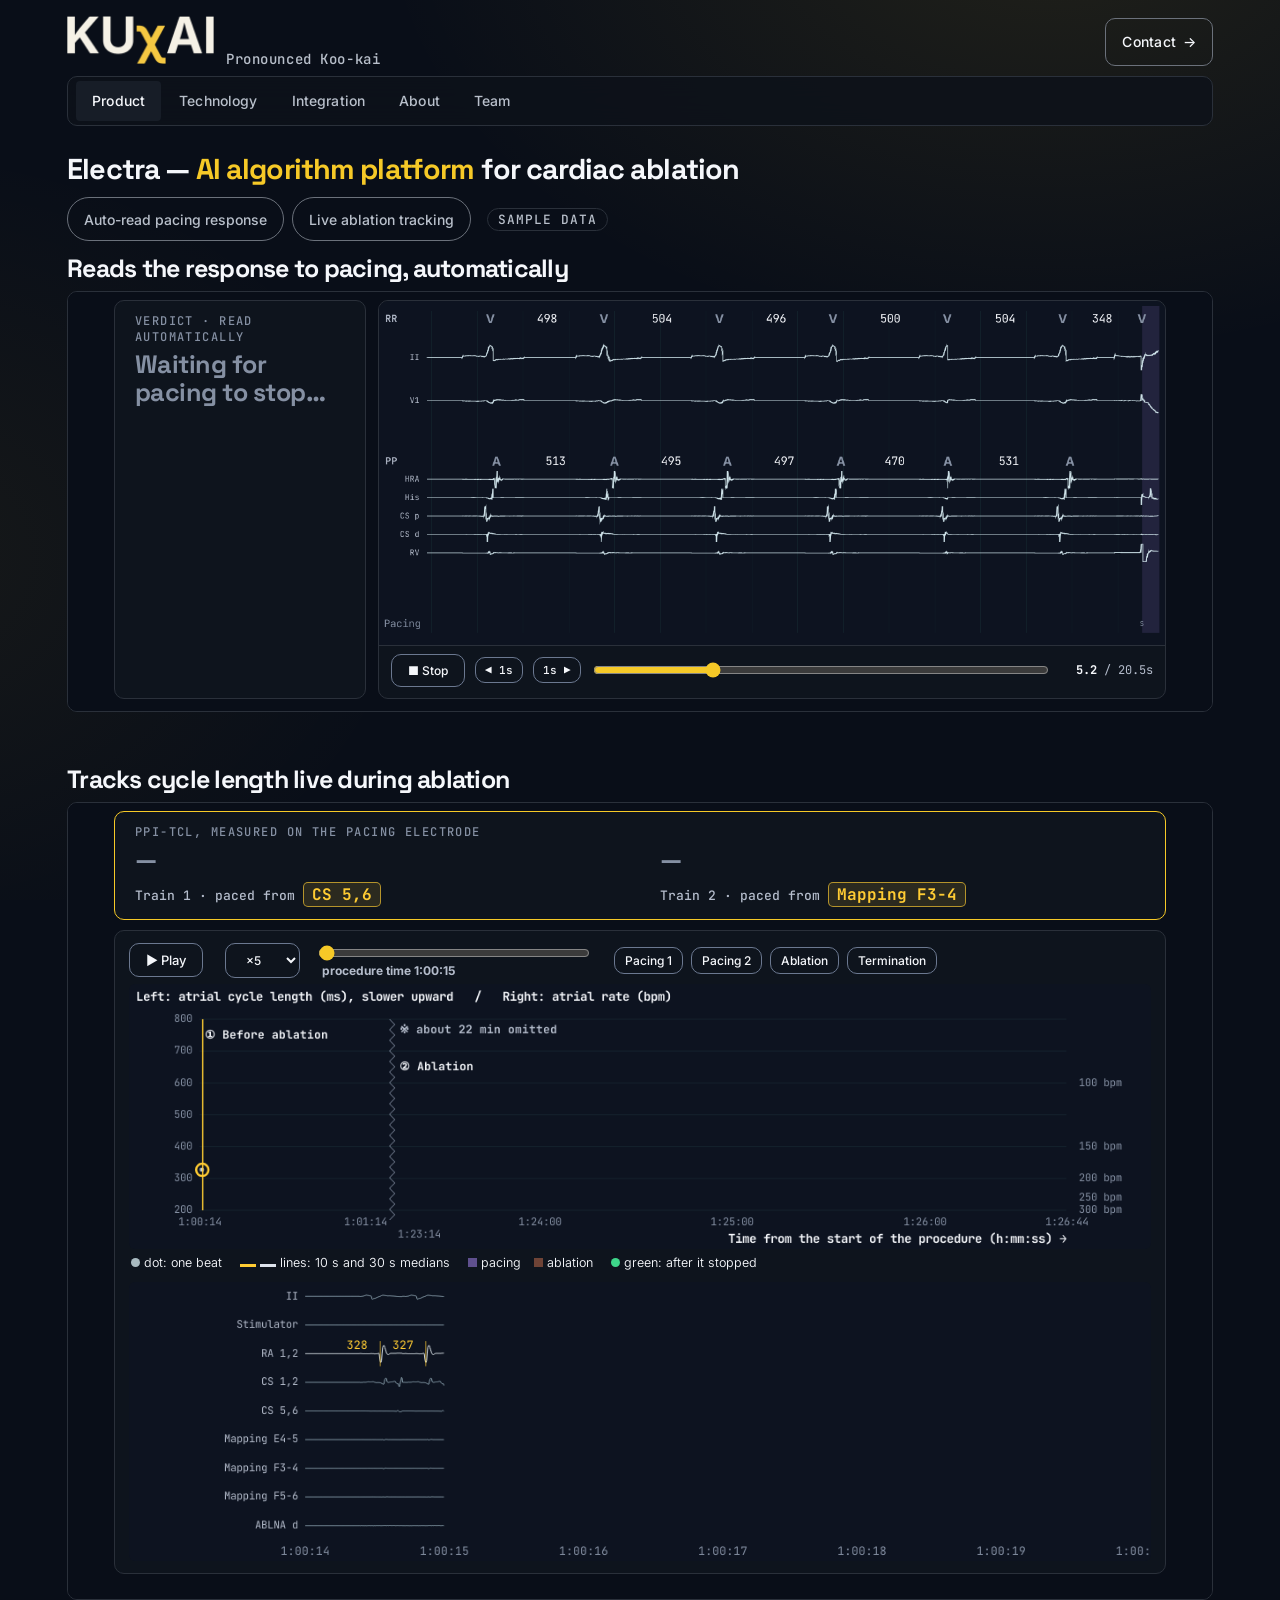
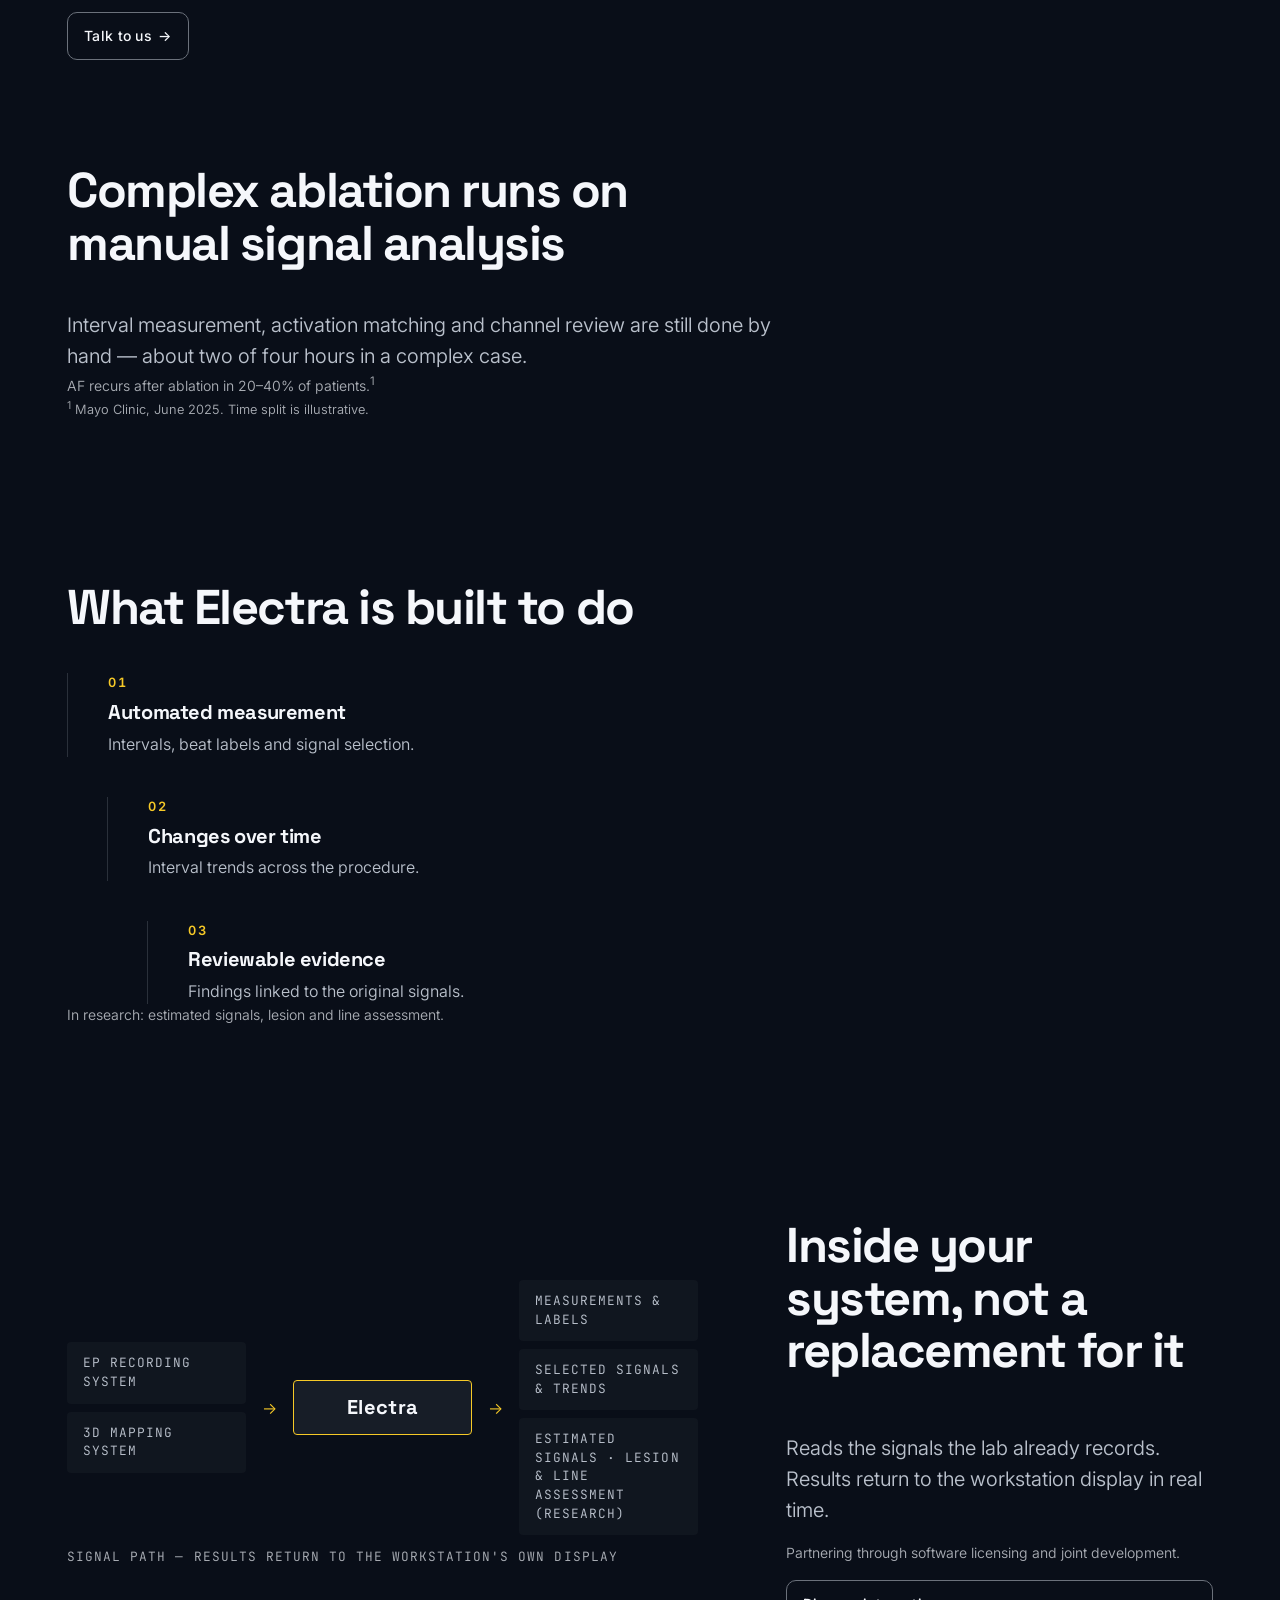
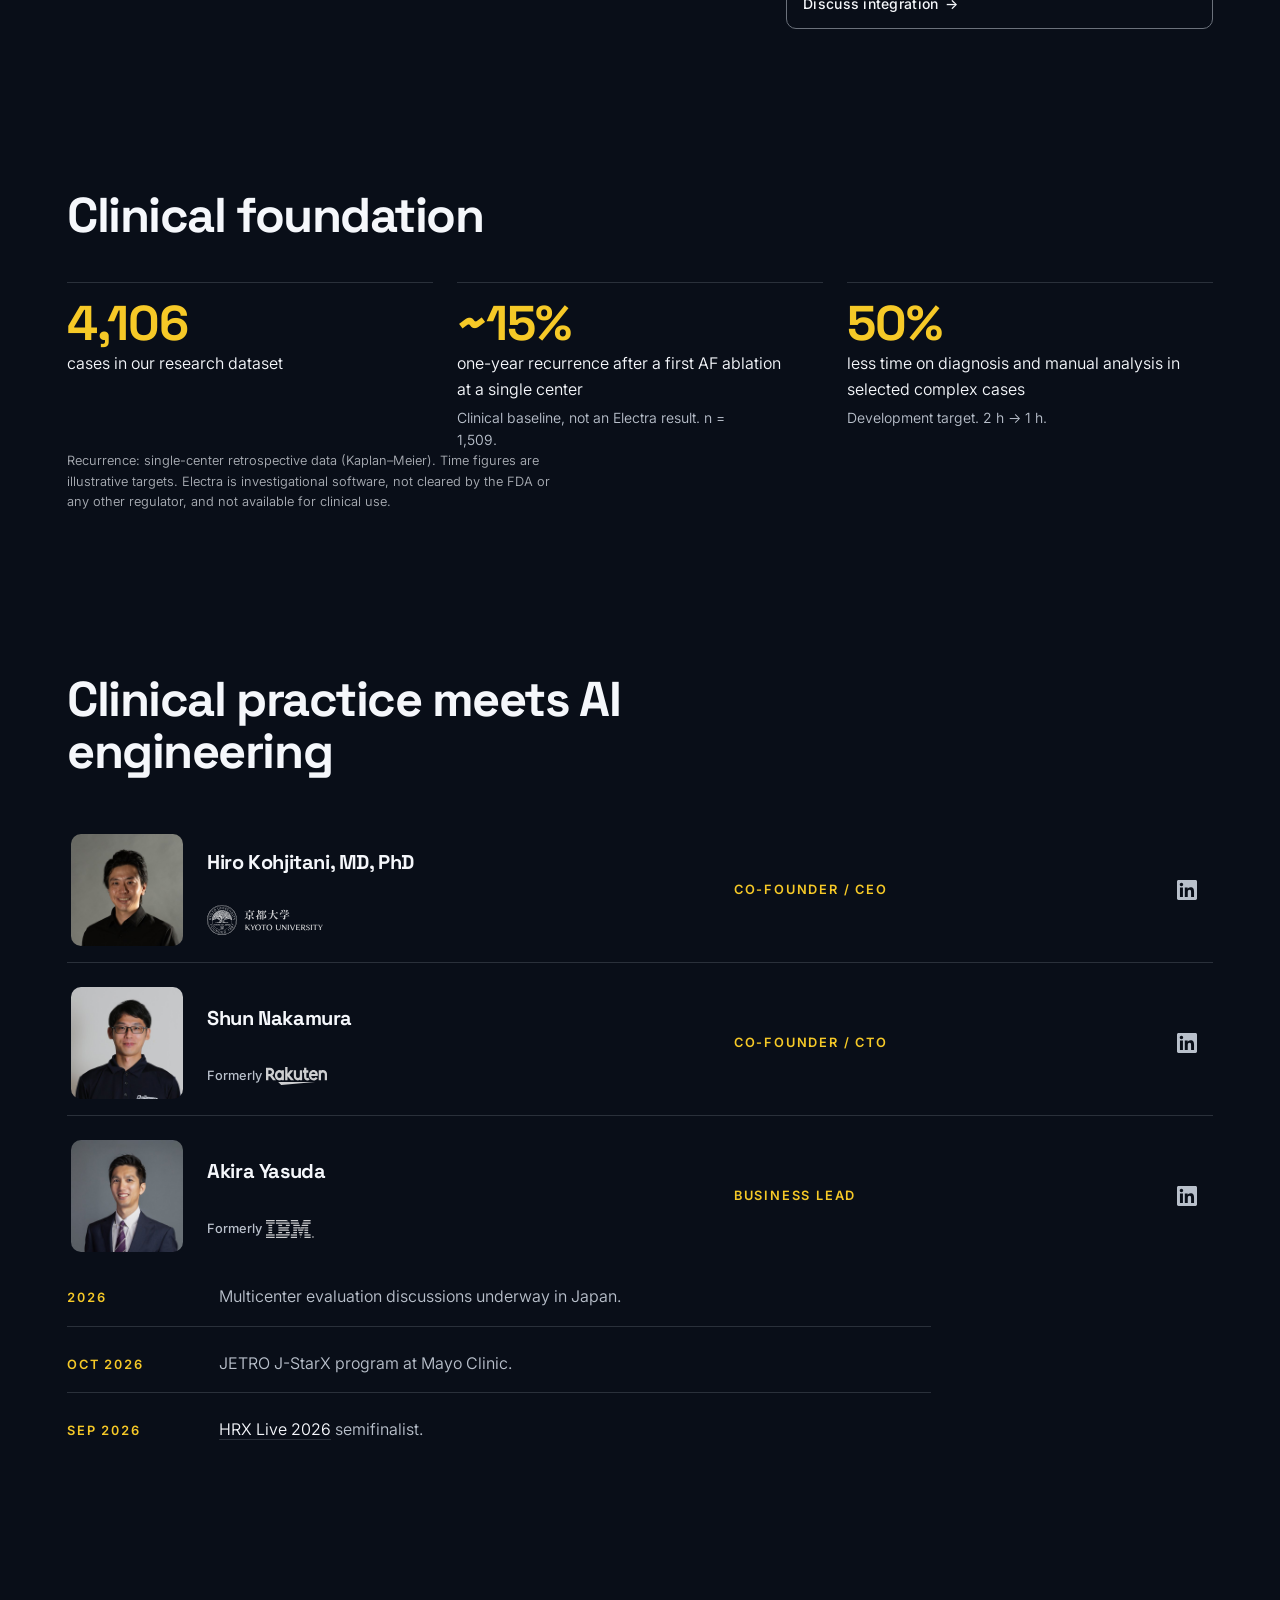
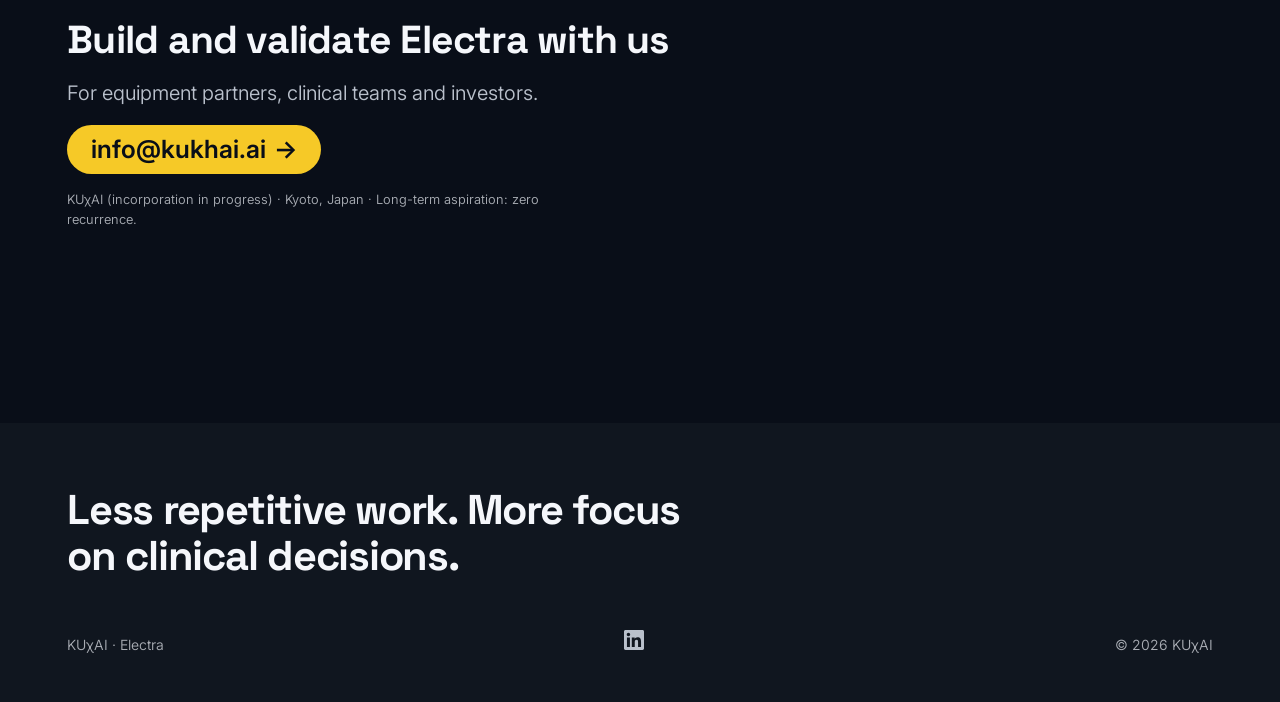
==== commit aa46fb6b: "Remove the preview noindex from / (left over from /new) Co-Authored-By: Claude Opus 5.5 <noreply@ant" ====
--- a/index.html
+++ b/index.html
@@ -4,7 +4,6 @@
 <head>
 <meta charset="utf-8">
 <meta name="viewport" content="width=device-width, initial-scale=1">
-<meta name="robots" content="noindex">
 <title>KUχAI — Electra, AI algorithm platform for cardiac ablation</title>
 <meta name="description" content="Electra is an AI algorithm platform for cardiac ablation, designed to run inside the EP workstation: automated measurement, labeling and signal selection, with findings linked to the original signals.">
 <link rel="icon" href="assets/favicon.ico" sizes="any">
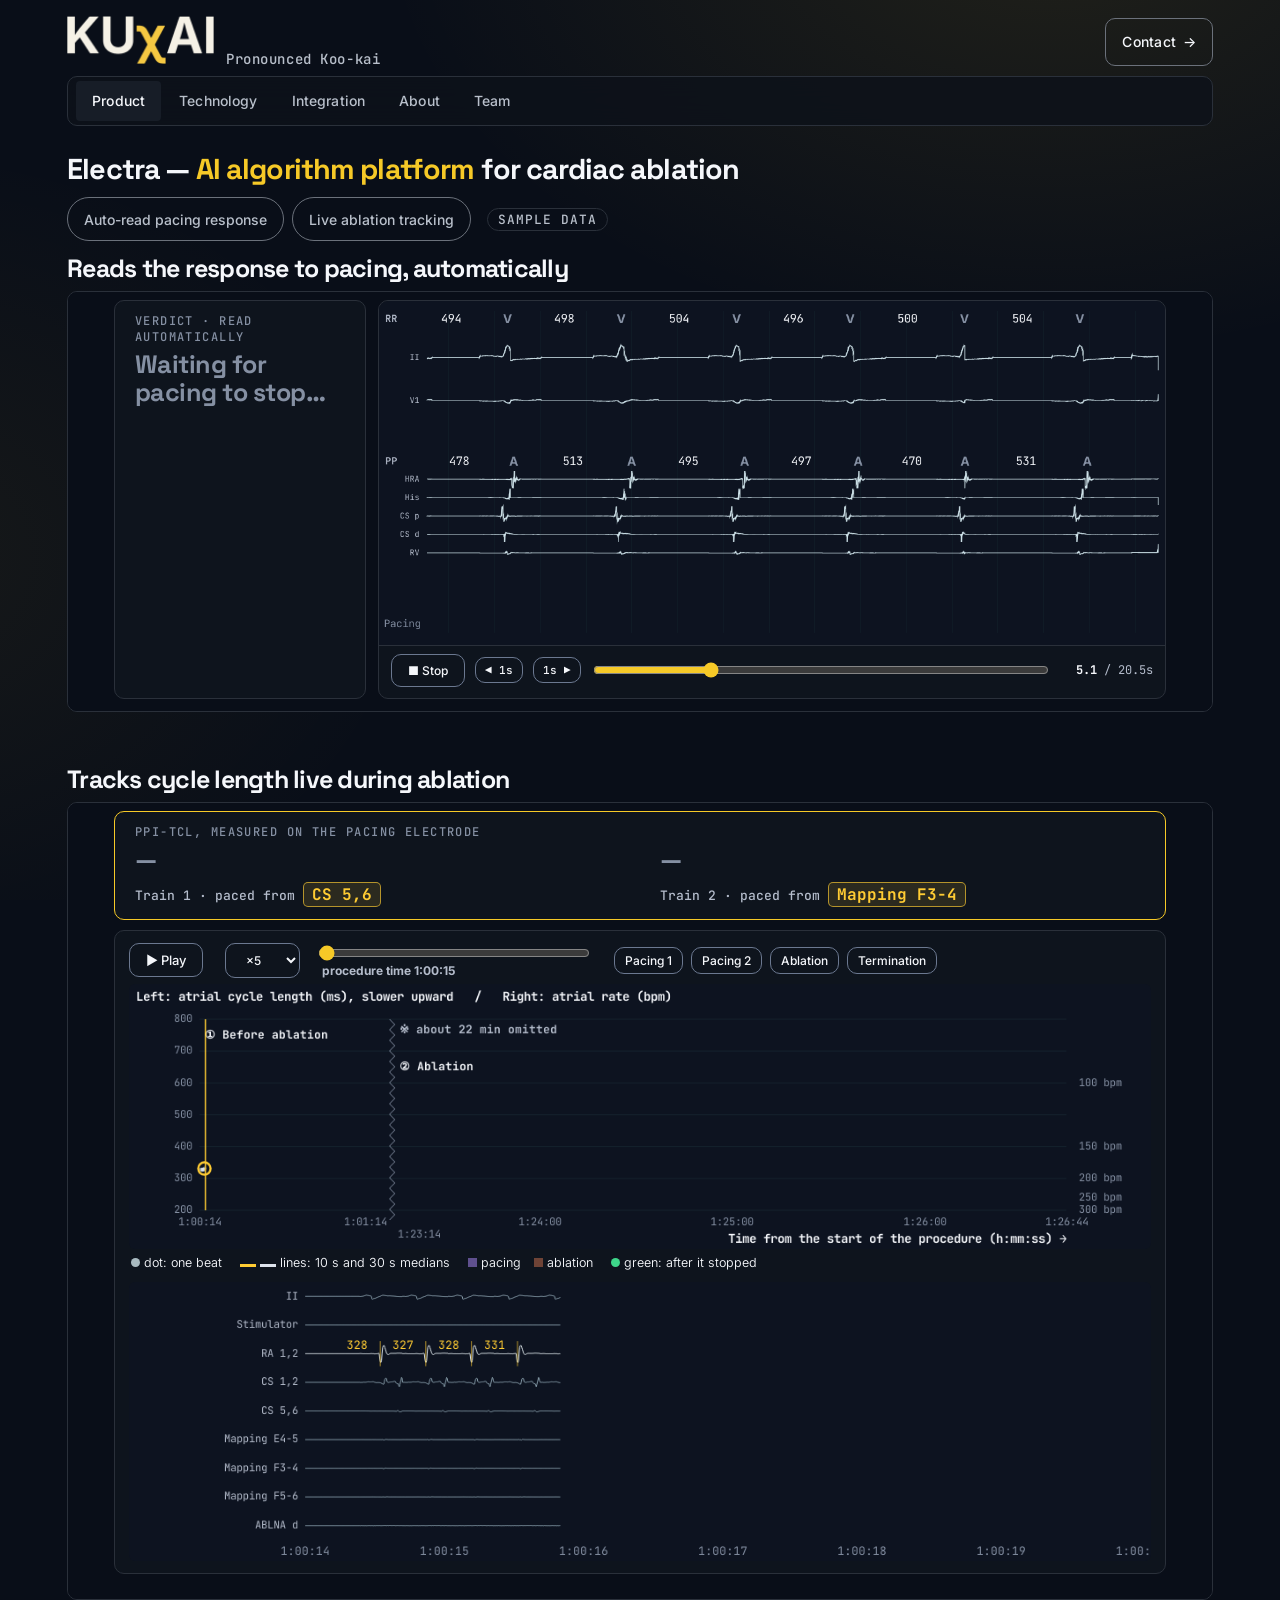
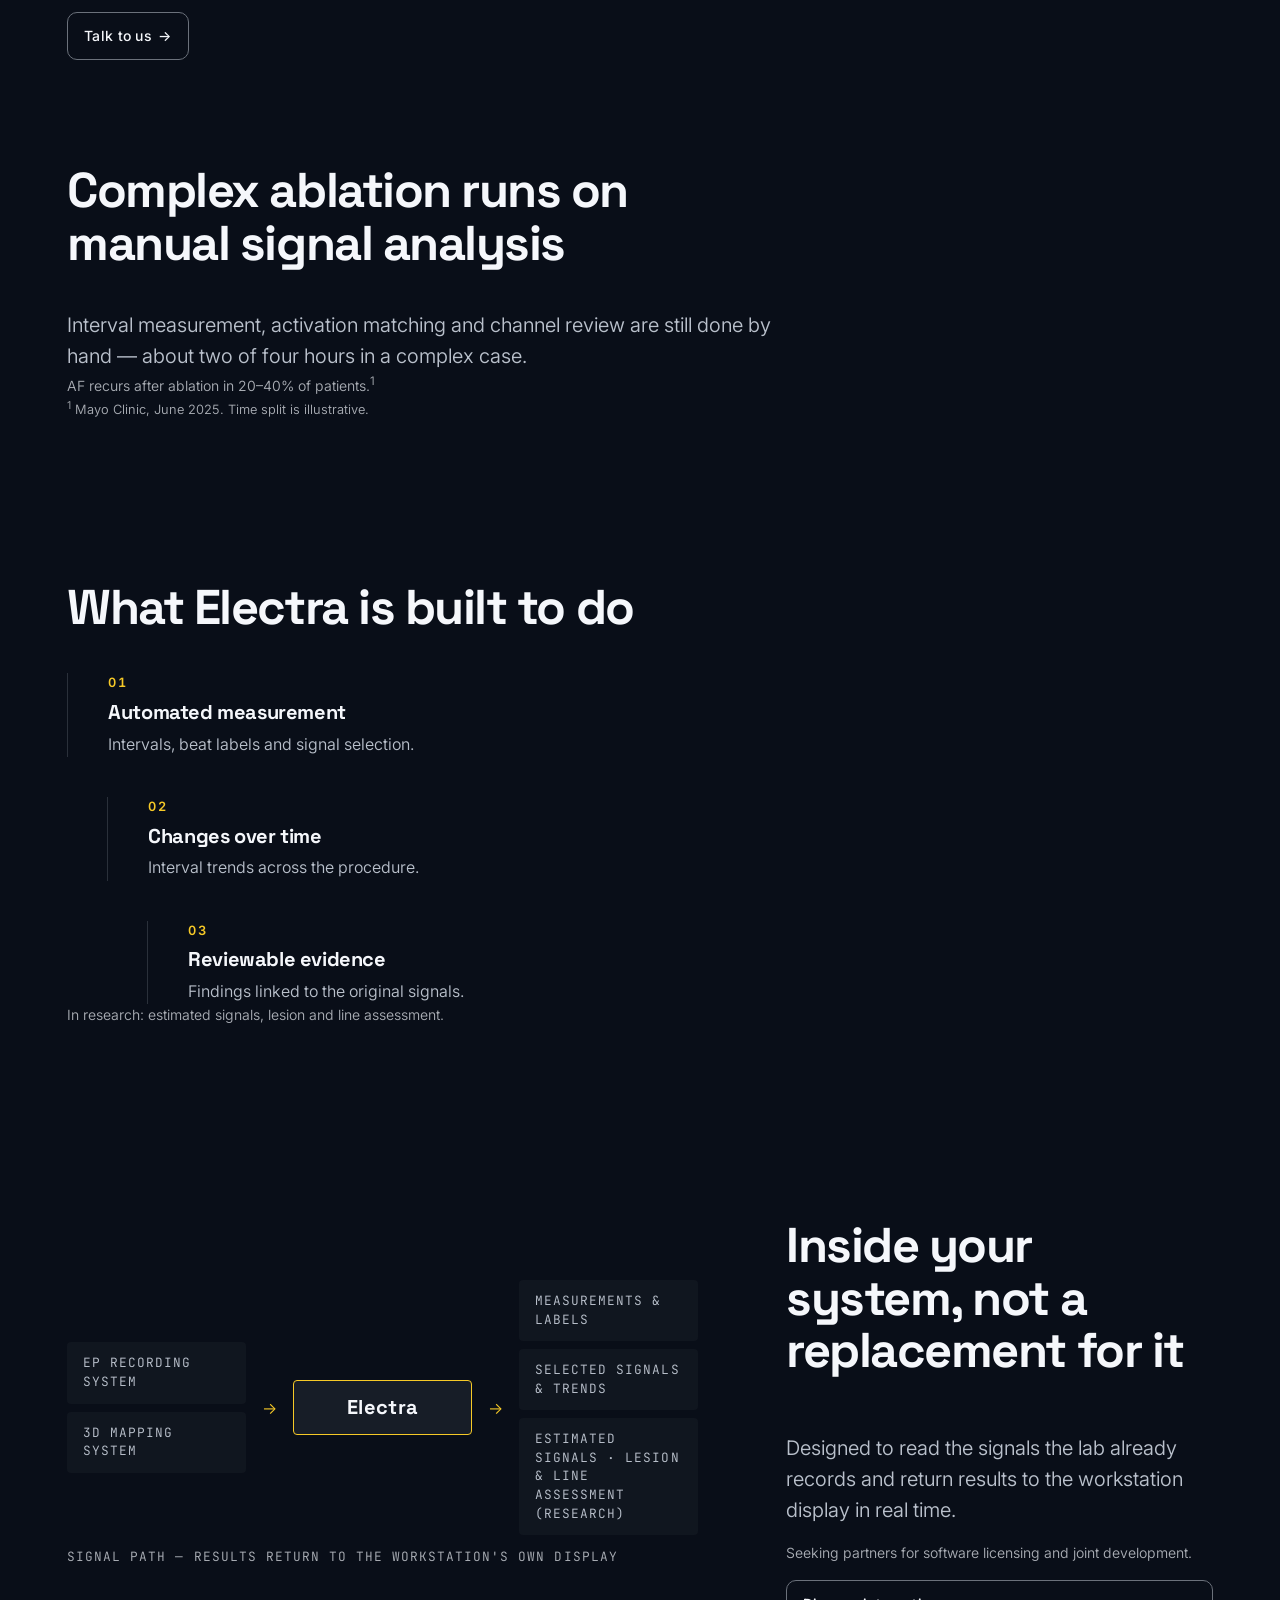
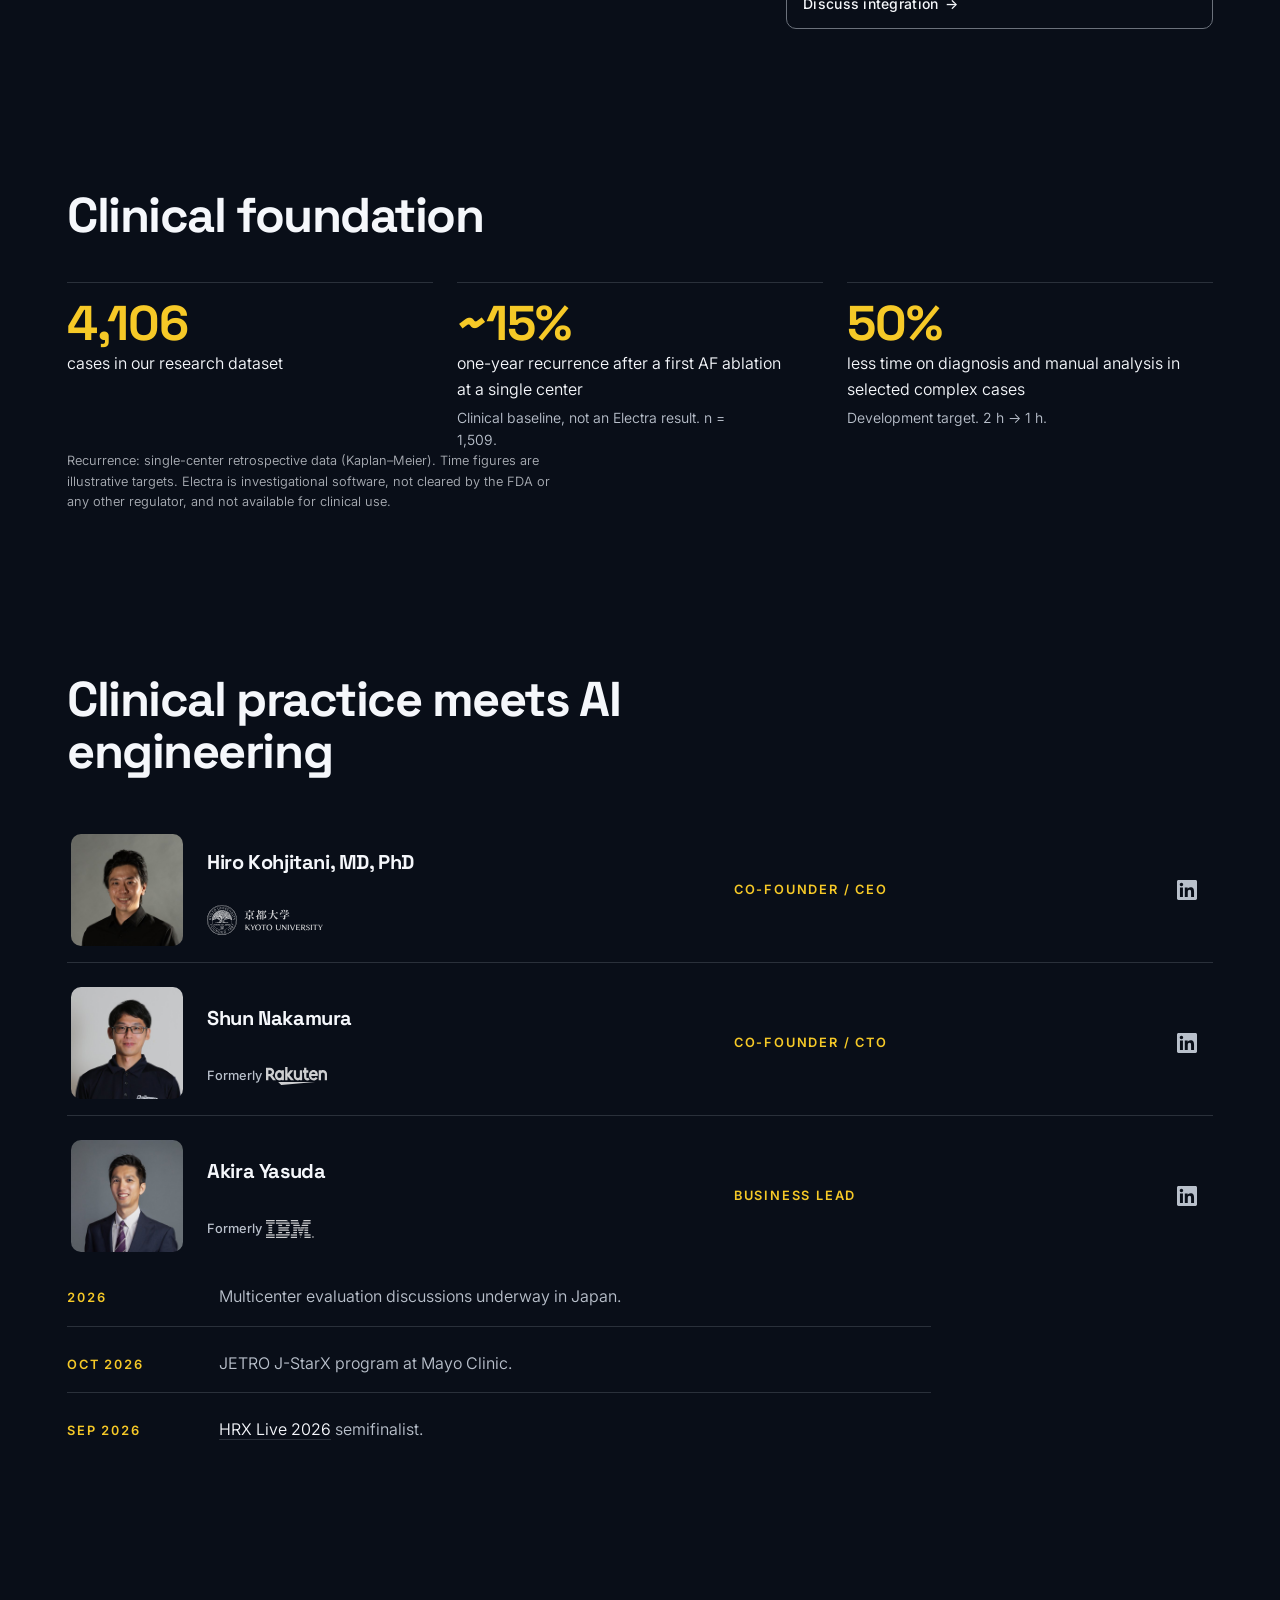
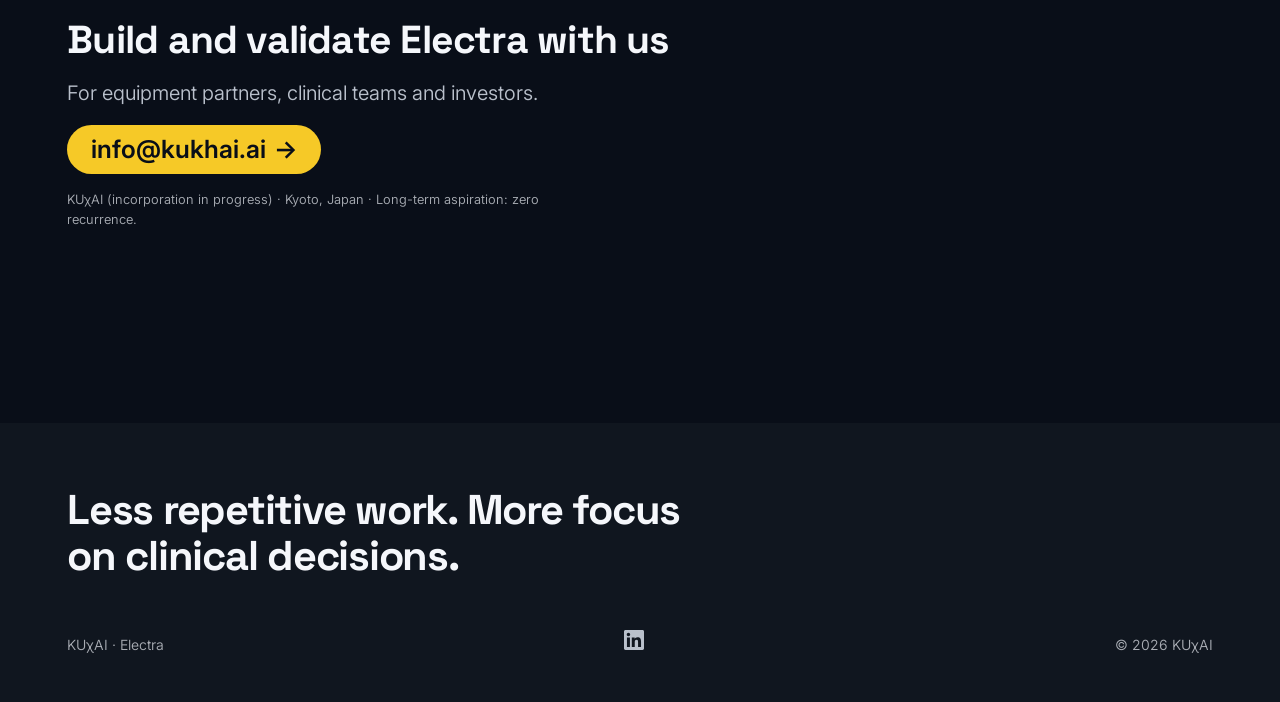
==== commit 19d952e8: "Integration: restore "designed to" and "seeking partners" (not built in, no partnership yet) Co-Auth" ====
--- a/index.html
+++ b/index.html
@@ -175,8 +175,8 @@
           <header class="head-hang">
             <h2 id="h-where">Inside your system, not a replacement for it</h2>
           </header>
-          <p class="lede">Reads the signals the lab already records. Results return to the workstation display in real time.</p>
-          <p class="note">Partnering through software licensing and joint development.</p>
+          <p class="lede">Designed to read the signals the lab already records and return results to the workstation display in real time.</p>
+          <p class="note">Seeking partners for software licensing and joint development.</p>
           <a class="chip" href="#contact"><span>Discuss integration</span><span class="chip__arrow" aria-hidden="true">→</span></a>
         </div>
       </div>
